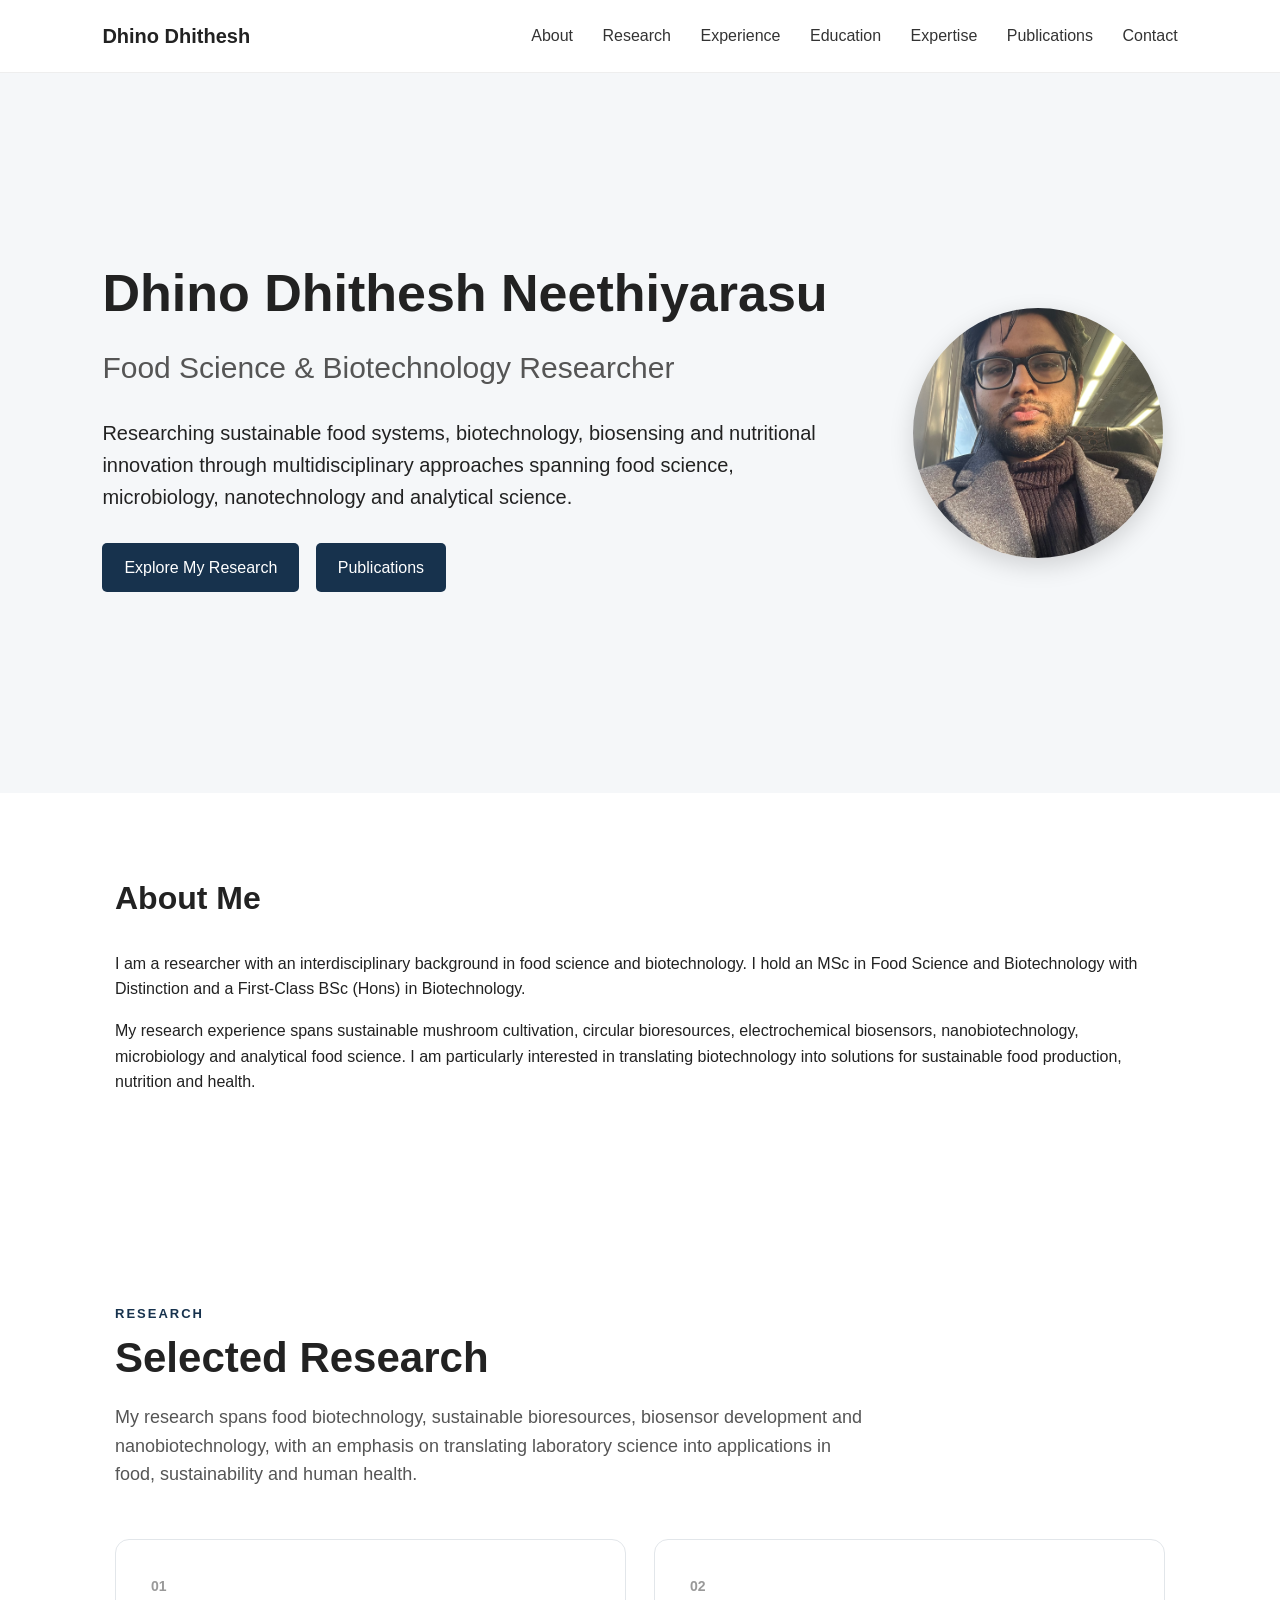
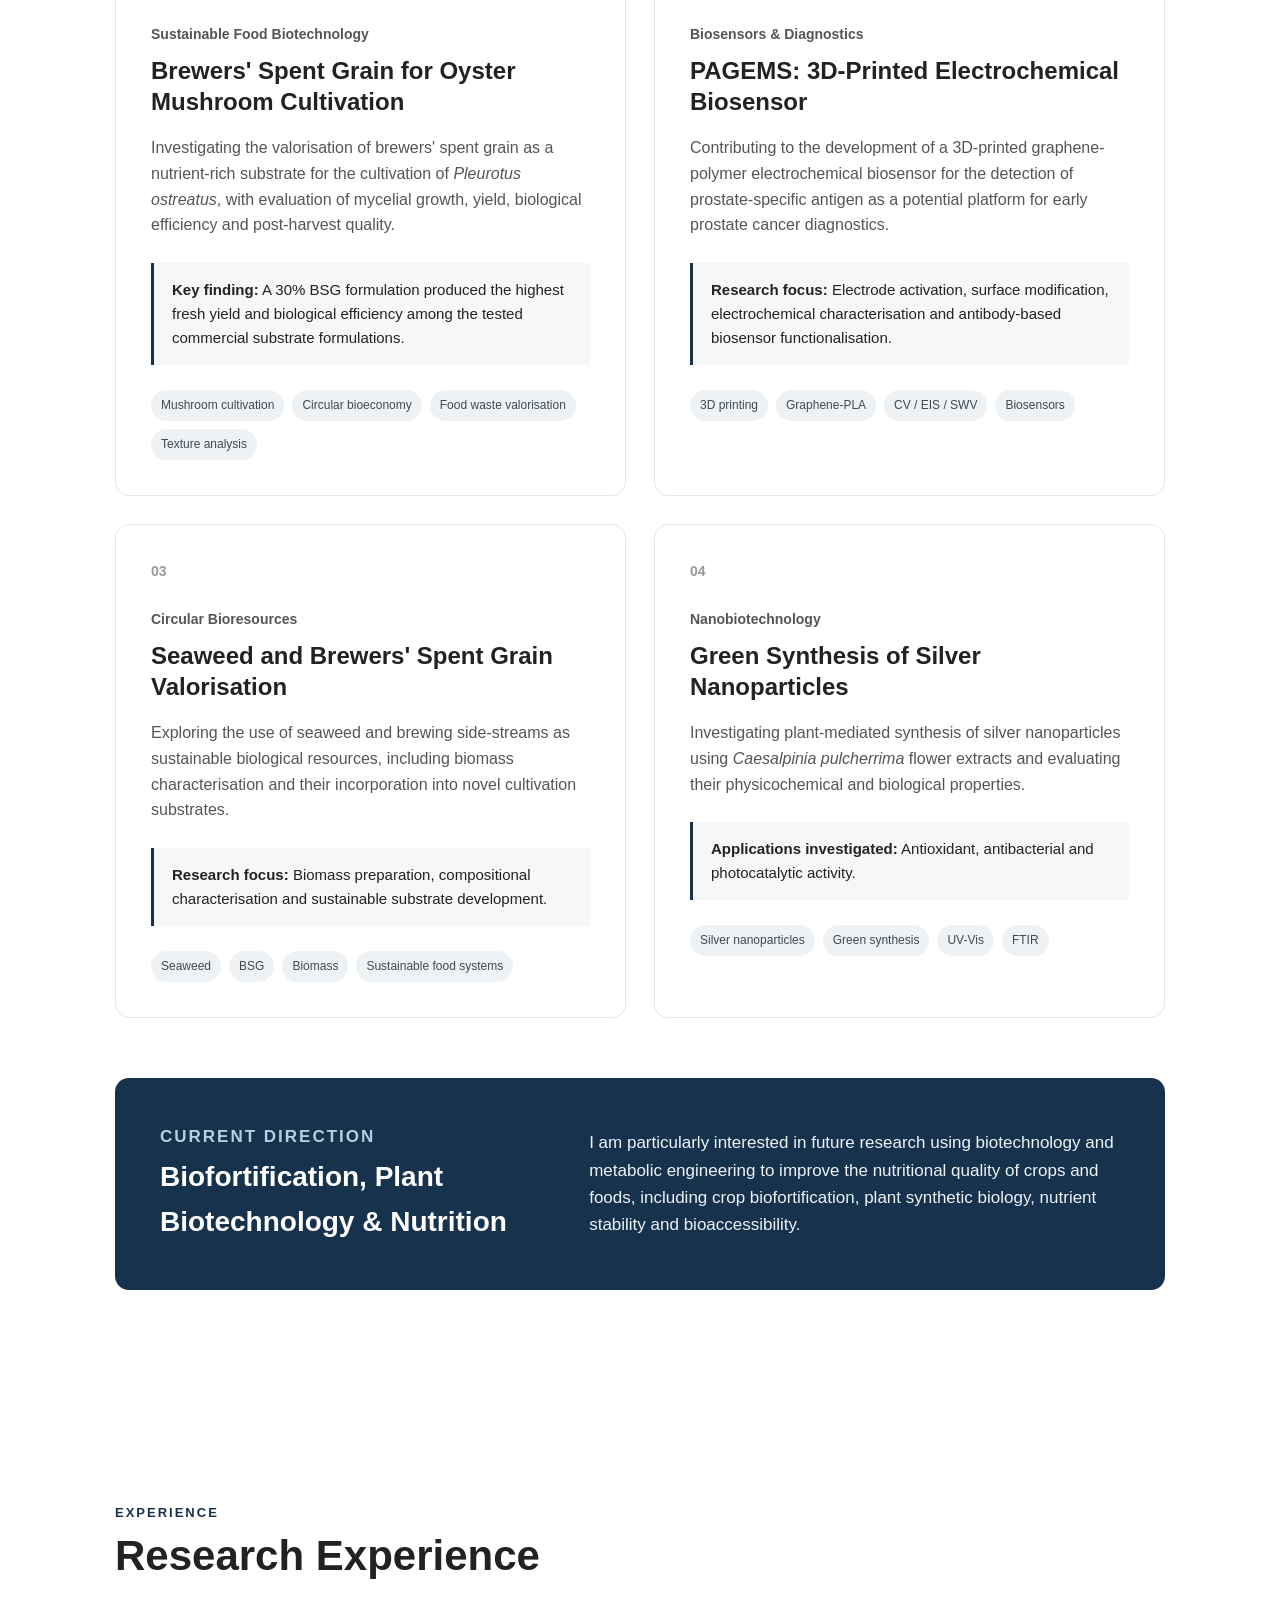
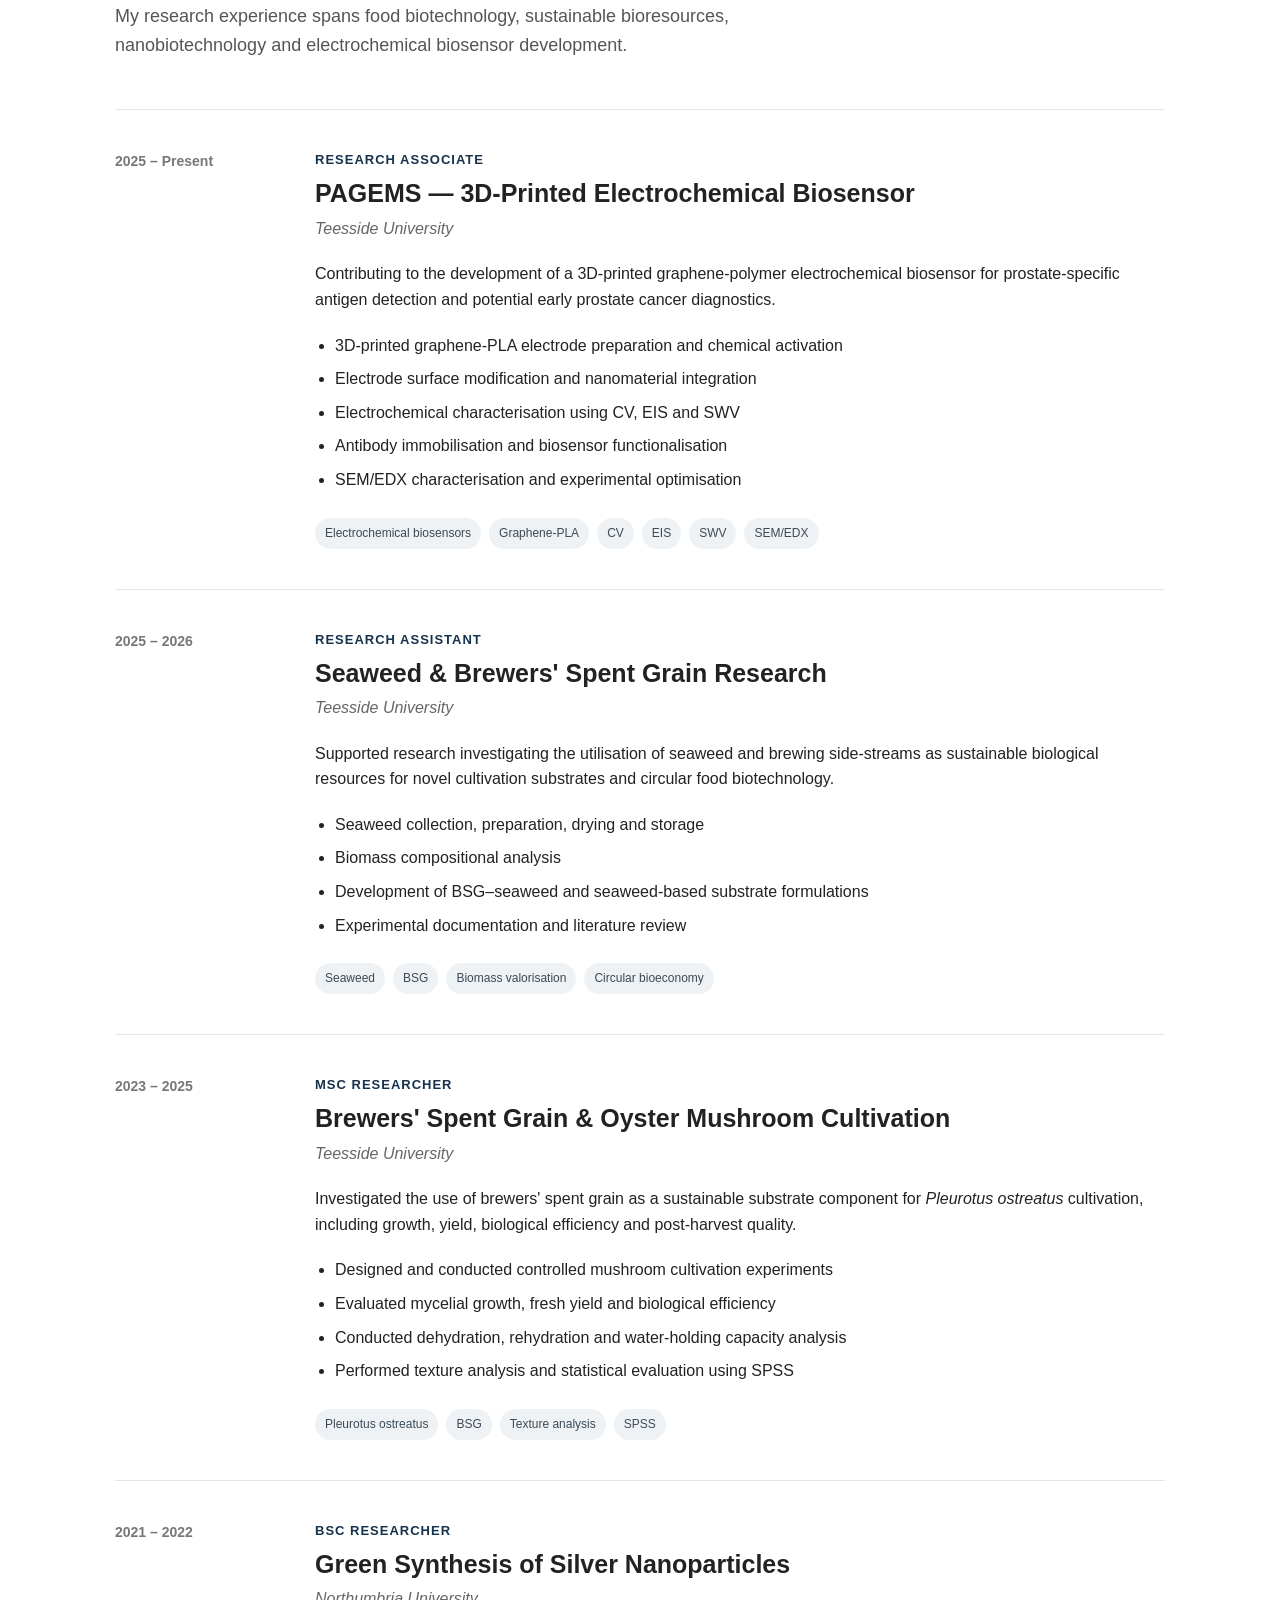
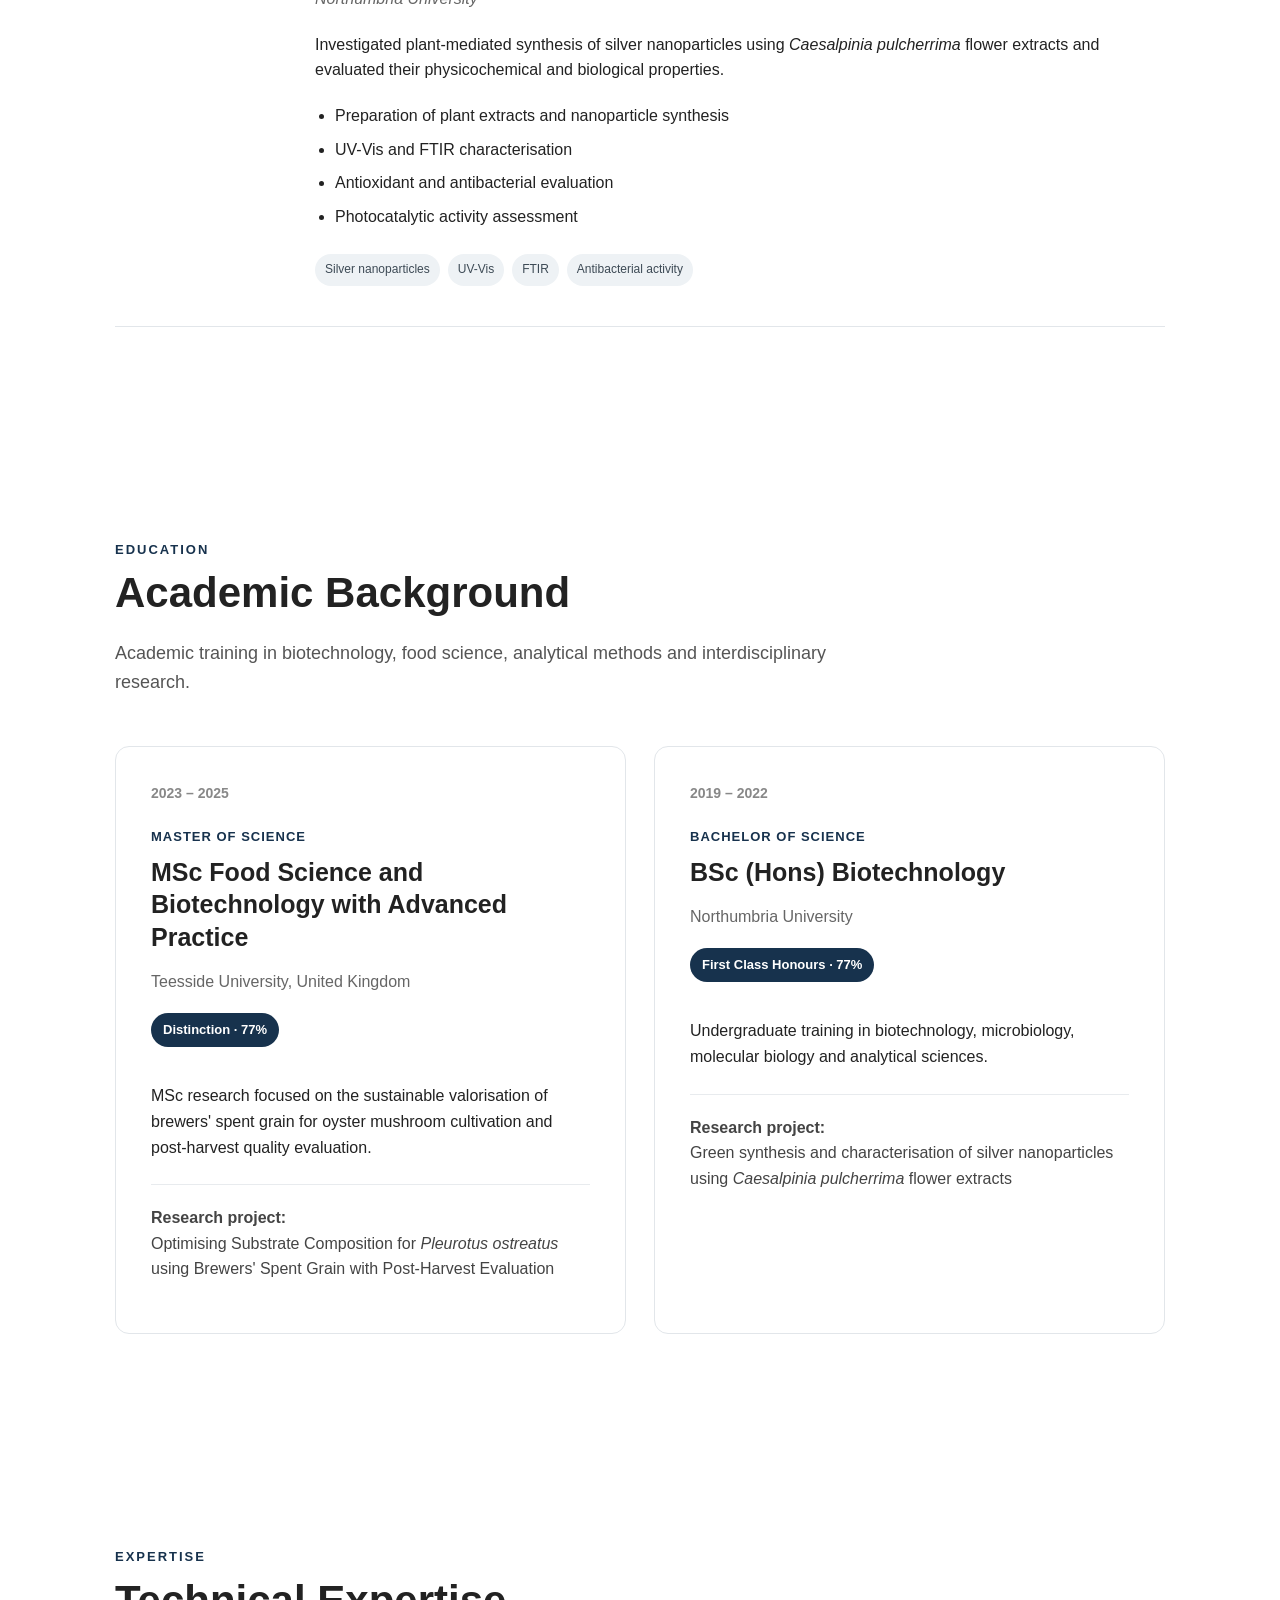
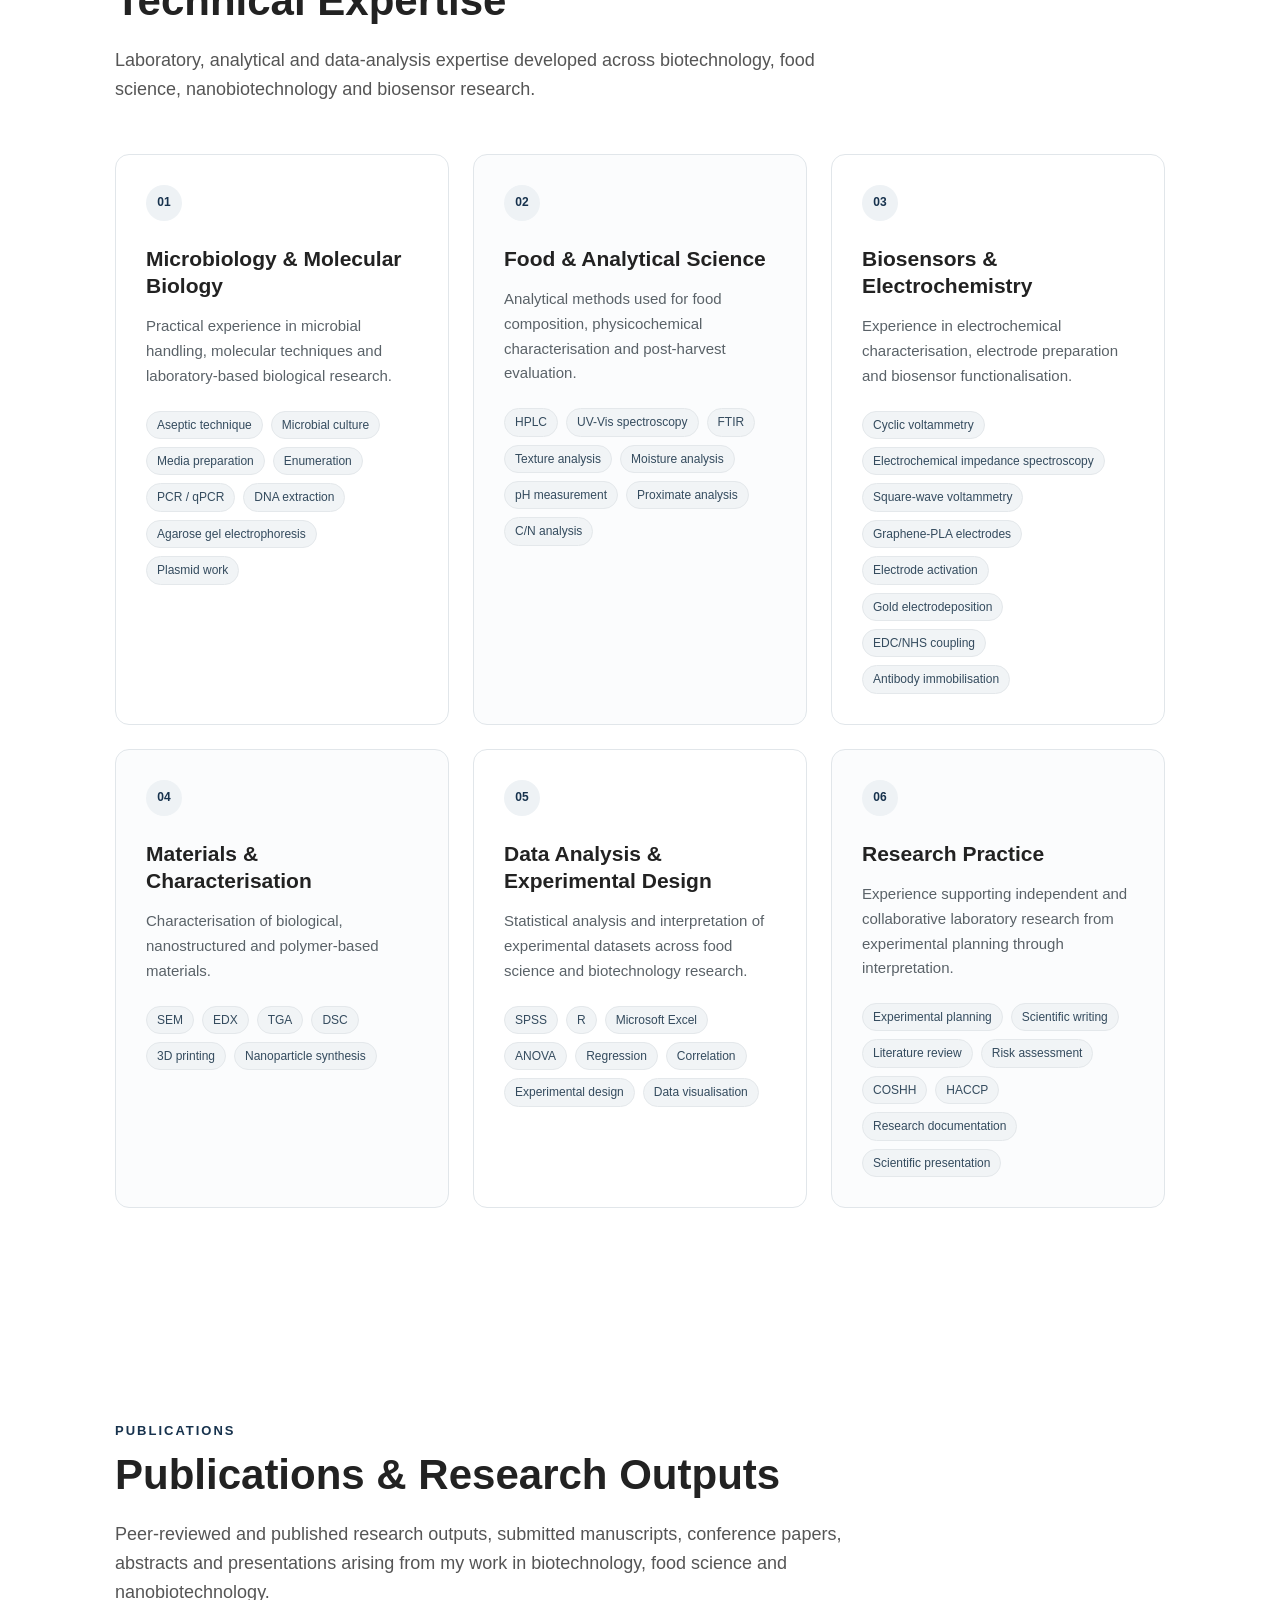
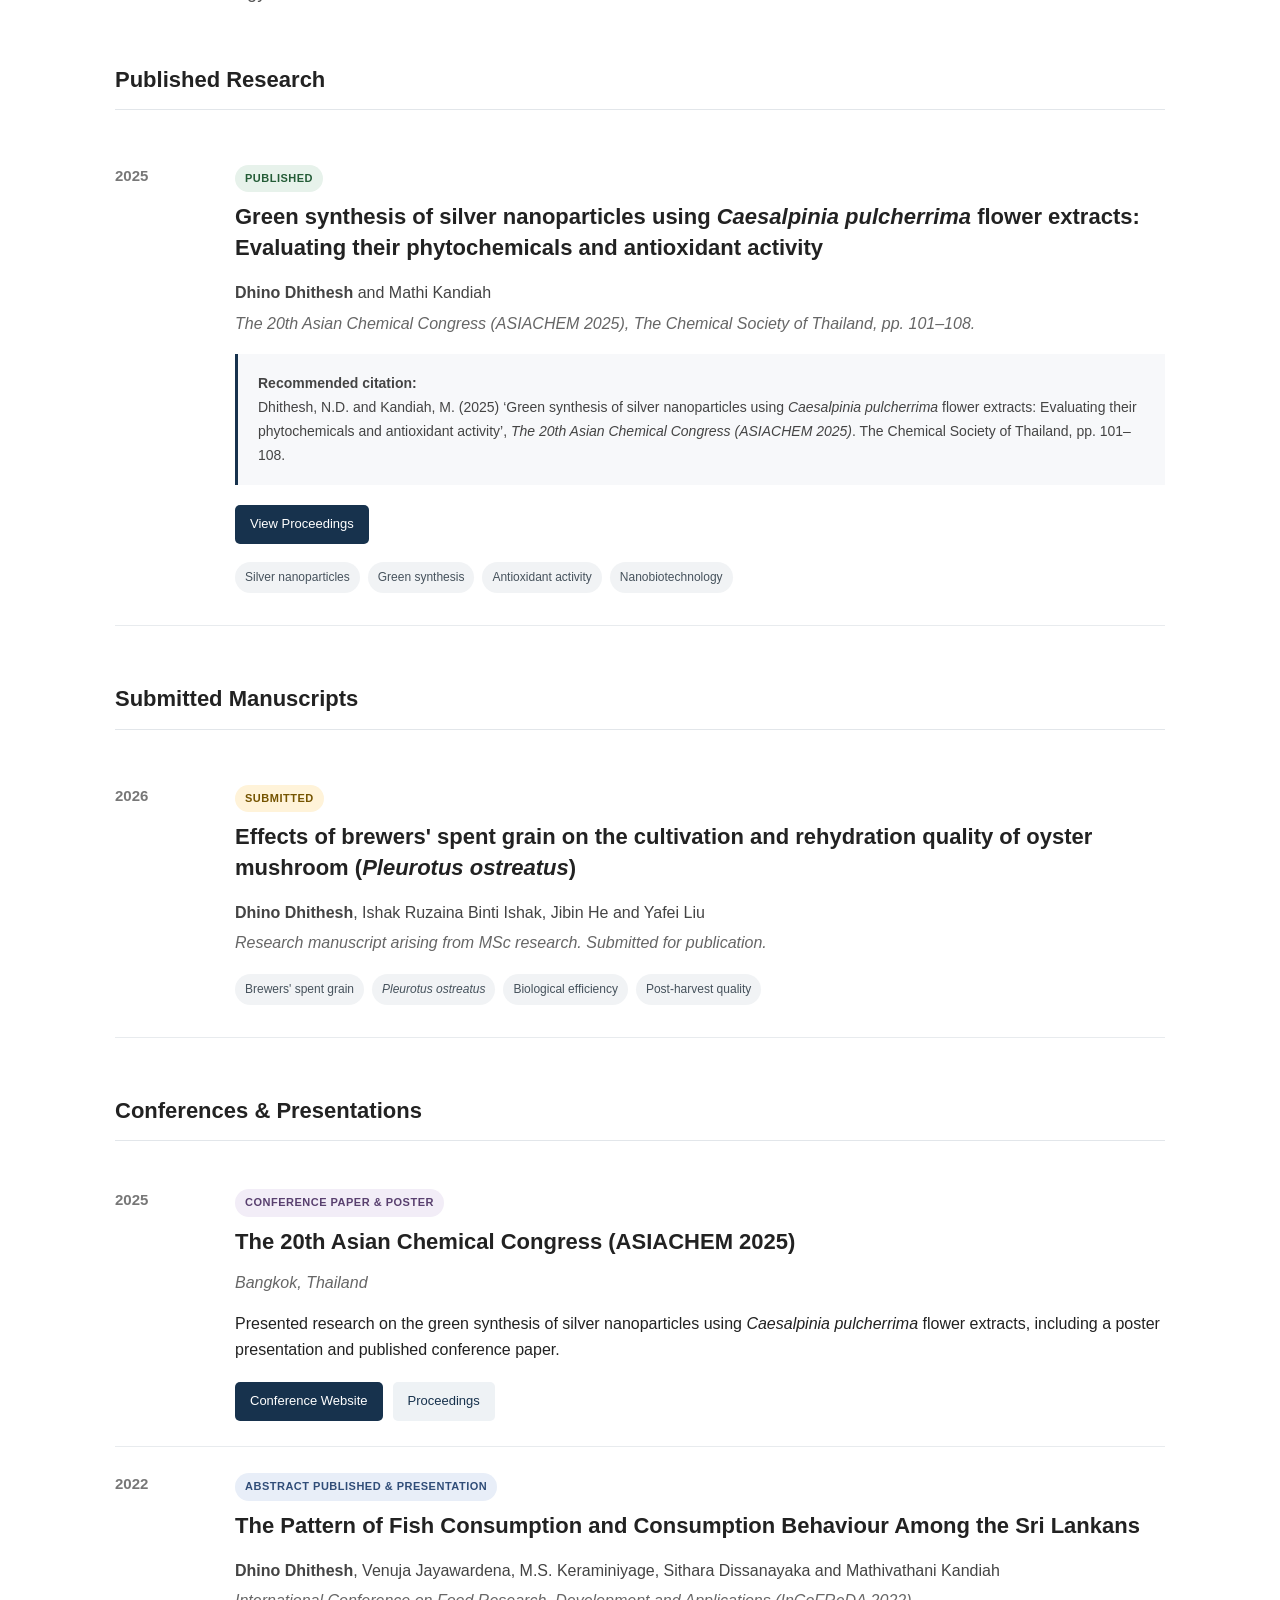
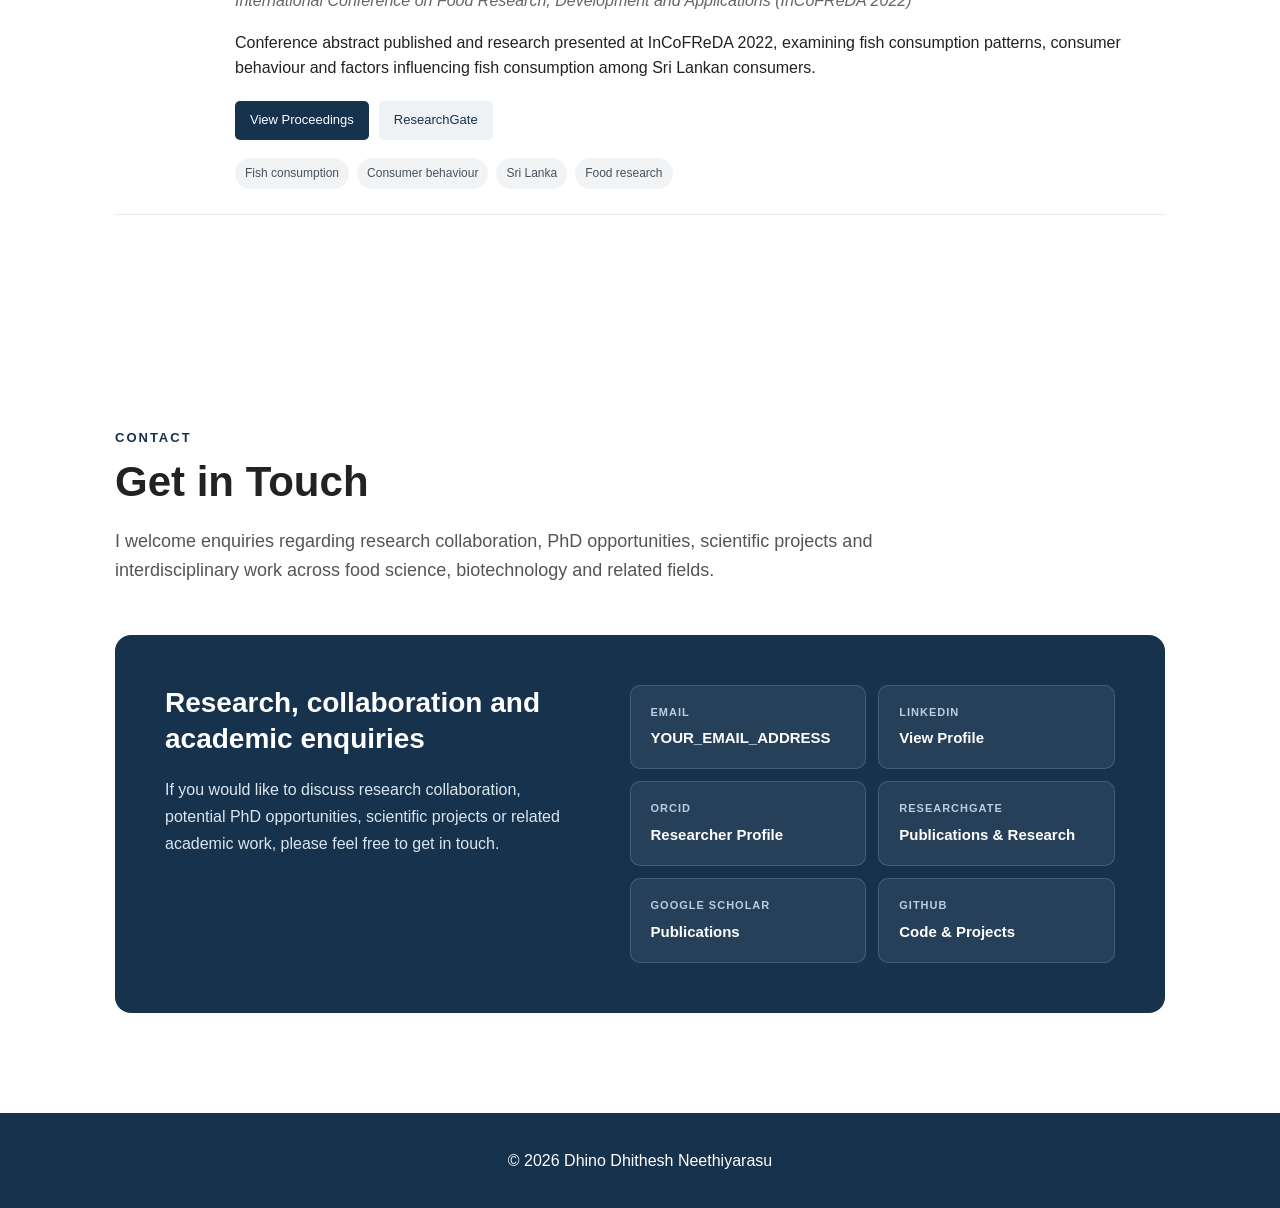
==== index.html @ 896021e9 "Update index.html" ====
<!DOCTYPE html>
<html lang="en">

<head>
    <meta charset="UTF-8">
    <meta name="viewport" content="width=device-width, initial-scale=1.0">

    <title>Dhino Dhithesh | Researcher</title>

    <link rel="stylesheet" href="style.css?v=14">

</head>

<body>

<nav>

    <strong>Dhino Dhithesh</strong>
<div>
    <a href="#about">About</a>
    <a href="#research">Research</a>
    <a href="#experience">Experience</a>
    <a href="#education">Education</a>
    <a href="#skills">Expertise</a>
    <a href="#publications">Publications</a>
    <a href="#contact">Contact</a>
</div>
    
</nav>

<section class="hero">

    <div class="hero-content">

        <div class="hero-text">

            <h1>Dhino Dhithesh Neethiyarasu</h1>

            <h2>Food Science & Biotechnology Researcher</h2>

            <p>
                Researching sustainable food systems, biotechnology,
                biosensing and nutritional innovation through multidisciplinary
                approaches spanning food science, microbiology,
                nanotechnology and analytical science.
            </p>

            <div class="hero-buttons">
                <a class="button" href="#research">Explore My Research</a>
                <a class="button" href="#publications">Publications</a>
            </div>

        </div>

        <div class="hero-image">

            <img src="./Profile.jpeg"
                 alt="Dhino Dhithesh Neethiyarasu"
                 class="profile-photo">

        </div>

    </div>

</section>


<section id="about">

    <h2>About Me</h2>

    <p>
        I am a researcher with an interdisciplinary background in food
        science and biotechnology. I hold an MSc in Food Science and
        Biotechnology with Distinction and a First-Class BSc (Hons)
        in Biotechnology.
    </p>

    <p>
        My research experience spans sustainable mushroom cultivation,
        circular bioresources, electrochemical biosensors,
        nanobiotechnology, microbiology and analytical food science.
        I am particularly interested in translating biotechnology into
        solutions for sustainable food production, nutrition and health.
    </p>

</section>

<section id="research" class="research-section">

    <div class="section-heading">
        <p class="section-label">RESEARCH</p>
        <h2>Selected Research</h2>

        <p class="section-intro">
            My research spans food biotechnology, sustainable bioresources,
            biosensor development and nanobiotechnology, with an emphasis on
            translating laboratory science into applications in food,
            sustainability and human health.
        </p>
    </div>


    <div class="research-grid">


        <!-- MUSHROOM RESEARCH -->

        <article class="research-card">

            <div class="research-number">01</div>

            <p class="research-category">
                Sustainable Food Biotechnology
            </p>

            <h3>
                Brewers' Spent Grain for Oyster Mushroom Cultivation
            </h3>

            <p>
                Investigating the valorisation of brewers' spent grain
                as a nutrient-rich substrate for the cultivation of
                <em>Pleurotus ostreatus</em>, with evaluation of
                mycelial growth, yield, biological efficiency and
                post-harvest quality.
            </p>

            <div class="research-highlight">
                <strong>Key finding:</strong>
                A 30% BSG formulation produced the highest fresh yield
                and biological efficiency among the tested commercial
                substrate formulations.
            </div>

            <div class="research-tags">
                <span>Mushroom cultivation</span>
                <span>Circular bioeconomy</span>
                <span>Food waste valorisation</span>
                <span>Texture analysis</span>
            </div>

        </article>



        <!-- BIOSENSOR RESEARCH -->

        <article class="research-card">

            <div class="research-number">02</div>

            <p class="research-category">
                Biosensors & Diagnostics
            </p>

            <h3>
                PAGEMS: 3D-Printed Electrochemical Biosensor
            </h3>

            <p>
                Contributing to the development of a 3D-printed
                graphene-polymer electrochemical biosensor for the
                detection of prostate-specific antigen as a potential
                platform for early prostate cancer diagnostics.
            </p>

            <div class="research-highlight">
                <strong>Research focus:</strong>
                Electrode activation, surface modification,
                electrochemical characterisation and antibody-based
                biosensor functionalisation.
            </div>

            <div class="research-tags">
                <span>3D printing</span>
                <span>Graphene-PLA</span>
                <span>CV / EIS / SWV</span>
                <span>Biosensors</span>
            </div>

        </article>



        <!-- SEAWEED RESEARCH -->

        <article class="research-card">

            <div class="research-number">03</div>

            <p class="research-category">
                Circular Bioresources
            </p>

            <h3>
                Seaweed and Brewers' Spent Grain Valorisation
            </h3>

            <p>
                Exploring the use of seaweed and brewing side-streams
                as sustainable biological resources, including biomass
                characterisation and their incorporation into novel
                cultivation substrates.
            </p>

            <div class="research-highlight">
                <strong>Research focus:</strong>
                Biomass preparation, compositional characterisation
                and sustainable substrate development.
            </div>

            <div class="research-tags">
                <span>Seaweed</span>
                <span>BSG</span>
                <span>Biomass</span>
                <span>Sustainable food systems</span>
            </div>

        </article>



        <!-- NANOPARTICLE RESEARCH -->

        <article class="research-card">

            <div class="research-number">04</div>

            <p class="research-category">
                Nanobiotechnology
            </p>

            <h3>
                Green Synthesis of Silver Nanoparticles
            </h3>

            <p>
                Investigating plant-mediated synthesis of silver
                nanoparticles using <em>Caesalpinia pulcherrima</em>
                flower extracts and evaluating their physicochemical
                and biological properties.
            </p>

            <div class="research-highlight">
                <strong>Applications investigated:</strong>
                Antioxidant, antibacterial and photocatalytic activity.
            </div>

            <div class="research-tags">
                <span>Silver nanoparticles</span>
                <span>Green synthesis</span>
                <span>UV-Vis</span>
                <span>FTIR</span>
            </div>

        </article>

    </div>


    <!-- RESEARCH DIRECTION -->

    <div class="research-direction">

        <div>
            <p class="section-label">CURRENT DIRECTION</p>

            <h3>
                Biofortification, Plant Biotechnology & Nutrition
            </h3>
        </div>

        <p>
            I am particularly interested in future research using
            biotechnology and metabolic engineering to improve the
            nutritional quality of crops and foods, including crop
            biofortification, plant synthetic biology, nutrient
            stability and bioaccessibility.
        </p>

    </div>

</section>

<!-- ========================================
     RESEARCH EXPERIENCE
========================================= -->

<section id="experience" class="experience-section">

    <div class="section-heading">

        <p class="section-label">EXPERIENCE</p>

        <h2>Research Experience</h2>

        <p class="section-intro">
            My research experience spans food biotechnology,
            sustainable bioresources, nanobiotechnology and
            electrochemical biosensor development.
        </p>

    </div>


    <div class="timeline">


        <!-- PAGEMS -->

        <div class="timeline-item">

            <div class="timeline-date">
                2025 – Present
            </div>

            <div class="timeline-content">

                <p class="timeline-type">
                    Research Associate
                </p>

                <h3>
                    PAGEMS — 3D-Printed Electrochemical Biosensor
                </h3>

                <p class="timeline-organisation">
                    Teesside University
                </p>

                <p>
                    Contributing to the development of a
                    3D-printed graphene-polymer electrochemical
                    biosensor for prostate-specific antigen detection
                    and potential early prostate cancer diagnostics.
                </p>

                <ul class="timeline-points">
                    <li>
                        3D-printed graphene-PLA electrode preparation
                        and chemical activation
                    </li>

                    <li>
                        Electrode surface modification and
                        nanomaterial integration
                    </li>

                    <li>
                        Electrochemical characterisation using
                        CV, EIS and SWV
                    </li>

                    <li>
                        Antibody immobilisation and biosensor
                        functionalisation
                    </li>

                    <li>
                        SEM/EDX characterisation and experimental
                        optimisation
                    </li>
                </ul>

                <div class="research-tags">
                    <span>Electrochemical biosensors</span>
                    <span>Graphene-PLA</span>
                    <span>CV</span>
                    <span>EIS</span>
                    <span>SWV</span>
                    <span>SEM/EDX</span>
                </div>

            </div>

        </div>



        <!-- SEAWEED -->

        <div class="timeline-item">

            <div class="timeline-date">
                2025 – 2026
            </div>

            <div class="timeline-content">

                <p class="timeline-type">
                    Research Assistant
                </p>

                <h3>
                    Seaweed & Brewers' Spent Grain Research
                </h3>

                <p class="timeline-organisation">
                    Teesside University
                </p>

                <p>
                    Supported research investigating the utilisation
                    of seaweed and brewing side-streams as sustainable
                    biological resources for novel cultivation
                    substrates and circular food biotechnology.
                </p>

                <ul class="timeline-points">
                    <li>
                        Seaweed collection, preparation, drying and storage
                    </li>

                    <li>
                        Biomass compositional analysis
                    </li>

                    <li>
                        Development of BSG–seaweed and
                        seaweed-based substrate formulations
                    </li>

                    <li>
                        Experimental documentation and literature review
                    </li>
                </ul>

                <div class="research-tags">
                    <span>Seaweed</span>
                    <span>BSG</span>
                    <span>Biomass valorisation</span>
                    <span>Circular bioeconomy</span>
                </div>

            </div>

        </div>



        <!-- MSc -->

        <div class="timeline-item">

            <div class="timeline-date">
                2023 – 2025
            </div>

            <div class="timeline-content">

                <p class="timeline-type">
                    MSc Researcher
                </p>

                <h3>
                    Brewers' Spent Grain & Oyster Mushroom Cultivation
                </h3>

                <p class="timeline-organisation">
                    Teesside University
                </p>

                <p>
                    Investigated the use of brewers' spent grain
                    as a sustainable substrate component for
                    <em>Pleurotus ostreatus</em> cultivation,
                    including growth, yield, biological efficiency
                    and post-harvest quality.
                </p>

                <ul class="timeline-points">

                    <li>
                        Designed and conducted controlled mushroom
                        cultivation experiments
                    </li>

                    <li>
                        Evaluated mycelial growth, fresh yield and
                        biological efficiency
                    </li>

                    <li>
                        Conducted dehydration, rehydration and
                        water-holding capacity analysis
                    </li>

                    <li>
                        Performed texture analysis and statistical
                        evaluation using SPSS
                    </li>

                </ul>

                <div class="research-tags">
                    <span>Pleurotus ostreatus</span>
                    <span>BSG</span>
                    <span>Texture analysis</span>
                    <span>SPSS</span>
                </div>

            </div>

        </div>



        <!-- BSc -->

        <div class="timeline-item">

            <div class="timeline-date">
                2021 – 2022
            </div>

            <div class="timeline-content">

                <p class="timeline-type">
                    BSc Researcher
                </p>

                <h3>
                    Green Synthesis of Silver Nanoparticles
                </h3>

                <p class="timeline-organisation">
                    Northumbria University
                </p>

                <p>
                    Investigated plant-mediated synthesis of
                    silver nanoparticles using
                    <em>Caesalpinia pulcherrima</em> flower extracts
                    and evaluated their physicochemical and
                    biological properties.
                </p>

                <ul class="timeline-points">

                    <li>
                        Preparation of plant extracts and
                        nanoparticle synthesis
                    </li>

                    <li>
                        UV-Vis and FTIR characterisation
                    </li>

                    <li>
                        Antioxidant and antibacterial evaluation
                    </li>

                    <li>
                        Photocatalytic activity assessment
                    </li>

                </ul>

                <div class="research-tags">
                    <span>Silver nanoparticles</span>
                    <span>UV-Vis</span>
                    <span>FTIR</span>
                    <span>Antibacterial activity</span>
                </div>

            </div>

        </div>

    </div>

</section>

    <!-- ========================================
     EDUCATION
========================================= -->

<section id="education" class="education-section">

    <div class="section-heading">

        <p class="section-label">EDUCATION</p>

        <h2>Academic Background</h2>

        <p class="section-intro">
            Academic training in biotechnology, food science,
            analytical methods and interdisciplinary research.
        </p>

    </div>


    <div class="education-grid">


        <!-- MSc -->

        <article class="education-card">

            <div class="education-year">
                2023 – 2025
            </div>

            <p class="education-level">
                Master of Science
            </p>

            <h3>
                MSc Food Science and Biotechnology
                with Advanced Practice
            </h3>

            <p class="education-institution">
                Teesside University, United Kingdom
            </p>

            <div class="education-result">
                Distinction · 77%
            </div>

            <p>
                MSc research focused on the sustainable
                valorisation of brewers' spent grain for
                oyster mushroom cultivation and post-harvest
                quality evaluation.
            </p>

            <p class="education-project">
                <strong>Research project:</strong><br>
                Optimising Substrate Composition for
                <em>Pleurotus ostreatus</em> using Brewers'
                Spent Grain with Post-Harvest Evaluation
            </p>

        </article>



        <!-- BSc -->

        <article class="education-card">

            <div class="education-year">
                2019 – 2022
            </div>

            <p class="education-level">
                Bachelor of Science
            </p>

            <h3>
                BSc (Hons) Biotechnology
            </h3>

            <p class="education-institution">
                Northumbria University
            </p>

            <div class="education-result">
                First Class Honours · 77%
            </div>

            <p>
                Undergraduate training in biotechnology,
                microbiology, molecular biology and
                analytical sciences.
            </p>

            <p class="education-project">
                <strong>Research project:</strong><br>
                Green synthesis and characterisation of
                silver nanoparticles using
                <em>Caesalpinia pulcherrima</em> flower extracts
            </p>

        </article>

    </div>

</section>

   <!-- ========================================
     TECHNICAL EXPERTISE
========================================= -->

<section id="skills" class="skills-section">

    <div class="section-heading">

        <p class="section-label">EXPERTISE</p>

        <h2>Technical Expertise</h2>

        <p class="section-intro">
            Laboratory, analytical and data-analysis expertise developed
            across biotechnology, food science, nanobiotechnology and
            biosensor research.
        </p>

    </div>


    <div class="skills-grid">


        <!-- MICROBIOLOGY & MOLECULAR BIOLOGY -->

        <article class="skill-card">

            <div class="skill-number">01</div>

            <h3>
                Microbiology & Molecular Biology
            </h3>

            <p>
                Practical experience in microbial handling,
                molecular techniques and laboratory-based
                biological research.
            </p>

            <div class="skill-tags">

                <span>Aseptic technique</span>
                <span>Microbial culture</span>
                <span>Media preparation</span>
                <span>Enumeration</span>
                <span>PCR / qPCR</span>
                <span>DNA extraction</span>
                <span>Agarose gel electrophoresis</span>
                <span>Plasmid work</span>

            </div>

        </article>



        <!-- FOOD & ANALYTICAL SCIENCE -->

        <article class="skill-card">

            <div class="skill-number">02</div>

            <h3>
                Food & Analytical Science
            </h3>

            <p>
                Analytical methods used for food composition,
                physicochemical characterisation and
                post-harvest evaluation.
            </p>

            <div class="skill-tags">

                <span>HPLC</span>
                <span>UV-Vis spectroscopy</span>
                <span>FTIR</span>
                <span>Texture analysis</span>
                <span>Moisture analysis</span>
                <span>pH measurement</span>
                <span>Proximate analysis</span>
                <span>C/N analysis</span>

            </div>

        </article>



        <!-- BIOSENSORS -->

        <article class="skill-card">

            <div class="skill-number">03</div>

            <h3>
                Biosensors & Electrochemistry
            </h3>

            <p>
                Experience in electrochemical characterisation,
                electrode preparation and biosensor
                functionalisation.
            </p>

            <div class="skill-tags">

                <span>Cyclic voltammetry</span>
                <span>Electrochemical impedance spectroscopy</span>
                <span>Square-wave voltammetry</span>
                <span>Graphene-PLA electrodes</span>
                <span>Electrode activation</span>
                <span>Gold electrodeposition</span>
                <span>EDC/NHS coupling</span>
                <span>Antibody immobilisation</span>

            </div>

        </article>



        <!-- MATERIALS CHARACTERISATION -->

        <article class="skill-card">

            <div class="skill-number">04</div>

            <h3>
                Materials & Characterisation
            </h3>

            <p>
                Characterisation of biological,
                nanostructured and polymer-based materials.
            </p>

            <div class="skill-tags">

                <span>SEM</span>
                <span>EDX</span>
                <span>TGA</span>
                <span>DSC</span>
                <span>3D printing</span>
                <span>Nanoparticle synthesis</span>

            </div>

        </article>



        <!-- DATA ANALYSIS -->

        <article class="skill-card">

            <div class="skill-number">05</div>

            <h3>
                Data Analysis & Experimental Design
            </h3>

            <p>
                Statistical analysis and interpretation of
                experimental datasets across food science and
                biotechnology research.
            </p>

            <div class="skill-tags">

                <span>SPSS</span>
                <span>R</span>
                <span>Microsoft Excel</span>
                <span>ANOVA</span>
                <span>Regression</span>
                <span>Correlation</span>
                <span>Experimental design</span>
                <span>Data visualisation</span>

            </div>

        </article>



        <!-- RESEARCH PRACTICE -->

        <article class="skill-card">

            <div class="skill-number">06</div>

            <h3>
                Research Practice
            </h3>

            <p>
                Experience supporting independent and
                collaborative laboratory research from
                experimental planning through interpretation.
            </p>

            <div class="skill-tags">

                <span>Experimental planning</span>
                <span>Scientific writing</span>
                <span>Literature review</span>
                <span>Risk assessment</span>
                <span>COSHH</span>
                <span>HACCP</span>
                <span>Research documentation</span>
                <span>Scientific presentation</span>

            </div>

        </article>

    </div>

</section> 
    
<section id="publications" class="publications-section">

    <div class="section-heading">

        <p class="section-label">PUBLICATIONS</p>

        <h2>Publications & Research Outputs</h2>

        <p class="section-intro">
            Peer-reviewed and published research outputs, submitted manuscripts,
            conference papers, abstracts and presentations arising from my work
            in biotechnology, food science and nanobiotechnology.
        </p>

    </div>


    <!-- ========================================
         PUBLISHED RESEARCH
    ========================================= -->

    <div class="publication-group">

        <h3 class="publication-group-title">
            Published Research
        </h3>


        <article class="publication-item">

            <div class="publication-year">
                2025
            </div>


            <div class="publication-content">

                <div class="publication-status published">
                    Published
                </div>

                <h3>
    <a href="./acc2025.html"
       class="publication-title-link">

        Green synthesis of silver nanoparticles using
        <em>Caesalpinia pulcherrima</em> flower extracts:
        Evaluating their phytochemicals and antioxidant activity

    </a>
</h3>
                <p class="publication-authors">
                    <strong>Dhino Dhithesh</strong> and Mathi Kandiah
                </p>

                <p class="publication-journal">
                    The 20th Asian Chemical Congress (ASIACHEM 2025),
                    The Chemical Society of Thailand, pp. 101–108.
                </p>


                <p class="publication-citation">

                    <strong>Recommended citation:</strong><br>

                    Dhithesh, N.D. and Kandiah, M. (2025)
                    ‘Green synthesis of silver nanoparticles using
                    <em>Caesalpinia pulcherrima</em> flower extracts:
                    Evaluating their phytochemicals and antioxidant activity’,
                    <em>The 20th Asian Chemical Congress (ASIACHEM 2025)</em>.
                    The Chemical Society of Thailand, pp. 101–108.

                </p>


                <div class="publication-links">

                    <a
                        href="https://www.acc2025thailand.com/media/download/acc2025_proceedings_v1.pdf"
                        target="_blank"
                        rel="noopener noreferrer"
                        class="publication-link"
                    >
                        View Proceedings
                    </a>

                </div>


                <div class="publication-tags">

                    <span>Silver nanoparticles</span>
                    <span>Green synthesis</span>
                    <span>Antioxidant activity</span>
                    <span>Nanobiotechnology</span>

                </div>

            </div>

        </article>

    </div>



    <!-- ========================================
         SUBMITTED MANUSCRIPTS
    ========================================= -->

    <div class="publication-group">

        <h3 class="publication-group-title">
            Submitted Manuscripts
        </h3>


        <article class="publication-item">

            <div class="publication-year">
                2026
            </div>


            <div class="publication-content">

                <div class="publication-status submitted">
                    Submitted
                </div>

                <h3>
                    Effects of brewers' spent grain on the cultivation
                    and rehydration quality of oyster mushroom
                    (<em>Pleurotus ostreatus</em>)
                </h3>

                <p class="publication-authors">

                    <strong>Dhino Dhithesh</strong>,
                    Ishak Ruzaina Binti Ishak,
                    Jibin He and Yafei Liu

                </p>


                <p class="publication-journal">
                    Research manuscript arising from MSc research.
                    Submitted for publication.
                </p>


                <div class="publication-tags">

                    <span>Brewers' spent grain</span>
                    <span><em>Pleurotus ostreatus</em></span>
                    <span>Biological efficiency</span>
                    <span>Post-harvest quality</span>

                </div>

            </div>

        </article>

    </div>



    <!-- ========================================
         CONFERENCES & PRESENTATIONS
    ========================================= -->

    <div class="publication-group">

        <h3 class="publication-group-title">
            Conferences & Presentations
        </h3>


        <!-- ACC 2025 -->

        <article class="publication-item compact">

            <div class="publication-year">
                2025
            </div>


            <div class="publication-content">

                <div class="publication-status conference">
                    Conference Paper & Poster
                </div>

               <h3>
    <a href="./acc2025.html"
       class="publication-title-link">

        The 20th Asian Chemical Congress (ASIACHEM 2025)

    </a>
</h3>


                <p class="publication-journal">
                    Bangkok, Thailand
                </p>


                <p>
                    Presented research on the green synthesis of silver
                    nanoparticles using <em>Caesalpinia pulcherrima</em>
                    flower extracts, including a poster presentation and
                    published conference paper.
                </p>


                <div class="publication-links">

                    <a
                        href="https://www.acc2025thailand.com/"
                        target="_blank"
                        rel="noopener noreferrer"
                        class="publication-link"
                    >
                        Conference Website
                    </a>

                    <a
                        href="https://www.acc2025thailand.com/media/download/acc2025_proceedings_v1.pdf"
                        target="_blank"
                        rel="noopener noreferrer"
                        class="publication-link secondary"
                    >
                        Proceedings
                    </a>

                </div>

            </div>

        </article>
<!-- InCoFReDA 2022 -->

<article class="publication-item compact">

    <div class="publication-year">
        2022
    </div>

    <div class="publication-content">

        <div class="publication-status abstract">
            Abstract Published & Presentation
        </div>
 <h3>
    <a href="./incofreda2022-abstract.PNG"
       target="_blank"
       class="publication-title-link">

        The Pattern of Fish Consumption and Consumption Behaviour
        Among the Sri Lankans

    </a>
</h3>   
        <p class="publication-authors">
            <strong>Dhino Dhithesh</strong>,
            Venuja Jayawardena,
            M.S. Keraminiyage,
            Sithara Dissanayaka
            and Mathivathani Kandiah
        </p>

        <p class="publication-journal">
            International Conference on Food Research,
            Development and Applications (InCoFReDA 2022)
        </p>

        <p>
            Conference abstract published and research presented at
            InCoFReDA 2022, examining fish consumption patterns,
            consumer behaviour and factors influencing fish
            consumption among Sri Lankan consumers.
        </p>

        <div class="publication-links">

            <a
                href="https://www.foodscienceusjp.com/incofreda-2022-proceedings/"
                target="_blank"
                rel="noopener noreferrer"
                class="publication-link"
            >
                View Proceedings
            </a>

            <a
                href="https://www.researchgate.net/publication/360783123_THE_PATTERN_OF_FISH_CONSUMPTION_AND_CONSUMPTION_BEHAVIOUR_AMONG_THE_SRI_LANKANS"
                target="_blank"
                rel="noopener noreferrer"
                class="publication-link secondary"
            >
                ResearchGate
            </a>

        </div>

        <div class="publication-tags">

            <span>Fish consumption</span>
            <span>Consumer behaviour</span>
            <span>Sri Lanka</span>
            <span>Food research</span>

        </div>

    </div>

</article>
    </div>

</section>

<!-- ========================================
     CONTACT
========================================= -->

<section id="contact" class="contact-section">

    <div class="section-heading">

        <p class="section-label">CONTACT</p>

        <h2>Get in Touch</h2>

        <p class="section-intro">
            I welcome enquiries regarding research collaboration,
            PhD opportunities, scientific projects and interdisciplinary
            work across food science, biotechnology and related fields.
        </p>

    </div>


    <div class="contact-panel">

        <div class="contact-message">

            <h3>
                Research, collaboration and academic enquiries
            </h3>

            <p>
                If you would like to discuss research collaboration,
                potential PhD opportunities, scientific projects or
                related academic work, please feel free to get in touch.
            </p>

        </div>


        <div class="contact-links">


            <!-- EMAIL -->

            <a href="mailto:YOUR_EMAIL_ADDRESS"
               class="contact-link">

                <span class="contact-link-label">
                    Email
                </span>

                <span class="contact-link-text">
                    YOUR_EMAIL_ADDRESS
                </span>

            </a>


            <!-- LINKEDIN -->

            <a href="YOUR_LINKEDIN_URL"
               target="_blank"
               rel="noopener noreferrer"
               class="contact-link">

                <span class="contact-link-label">
                    LinkedIn
                </span>

                <span class="contact-link-text">
                    View Profile
                </span>

            </a>


            <!-- ORCID -->

            <a href="YOUR_ORCID_URL"
               target="_blank"
               rel="noopener noreferrer"
               class="contact-link">

                <span class="contact-link-label">
                    ORCID
                </span>

                <span class="contact-link-text">
                    Researcher Profile
                </span>

            </a>


            <!-- RESEARCHGATE -->

            <a href="YOUR_RESEARCHGATE_URL"
               target="_blank"
               rel="noopener noreferrer"
               class="contact-link">

                <span class="contact-link-label">
                    ResearchGate
                </span>

                <span class="contact-link-text">
                    Publications & Research
                </span>

            </a>


            <!-- GOOGLE SCHOLAR -->

            <a href="YOUR_GOOGLE_SCHOLAR_URL"
               target="_blank"
               rel="noopener noreferrer"
               class="contact-link">

                <span class="contact-link-label">
                    Google Scholar
                </span>

                <span class="contact-link-text">
                    Publications
                </span>

            </a>


            <!-- GITHUB -->

            <a href="https://github.com/dhinoddhithesh"
               target="_blank"
               rel="noopener noreferrer"
               class="contact-link">

                <span class="contact-link-label">
                    GitHub
                </span>

                <span class="contact-link-text">
                    Code & Projects
                </span>

            </a>

        </div>

    </div>

</section>

<footer>

    © 2026 Dhino Dhithesh Neethiyarasu

</footer>

</body>
</html>
---- style.css ----
/* =========================
   GENERAL
========================= */

* {
    box-sizing: border-box;
}

html {
    scroll-behavior: smooth;
}

body {
    margin: 0;
    font-family: Arial, Helvetica, sans-serif;
    color: #222;
    background: #ffffff;
    line-height: 1.6;
}


/* =========================
   NAVIGATION
========================= */

nav {
    background: white;
    padding: 20px 8%;
    display: flex;
    justify-content: space-between;
    align-items: center;
    border-bottom: 1px solid #eeeeee;

    position: sticky;
    top: 0;
    z-index: 1000;
}

nav strong {
    font-size: 20px;
}

nav a {
    margin-left: 25px;
    text-decoration: none;
    color: #333333;
}

nav a:hover {
    color: #17324d;
}


/* =========================
   HERO SECTION
========================= */

.hero {
    min-height: 80vh;
    max-width: none;

    background: #f5f7f9;

    padding: 70px 8%;

    display: flex;
    align-items: center;
}


/* Main two-column hero layout */

.hero-content {
    width: 100%;
    max-width: 1200px;
    margin: 0 auto;

    display: grid;
    grid-template-columns: minmax(0, 1fr) 280px;
    gap: 70px;

    align-items: center;
}


/* Hero text */

.hero-text {
    min-width: 0;
}

.hero-text h1 {
    font-size: 52px;
    line-height: 1.15;

    margin: 0 0 20px 0;
}

.hero-text h2 {
    font-size: 30px;
    font-weight: normal;

    color: #555555;

    margin: 0 0 25px 0;
}

.hero-text p {
    max-width: 720px;

    font-size: 20px;
    line-height: 1.6;

    margin-bottom: 0;
}


/* Hero buttons */

.hero-buttons {
    margin-top: 30px;
}

.button {
    display: inline-block;

    padding: 12px 22px;

    margin-right: 12px;
    margin-bottom: 10px;

    background: #17324d;
    color: white;

    text-decoration: none;

    border-radius: 5px;

    transition: 0.2s ease;
}

.button:hover {
    background: #284d70;
    transform: translateY(-2px);
}


/* =========================
   PROFILE PHOTO
========================= */

.hero-image {
    display: flex;
    justify-content: center;
    align-items: center;
}

.profile-photo {
    width: 250px;
    height: 250px;

    object-fit: cover;
    object-position: center;

    border-radius: 50%;

    display: block;

    box-shadow: 0 8px 25px rgba(0, 0, 0, 0.15);
}


/* =========================
   GENERAL SECTIONS
========================= */

section:not(.hero) {
    max-width: 1100px;

    margin: 0 auto;

    padding: 80px 25px;
}

section h2 {
    font-size: 32px;

    margin-top: 0;
}

/* =========================
   FOOTER
========================= */

footer {
    text-align: center;

    background: #17324d;
    color: white;

    padding: 35px;
}


/* =========================
   TABLET / MOBILE
========================= */

@media (max-width: 800px) {

    nav {
        padding: 18px 25px;
    }

    .hero {
        min-height: auto;

        padding: 60px 25px;
    }

    .hero-content {
        grid-template-columns: 1fr;

        gap: 35px;

        text-align: center;
    }

    .hero-image {
        grid-row: 1;
    }

    .hero-text {
        grid-row: 2;
    }

    .hero-text h1 {
        font-size: 38px;
    }

    .hero-text h2 {
        font-size: 25px;
    }

    .hero-text p {
        font-size: 18px;

        margin-left: auto;
        margin-right: auto;
    }

    .profile-photo {
        width: 190px;
        height: 190px;
    }

}


/* =========================
   SMALL MOBILE
========================= */

@media (max-width: 700px) {

    nav div {
        display: none;
    }

    .hero-text h1 {
        font-size: 34px;
    }

    .hero-text h2 {
        font-size: 22px;
    }

}
/* =========================
   RESEARCH SECTION
========================= */

.research-section {
    padding-top: 100px !important;
    padding-bottom: 100px !important;
}

.section-heading {
    max-width: 760px;
    margin-bottom: 50px;
}

.section-label {
    font-size: 13px;
    font-weight: bold;
    letter-spacing: 2px;
    color: #17324d;
    margin-bottom: 8px;
}

.section-heading h2 {
    font-size: 42px;
    line-height: 1.2;
    margin-bottom: 20px;
}

.section-intro {
    font-size: 18px;
    color: #555;
}


/* Research cards */

.research-grid {
    display: grid;
    grid-template-columns: repeat(2, 1fr);
    gap: 28px;
}

.research-card {
    position: relative;
    background: #ffffff;

    border: 1px solid #e2e6ea;
    border-radius: 14px;

    padding: 35px;

    transition:
        transform 0.2s ease,
        box-shadow 0.2s ease;
}

.research-card:hover {
    transform: translateY(-5px);

    box-shadow:
        0 12px 30px
        rgba(0, 0, 0, 0.08);
}


.research-number {
    font-size: 14px;
    font-weight: bold;
    color: #999;
    margin-bottom: 25px;
}


.research-category {
    color: #17324d;
    font-size: 14px;
    font-weight: bold;

    margin-bottom: 10px;
}


.research-card h3 {
    font-size: 24px;
    line-height: 1.3;

    margin-top: 0;
    margin-bottom: 18px;
}


.research-card > p {
    color: #555;
}


/* Important finding box */

.research-highlight {
    background: #f5f7f9;

    border-left: 3px solid #17324d;

    padding: 15px 18px;

    margin: 25px 0;

    font-size: 15px;
}


/* Research tags */

.research-tags {
    display: flex;
    flex-wrap: wrap;
    gap: 8px;

    margin-top: 20px;
}


.research-tags span {
    display: inline-block;

    background: #eef2f5;

    padding: 6px 10px;

    border-radius: 20px;

    font-size: 12px;

    color: #3d4a55;
}


/* Current research direction */

.research-direction {
    margin-top: 60px;

    background: #17324d;
    color: white;

    padding: 45px;

    border-radius: 14px;

    display: grid;
    grid-template-columns: 1fr 1.4fr;

    gap: 50px;

    align-items: center;
}


.research-direction .section-label {
    color: #b9cee0;
}


.research-direction h3 {
    font-size: 28px;

    margin-top: 5px;
    margin-bottom: 0;
}


.research-direction p {
    font-size: 17px;

    margin: 0;

    color: #edf3f7;
}


/* Research mobile layout */

@media (max-width: 800px) {

    .research-grid {
        grid-template-columns: 1fr;
    }

    .section-heading h2 {
        font-size: 34px;
    }

    .research-card {
        padding: 25px;
    }

    .research-direction {
        grid-template-columns: 1fr;

        gap: 20px;

        padding: 30px;
    }

}
/* =========================
   PUBLICATIONS
========================= */

.publications-section {
    padding-top: 100px !important;
    padding-bottom: 100px !important;
}


/* Publication groups */

.publication-group {
    margin-top: 55px;
}

.publication-group-title {
    font-size: 22px;
    margin-bottom: 22px;
    padding-bottom: 12px;

    border-bottom: 1px solid #e2e6ea;
}


/* Individual publication */

.publication-item {
    display: grid;

    grid-template-columns: 90px 1fr;

    gap: 30px;

    padding: 32px 0;

    border-bottom: 1px solid #e8ebee;
}


.publication-year {
    font-size: 15px;
    font-weight: bold;

    color: #777;
}


.publication-content h3 {
    font-size: 22px;
    line-height: 1.4;

    margin-top: 10px;
    margin-bottom: 12px;
}


.publication-authors {
    margin-bottom: 5px;

    color: #444;
}


.publication-journal {
    color: #666;

    font-style: italic;

    margin-top: 5px;
}


/* Status badges */

.publication-status {
    display: inline-block;

    padding: 5px 10px;

    border-radius: 20px;

    font-size: 11px;
    font-weight: bold;

    letter-spacing: 0.5px;

    text-transform: uppercase;
}


.publication-status.published {
    background: #e7f2eb;
    color: #245c37;
}


.publication-status.manuscript {
    background: #eef2f5;
    color: #344b5e;
}


.publication-status.conference {
    background: #f2edf7;
    color: #59406f;
}


/* Publication keywords */

.publication-tags {
    display: flex;

    flex-wrap: wrap;

    gap: 8px;

    margin-top: 18px;
}


.publication-tags span {
    display: inline-block;

    background: #f1f3f5;

    color: #46525c;

    padding: 6px 10px;

    border-radius: 20px;

    font-size: 12px;
}


/* Compact conference items */

.publication-item.compact {
    padding-top: 25px;
    padding-bottom: 25px;
}


/* Mobile */

@media (max-width: 700px) {

    .publication-item {
        grid-template-columns: 1fr;

        gap: 8px;
    }

    .publication-year {
        margin-bottom: 5px;
    }

    .publication-content h3 {
        font-size: 20px;
    }

}
/* =========================
   ADDITIONAL PUBLICATION STYLES
========================= */


/* Submitted status */

.publication-status.submitted {
    background: #fff3d9;
    color: #755400;
}


/* Published abstract / presentation */

.publication-status.abstract {
    background: #e8eef8;
    color: #304d78;
}


/* Full citation */

.publication-citation {
    margin-top: 18px;

    padding: 18px 20px;

    background: #f7f8fa;

    border-left: 3px solid #17324d;

    font-size: 14px;
    line-height: 1.7;

    color: #444;
}


/* Publication links */

.publication-links {
    display: flex;

    flex-wrap: wrap;

    gap: 10px;

    margin-top: 20px;
}


.publication-link {
    display: inline-block;

    padding: 9px 15px;

    background: #17324d;

    color: white;

    text-decoration: none;

    border-radius: 5px;

    font-size: 13px;

    transition: 0.2s ease;
}


.publication-link:hover {
    background: #284d70;

    transform: translateY(-1px);
}


.publication-link.secondary {
    background: #eef2f5;

    color: #17324d;
}


.publication-link.secondary:hover {
    background: #dfe7ed;
}
/* =========================
   CLICKABLE PUBLICATION TITLES
========================= */

.publication-title-link {
    color: #222;
    text-decoration: none;
}

.publication-title-link:hover {
    color: #17324d;
    text-decoration: underline;
}


/* =========================
   INDIVIDUAL PUBLICATION PAGE
========================= */

.publication-page {
    max-width: 950px;
    margin: 0 auto;
    padding: 70px 25px 100px;
}

.publication-page h1 {
    font-size: 42px;
    line-height: 1.25;
    margin-bottom: 20px;
}

.publication-page-authors {
    font-size: 18px;
    margin-bottom: 5px;
}

.publication-page-journal {
    color: #666;
    font-style: italic;
    margin-bottom: 50px;
}

.publication-detail-section {
    max-width: none !important;
    padding: 40px 0 !important;
    border-top: 1px solid #e2e6ea;
}

.publication-detail-section h2 {
    font-size: 26px;
}

.abstract-text {
    max-width: 850px;
    font-size: 17px;
    line-height: 1.8;
    text-align: justify;
}

.back-link {
    display: inline-block;
    margin-bottom: 35px;
    color: #17324d;
    text-decoration: none;
    font-weight: bold;
}

.back-link:hover {
    text-decoration: underline;
}


/* PDF viewer */

.paper-preview {
    width: 100%;
    height: 750px;

    margin-top: 20px;

    border: 1px solid #e2e6ea;
    border-radius: 8px;
}


@media (max-width: 700px) {

    .publication-page h1 {
        font-size: 32px;
    }

    .paper-preview {
        height: 550px;
    }

}
/* =========================
   EXPERIENCE
========================= */

.experience-section {
    padding-top: 100px !important;
    padding-bottom: 100px !important;
}

.timeline {
    margin-top: 50px;
}

.timeline-item {
    display: grid;
    grid-template-columns: 160px minmax(0, 1fr);

    gap: 40px;

    padding: 40px 0;

    border-top: 1px solid #e2e6ea;
}

.timeline-item:last-child {
    border-bottom: 1px solid #e2e6ea;
}

.timeline-date {
    font-size: 14px;
    font-weight: bold;

    color: #777;
}

.timeline-type {
    color: #17324d;

    font-size: 13px;
    font-weight: bold;

    letter-spacing: 1px;
    text-transform: uppercase;

    margin-top: 0;
    margin-bottom: 6px;
}

.timeline-content h3 {
    font-size: 25px;
    line-height: 1.3;

    margin-top: 0;
    margin-bottom: 6px;
}

.timeline-organisation {
    color: #666;

    font-style: italic;

    margin-top: 0;
    margin-bottom: 20px;
}

.timeline-points {
    margin-top: 20px;
    margin-bottom: 25px;

    padding-left: 20px;
}

.timeline-points li {
    margin-bottom: 8px;
}


/* =========================
   EDUCATION
========================= */

.education-section {
    padding-top: 100px !important;
    padding-bottom: 100px !important;
}

.education-grid {
    display: grid;

    grid-template-columns: repeat(2, 1fr);

    gap: 28px;
}

.education-card {
    border: 1px solid #e2e6ea;

    border-radius: 14px;

    padding: 35px;

    background: #ffffff;
}

.education-year {
    font-size: 14px;
    font-weight: bold;

    color: #888;

    margin-bottom: 22px;
}

.education-level {
    color: #17324d;

    font-size: 13px;
    font-weight: bold;

    letter-spacing: 1px;
    text-transform: uppercase;

    margin-bottom: 8px;
}

.education-card h3 {
    font-size: 25px;
    line-height: 1.3;

    margin-top: 0;
    margin-bottom: 12px;
}

.education-institution {
    color: #666;

    margin-bottom: 18px;
}

.education-result {
    display: inline-block;

    background: #17324d;
    color: white;

    padding: 7px 12px;

    border-radius: 20px;

    font-size: 13px;
    font-weight: bold;

    margin-bottom: 20px;
}

.education-project {
    margin-top: 24px;

    padding-top: 20px;

    border-top: 1px solid #e8ebee;

    color: #444;
}


/* =========================
   EXPERIENCE + EDUCATION
   MOBILE
========================= */

@media (max-width: 800px) {

    .timeline-item {
        grid-template-columns: 1fr;

        gap: 10px;
    }

    .education-grid {
        grid-template-columns: 1fr;
    }

    .education-card {
        padding: 25px;
    }
}
/* =========================
   TECHNICAL EXPERTISE
========================= */

.skills-section {
    padding-top: 100px !important;
    padding-bottom: 100px !important;
}


/* Skills grid */

.skills-grid {
    display: grid;
    grid-template-columns: repeat(3, minmax(0, 1fr));
    gap: 24px;
    margin-top: 45px;
}


/* Individual skill card */

.skill-card {
    position: relative;

    background: #ffffff;

    border: 1px solid #e1e6ea;
    border-radius: 14px;

    padding: 30px;

    min-width: 0;

    transition:
        transform 0.2s ease,
        box-shadow 0.2s ease,
        border-color 0.2s ease;
}


/* Hover effect */

.skill-card:hover {
    transform: translateY(-5px);

    border-color: #c8d4de;

    box-shadow:
        0 12px 30px
        rgba(0, 0, 0, 0.07);
}


/* Number */

.skill-number {
    width: 36px;
    height: 36px;

    display: flex;
    align-items: center;
    justify-content: center;

    background: #eef2f5;
    color: #17324d;

    border-radius: 50%;

    font-size: 12px;
    font-weight: bold;

    margin-bottom: 24px;
}


/* Skill title */

.skill-card h3 {
    font-size: 21px;
    line-height: 1.3;

    margin-top: 0;
    margin-bottom: 14px;

    color: #222;
}


/* Skill description */

.skill-card p {
    color: #5a6268;

    font-size: 15px;
    line-height: 1.65;

    margin-bottom: 22px;
}


/* Skill tags */

.skill-tags {
    display: flex;
    flex-wrap: wrap;

    gap: 8px;
}


/* Individual tags */

.skill-tags span {
    display: inline-block;

    background: #f1f4f6;
    color: #344b5e;

    border: 1px solid #e4e8eb;

    padding: 6px 10px;

    border-radius: 20px;

    font-size: 12px;
    line-height: 1.2;
}


/* Slight variation on every second card */

.skill-card:nth-child(even) {
    background: #fbfcfd;
}


/* =========================
   TABLET
========================= */

@media (max-width: 1000px) {

    .skills-grid {
        grid-template-columns: repeat(2, minmax(0, 1fr));
    }

}


/* =========================
   MOBILE
========================= */

@media (max-width: 700px) {

    .skills-grid {
        grid-template-columns: 1fr;
    }

    .skill-card {
        padding: 25px;
    }

}
/* =========================
   CONTACT
========================= */

.contact-section {
    padding-top: 100px !important;
    padding-bottom: 100px !important;
}


.contact-panel {
    display: grid;
    grid-template-columns: 1fr 1.2fr;

    gap: 60px;

    background: #17324d;
    color: white;

    padding: 50px;

    border-radius: 16px;

    margin-top: 45px;
}


/* Left text */

.contact-message h3 {
    font-size: 28px;
    line-height: 1.3;

    margin-top: 0;
    margin-bottom: 18px;
}


.contact-message p {
    color: #dce6ee;

    font-size: 16px;
    line-height: 1.7;

    margin-bottom: 0;
}


/* Links area */

.contact-links {
    display: grid;

    grid-template-columns: repeat(2, 1fr);

    gap: 12px;
}


/* Individual link */

.contact-link {
    display: flex;
    flex-direction: column;

    padding: 18px 20px;

    background: rgba(255,255,255,0.07);

    border: 1px solid rgba(255,255,255,0.15);

    border-radius: 10px;

    text-decoration: none;

    transition:
        background 0.2s ease,
        transform 0.2s ease,
        border-color 0.2s ease;
}


.contact-link:hover {
    background: rgba(255,255,255,0.13);

    border-color: rgba(255,255,255,0.35);

    transform: translateY(-2px);
}


/* Small heading */

.contact-link-label {
    color: #b9cee0;

    font-size: 11px;
    font-weight: bold;

    letter-spacing: 1px;

    text-transform: uppercase;

    margin-bottom: 5px;
}


/* Main link text */

.contact-link-text {
    color: white;

    font-size: 15px;
    font-weight: bold;
}


/* Mobile */

@media (max-width: 800px) {

    .contact-panel {
        grid-template-columns: 1fr;

        gap: 35px;

        padding: 30px;
    }

    .contact-links {
        grid-template-columns: 1fr;
    }

}
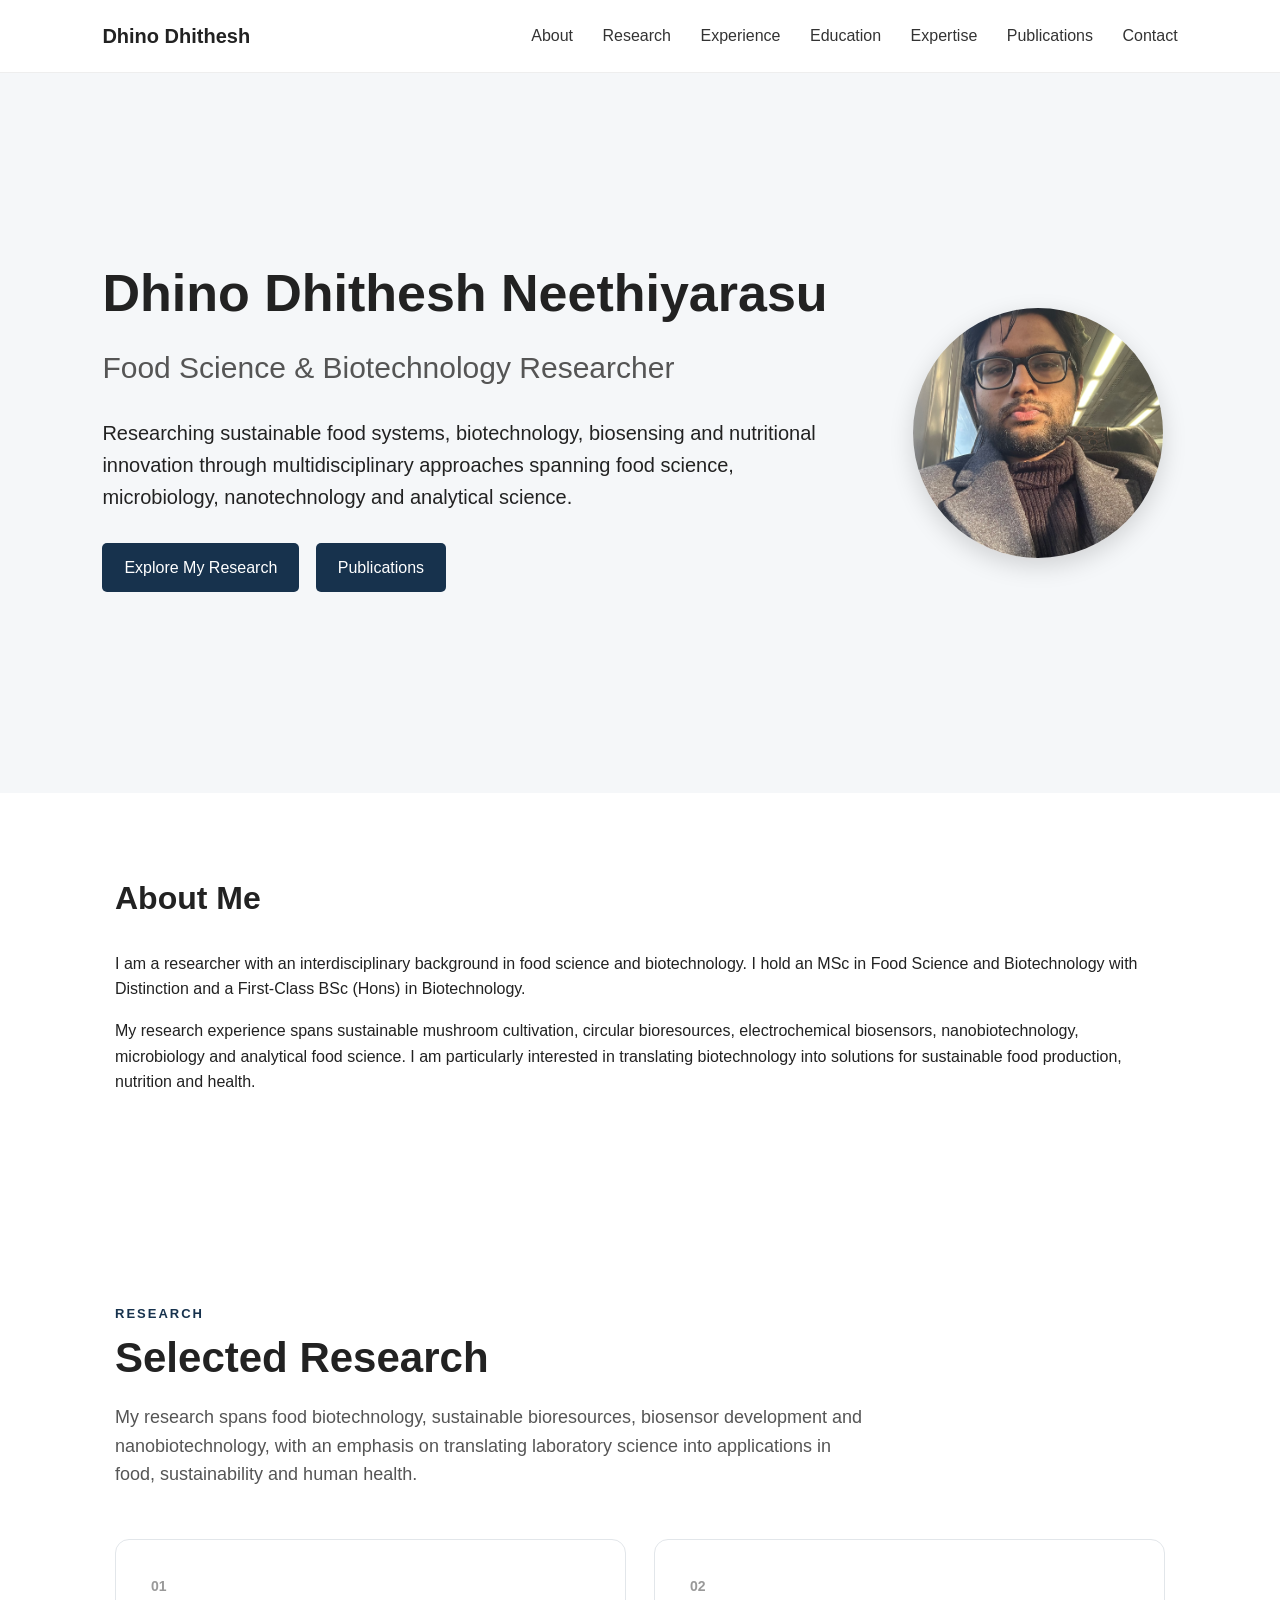
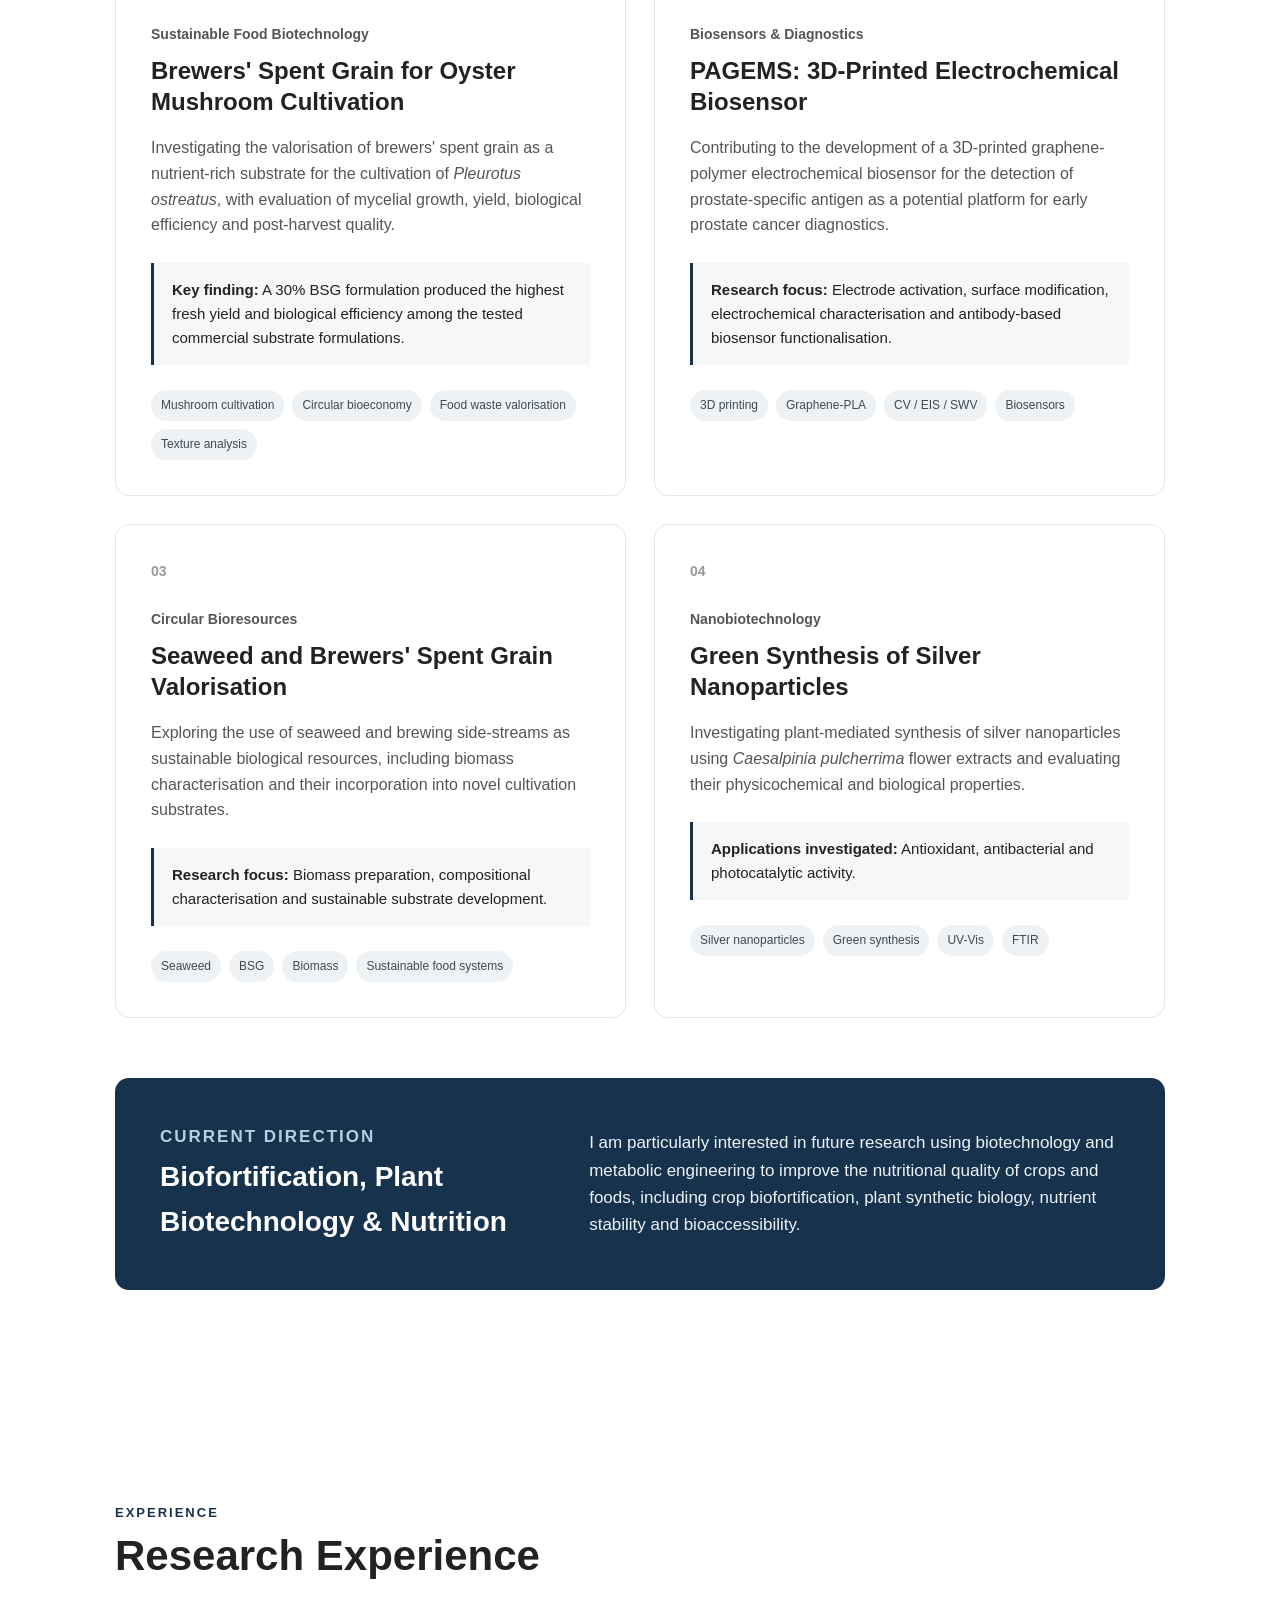
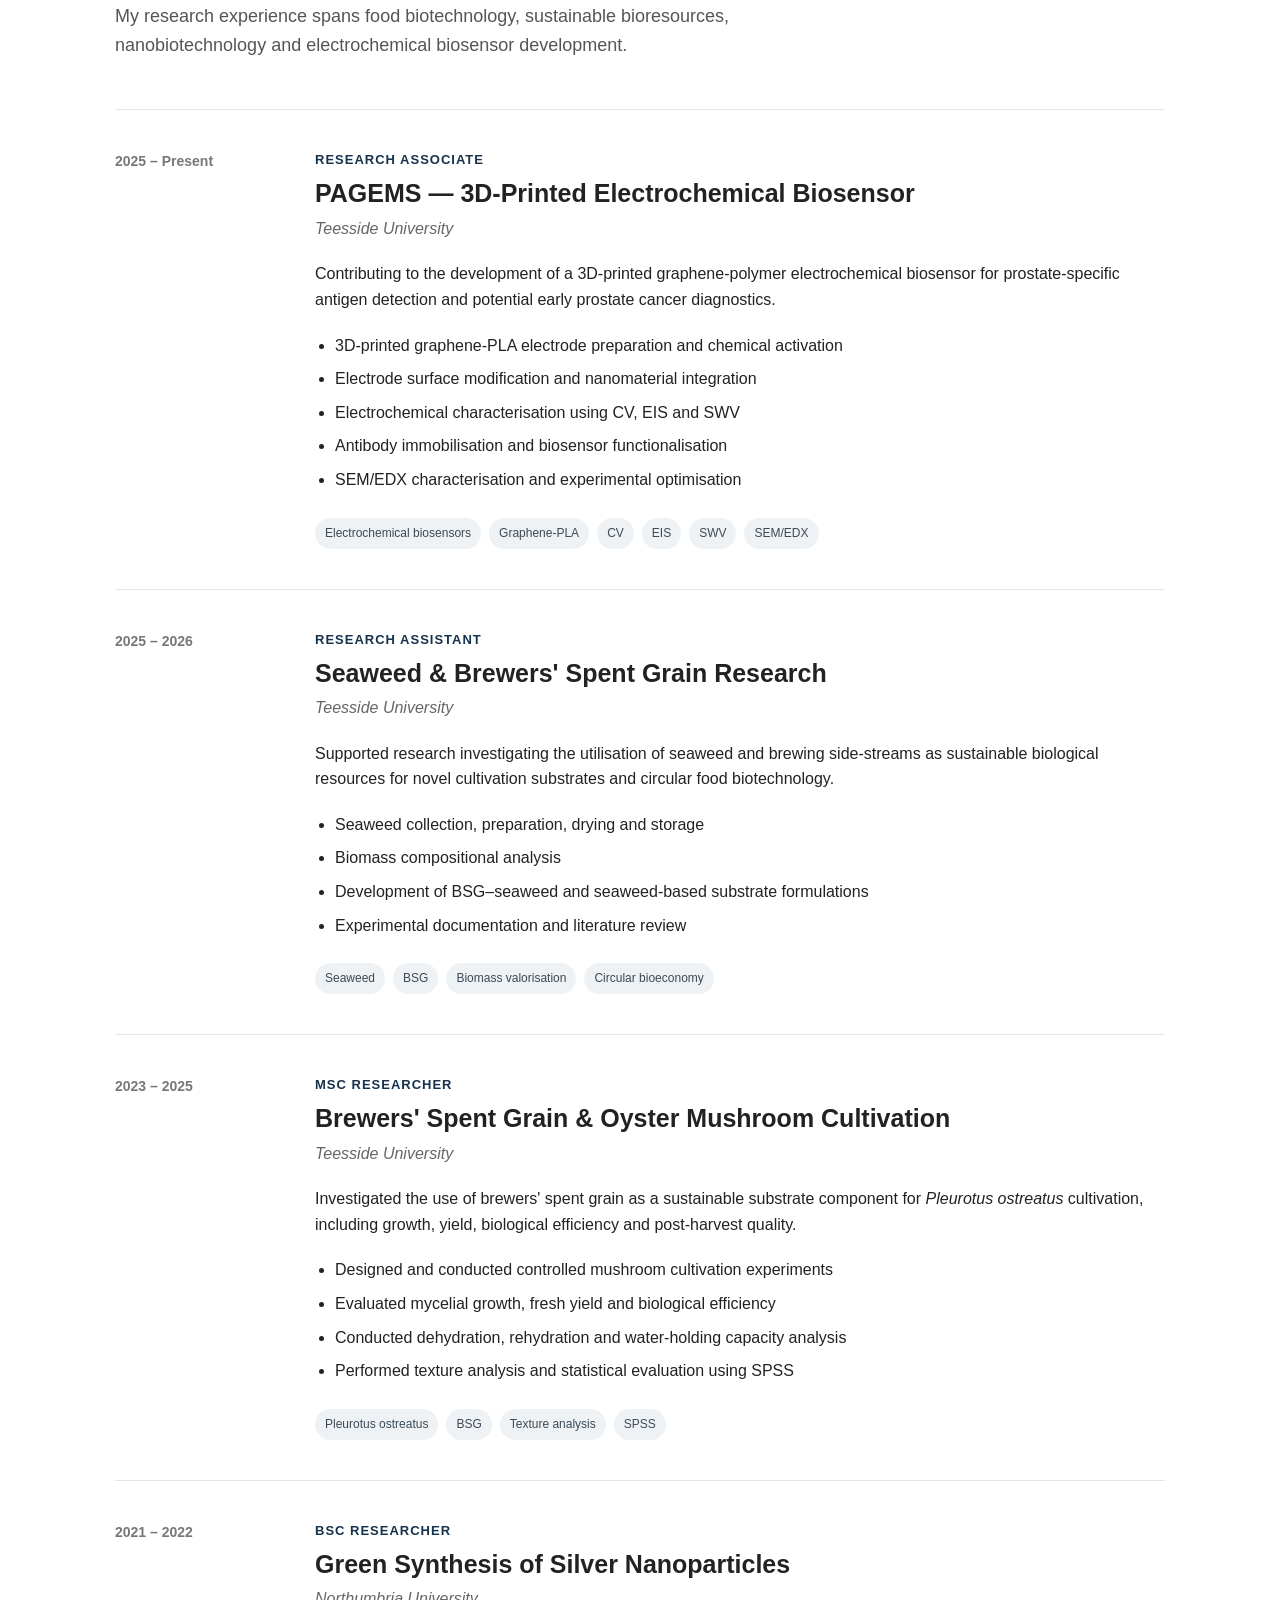
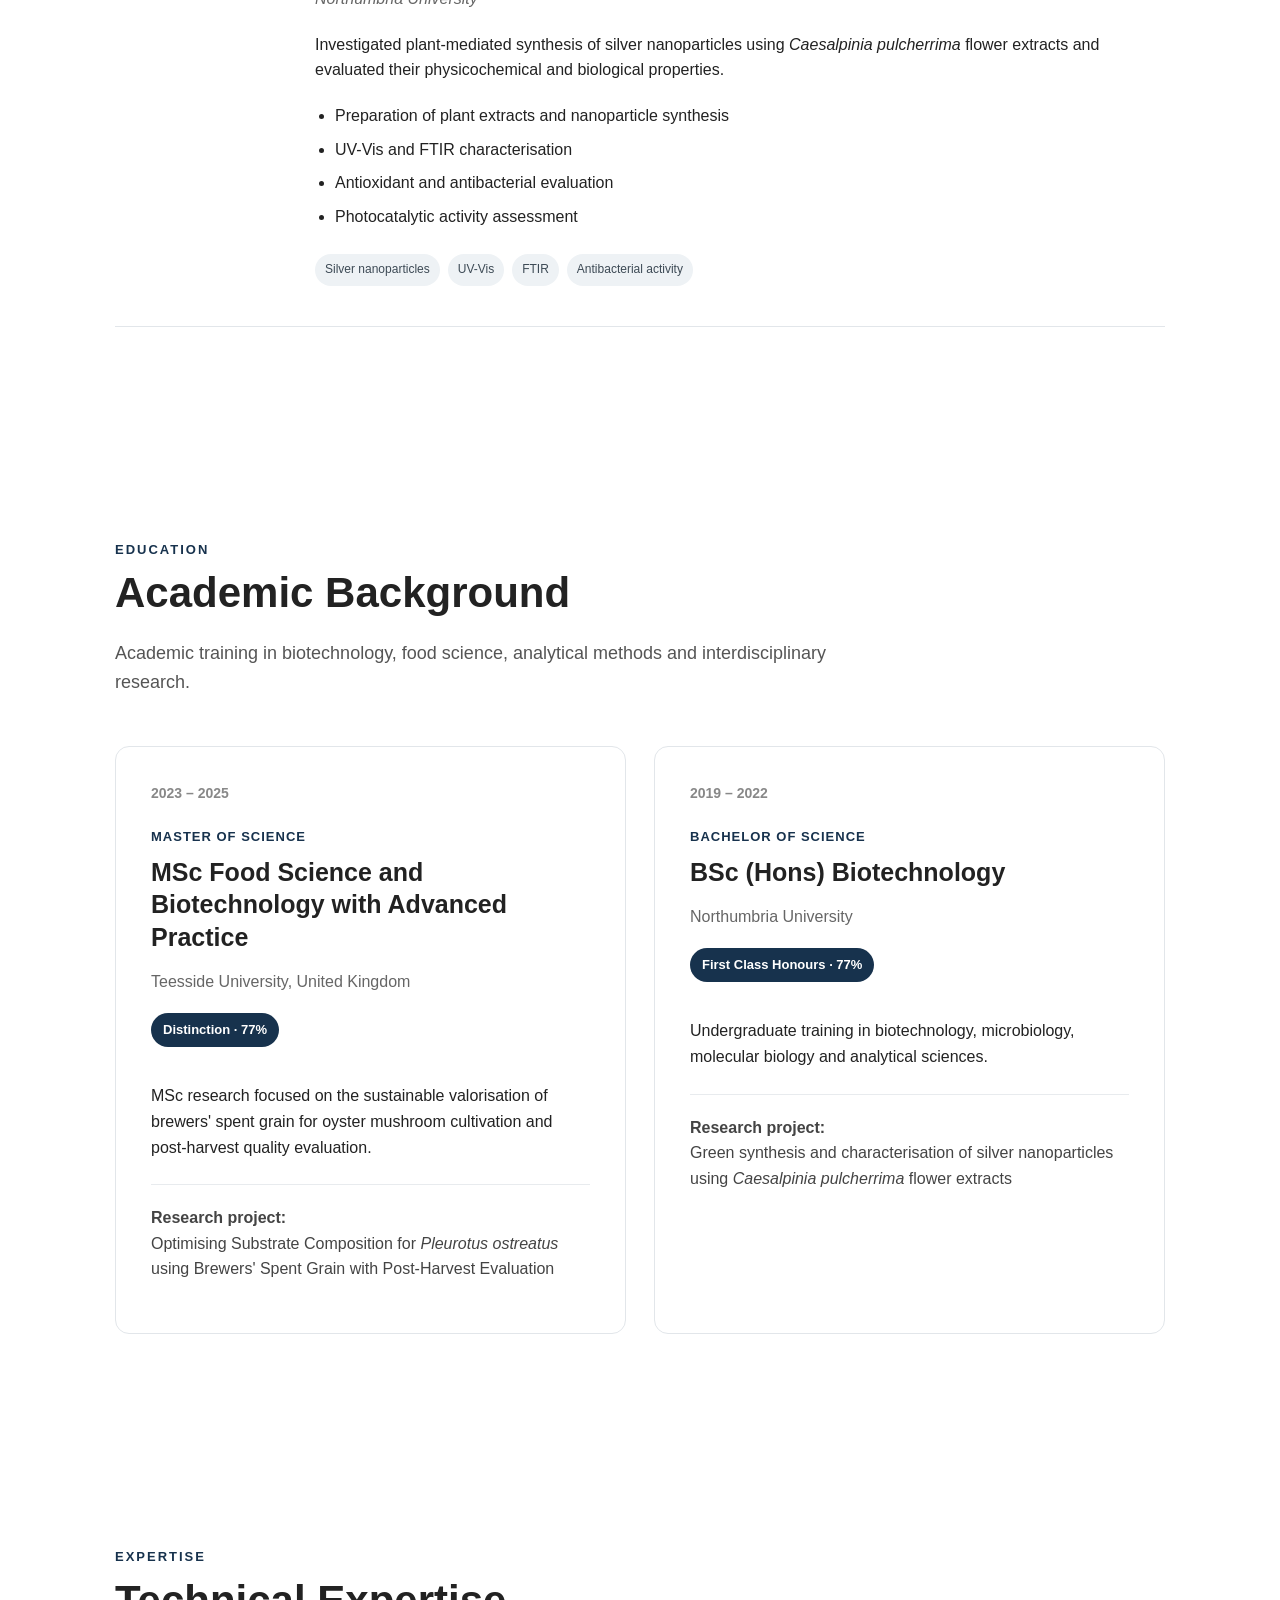
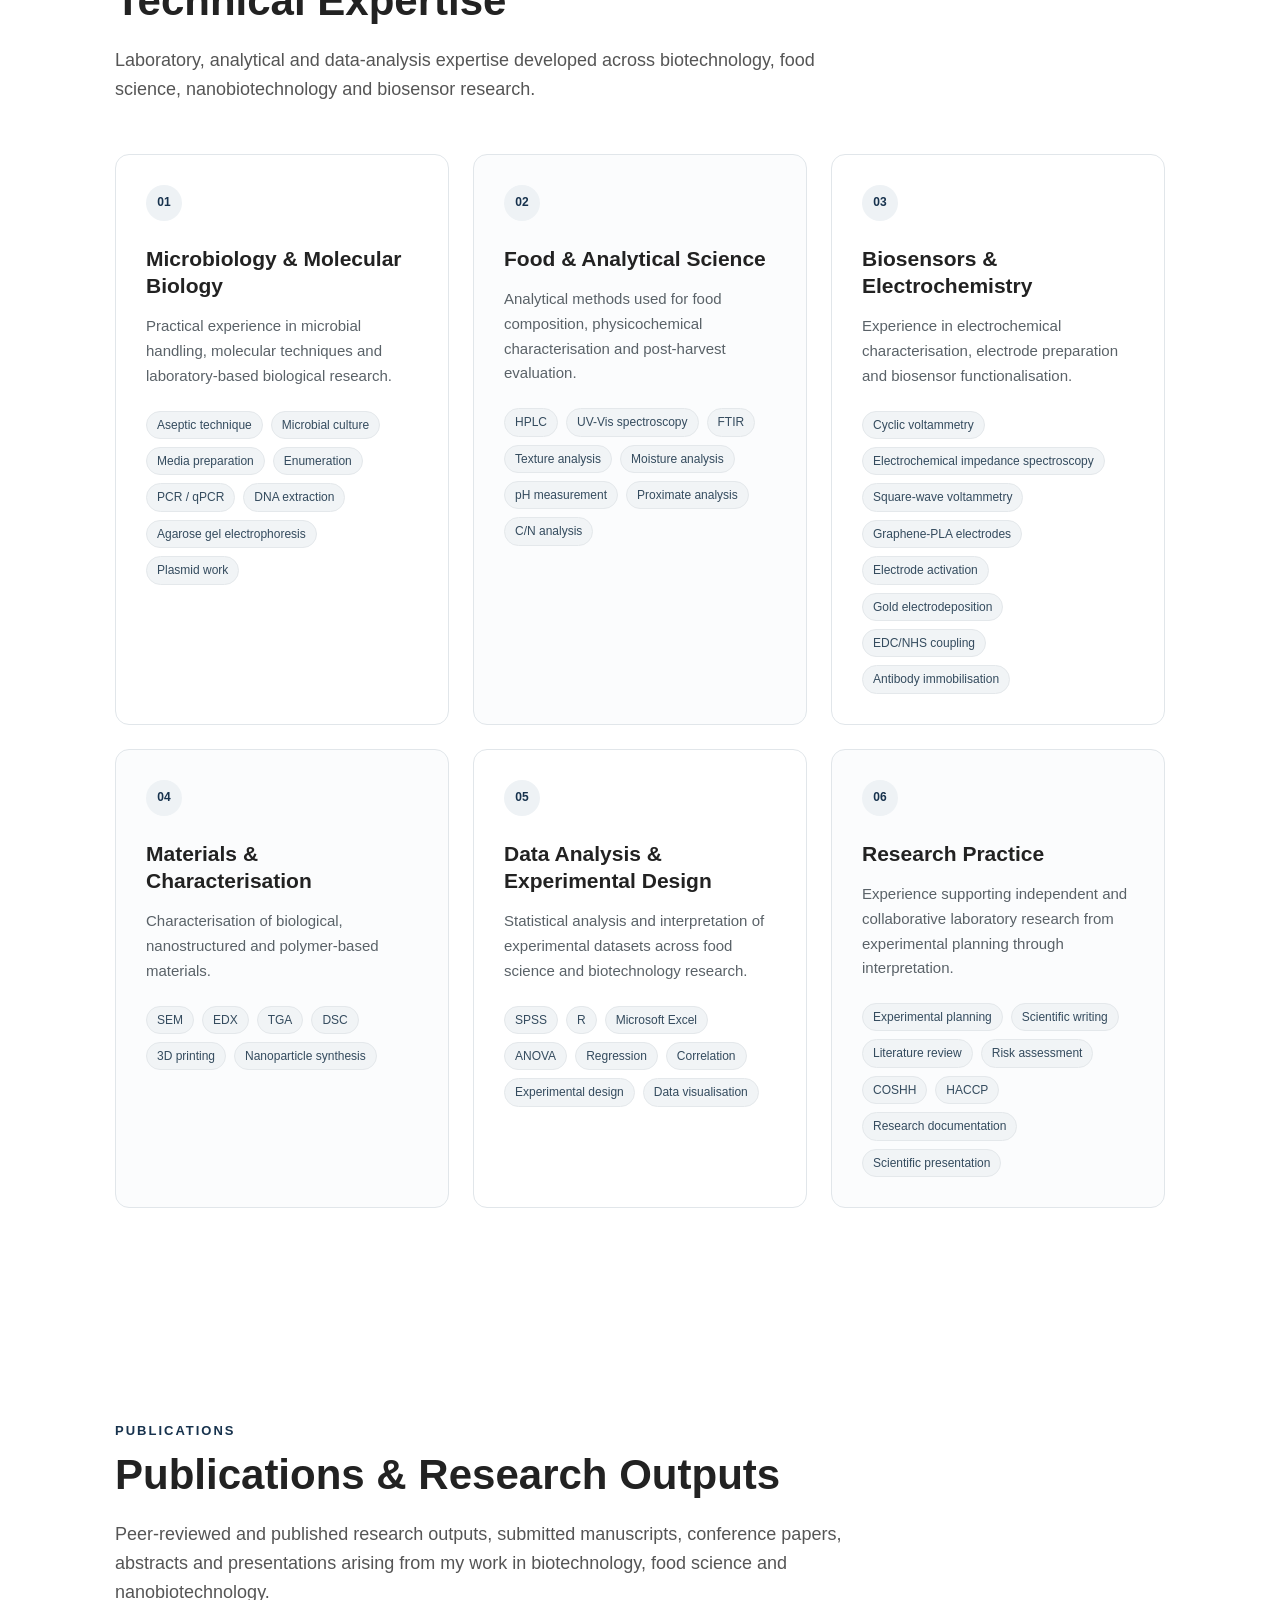
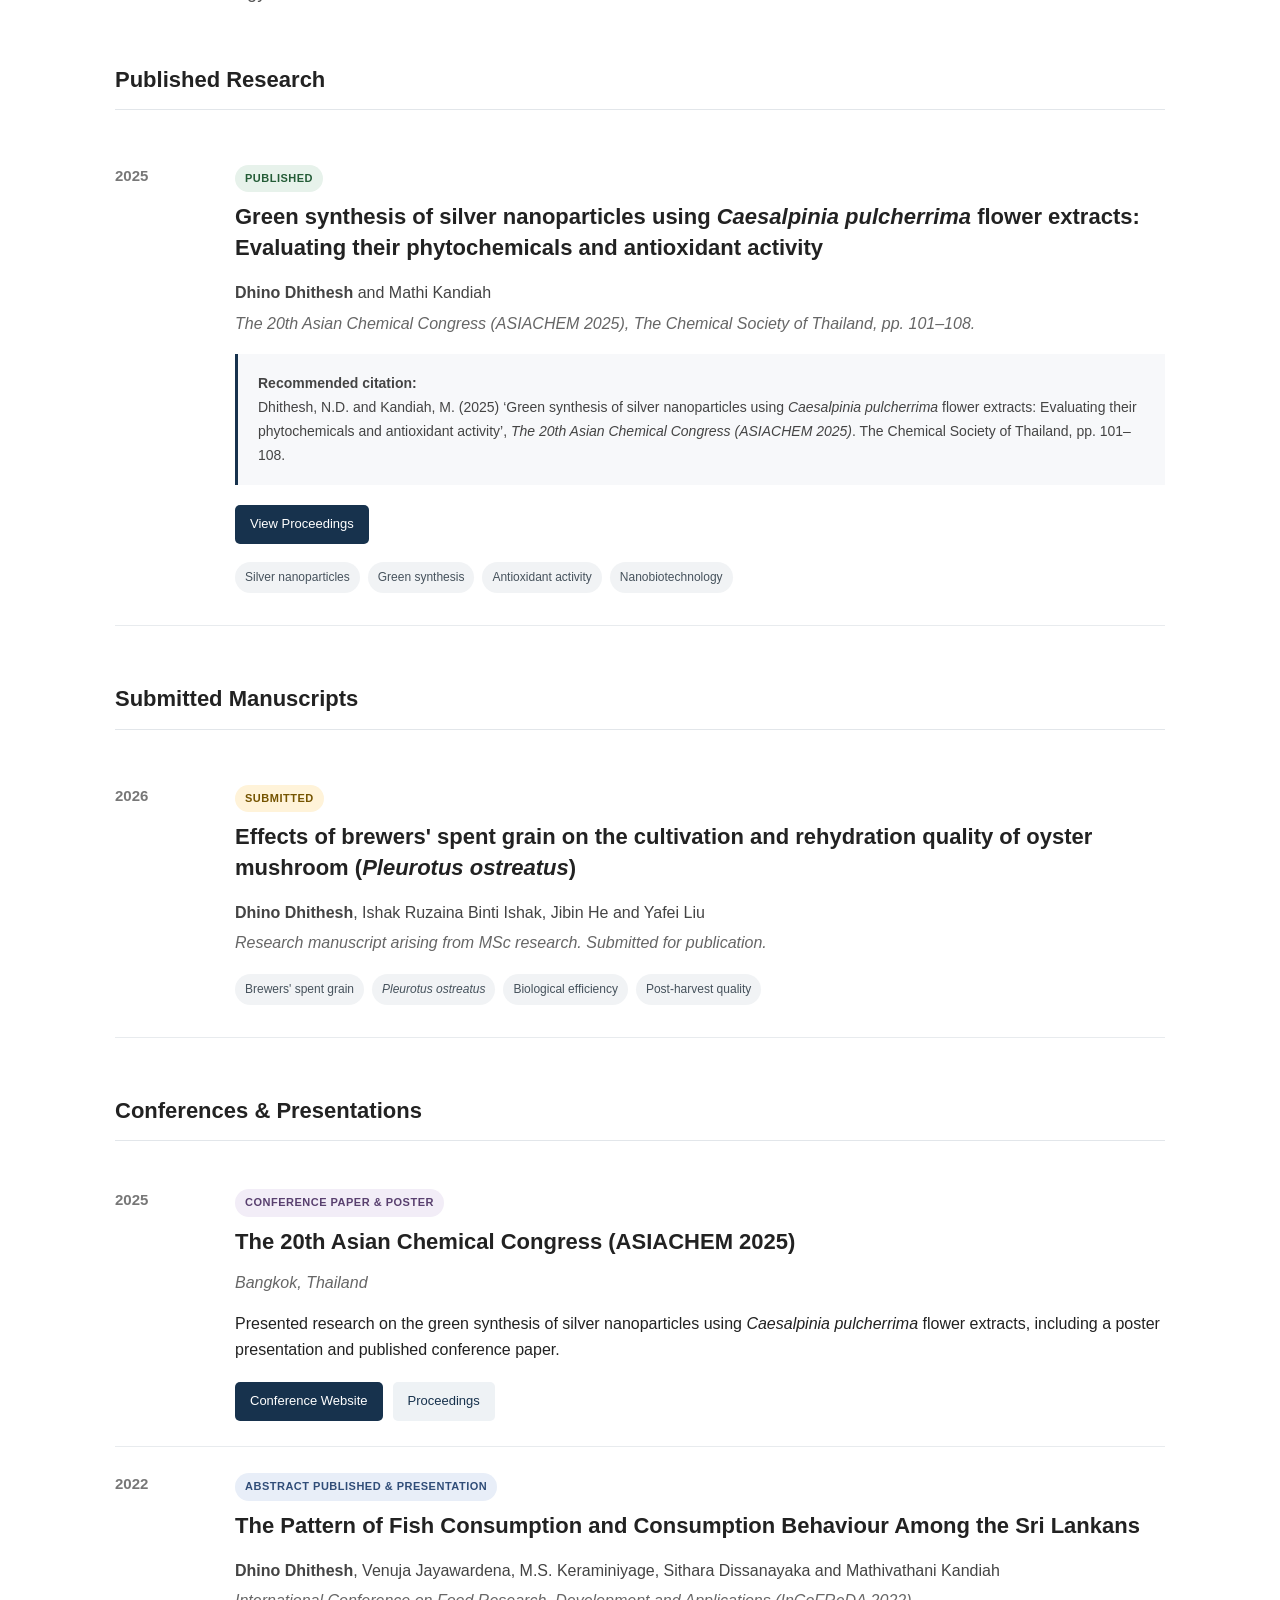
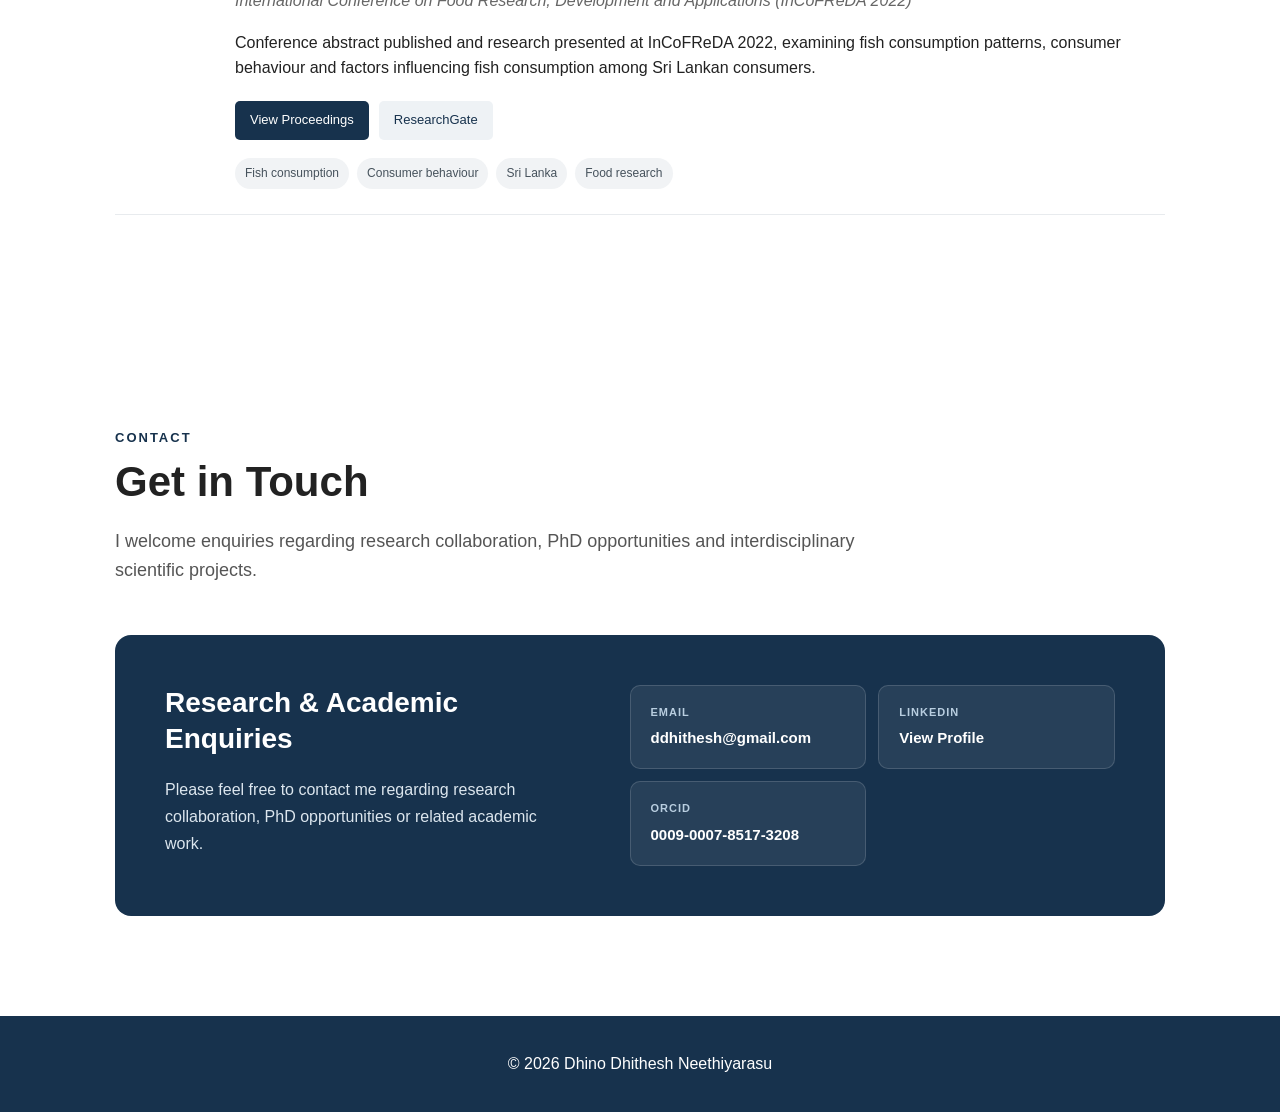
==== commit 54d80c10: "Update index.html" ====
--- a/index.html
+++ b/index.html
@@ -1239,36 +1239,31 @@
 
         <p class="section-intro">
             I welcome enquiries regarding research collaboration,
-            PhD opportunities, scientific projects and interdisciplinary
-            work across food science, biotechnology and related fields.
+            PhD opportunities and interdisciplinary scientific projects.
         </p>
 
     </div>
 
-
     <div class="contact-panel">
 
         <div class="contact-message">
 
             <h3>
-                Research, collaboration and academic enquiries
+                Research & Academic Enquiries
             </h3>
 
             <p>
-                If you would like to discuss research collaboration,
-                potential PhD opportunities, scientific projects or
-                related academic work, please feel free to get in touch.
+                Please feel free to contact me regarding research
+                collaboration, PhD opportunities or related academic work.
             </p>
 
         </div>
 
-
         <div class="contact-links">
 
-
             <!-- EMAIL -->
 
-            <a href="mailto:YOUR_EMAIL_ADDRESS"
+            <a href="mailto:ddhithesh@gmail.com"
                class="contact-link">
 
                 <span class="contact-link-label">
@@ -1276,7 +1271,7 @@
                 </span>
 
                 <span class="contact-link-text">
-                    YOUR_EMAIL_ADDRESS
+                    ddhithesh@gmail.com
                 </span>
 
             </a>
@@ -1284,7 +1279,7 @@
 
             <!-- LINKEDIN -->
 
-            <a href="YOUR_LINKEDIN_URL"
+            <a href="https://uk.linkedin.com/in/dhinodhithesh1999"
                target="_blank"
                rel="noopener noreferrer"
                class="contact-link">
@@ -1302,7 +1297,7 @@
 
             <!-- ORCID -->
 
-            <a href="YOUR_ORCID_URL"
+            <a href="https://orcid.org/0009-0007-8517-3208"
                target="_blank"
                rel="noopener noreferrer"
                class="contact-link">
@@ -1312,71 +1307,17 @@
                 </span>
 
                 <span class="contact-link-text">
-                    Researcher Profile
+                    0009-0007-8517-3208
                 </span>
 
             </a>
 
-
-            <!-- RESEARCHGATE -->
-
-            <a href="YOUR_RESEARCHGATE_URL"
-               target="_blank"
-               rel="noopener noreferrer"
-               class="contact-link">
-
-                <span class="contact-link-label">
-                    ResearchGate
-                </span>
-
-                <span class="contact-link-text">
-                    Publications & Research
-                </span>
-
-            </a>
-
-
-            <!-- GOOGLE SCHOLAR -->
-
-            <a href="YOUR_GOOGLE_SCHOLAR_URL"
-               target="_blank"
-               rel="noopener noreferrer"
-               class="contact-link">
-
-                <span class="contact-link-label">
-                    Google Scholar
-                </span>
-
-                <span class="contact-link-text">
-                    Publications
-                </span>
-
-            </a>
-
-
-            <!-- GITHUB -->
-
-            <a href="https://github.com/dhinoddhithesh"
-               target="_blank"
-               rel="noopener noreferrer"
-               class="contact-link">
-
-                <span class="contact-link-label">
-                    GitHub
-                </span>
-
-                <span class="contact-link-text">
-                    Code & Projects
-                </span>
-
-            </a>
-
         </div>
 
     </div>
 
 </section>
-
+    
 <footer>
 
     © 2026 Dhino Dhithesh Neethiyarasu
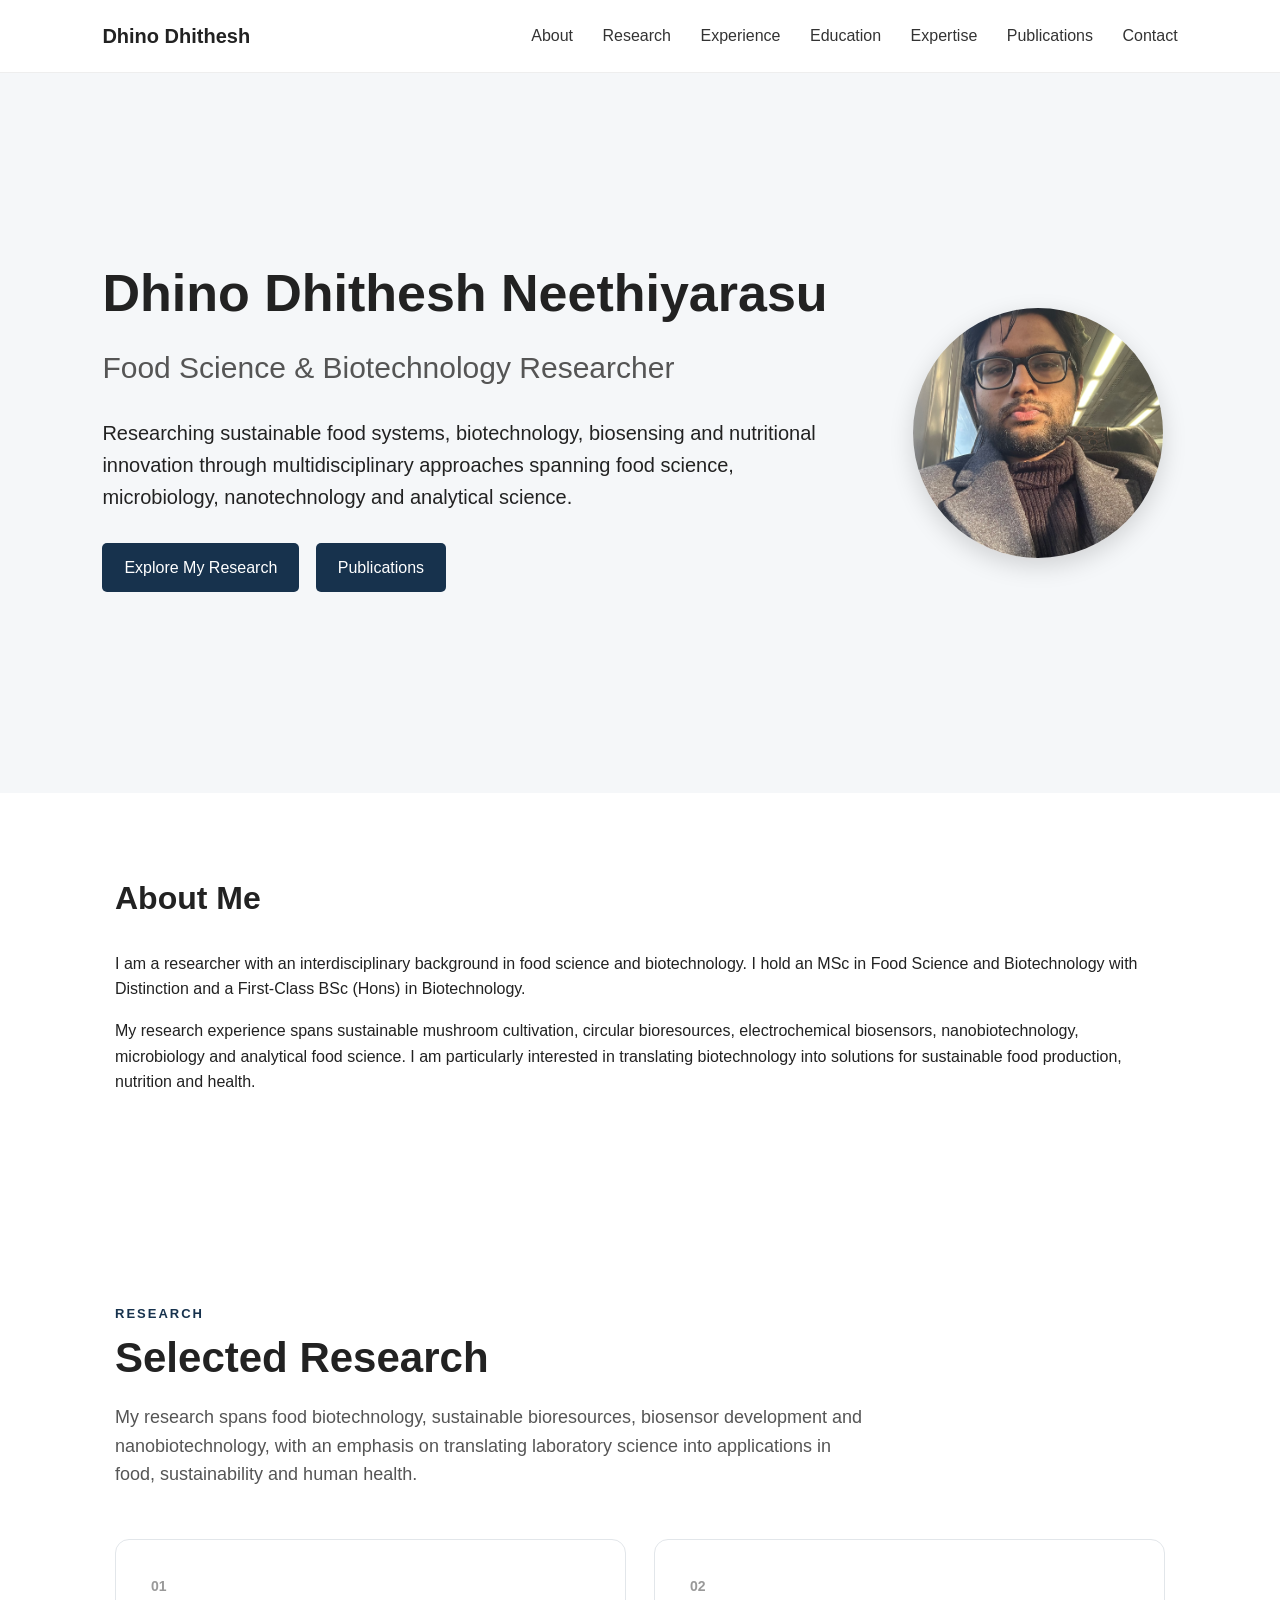
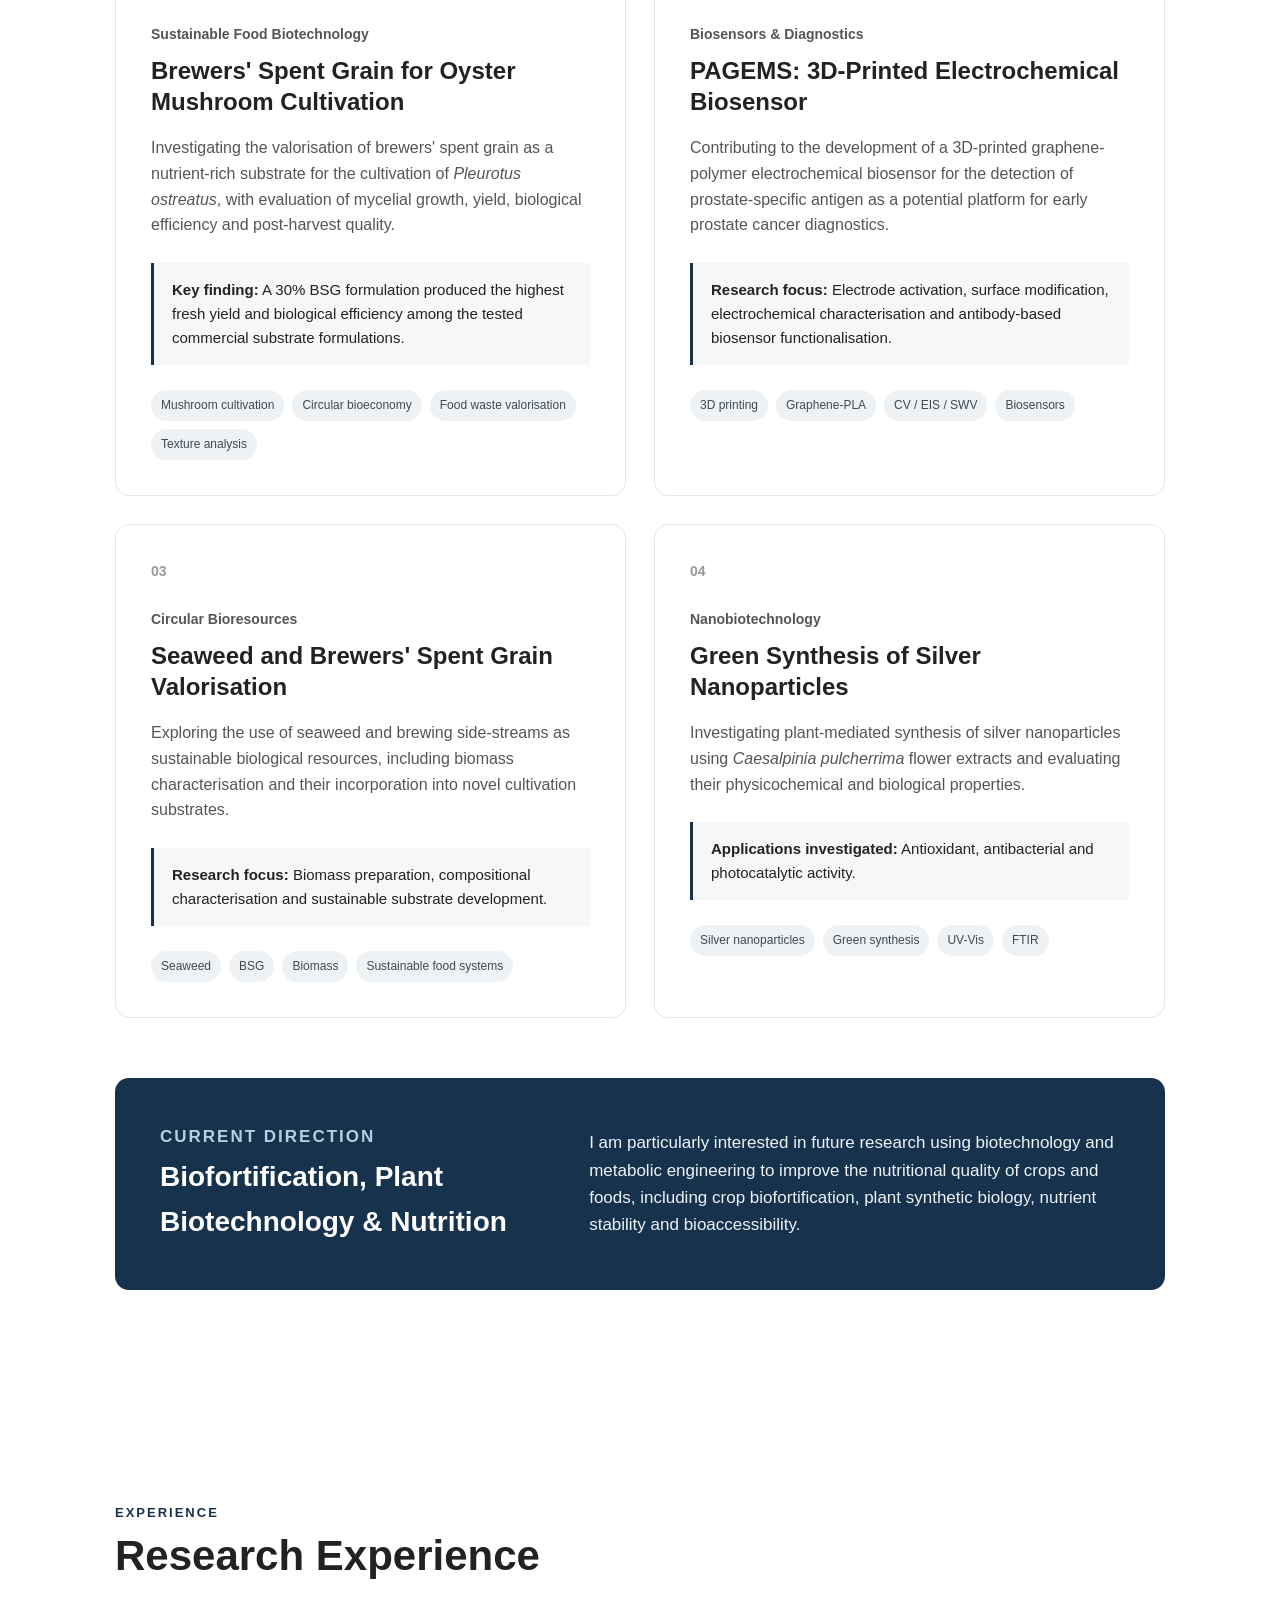
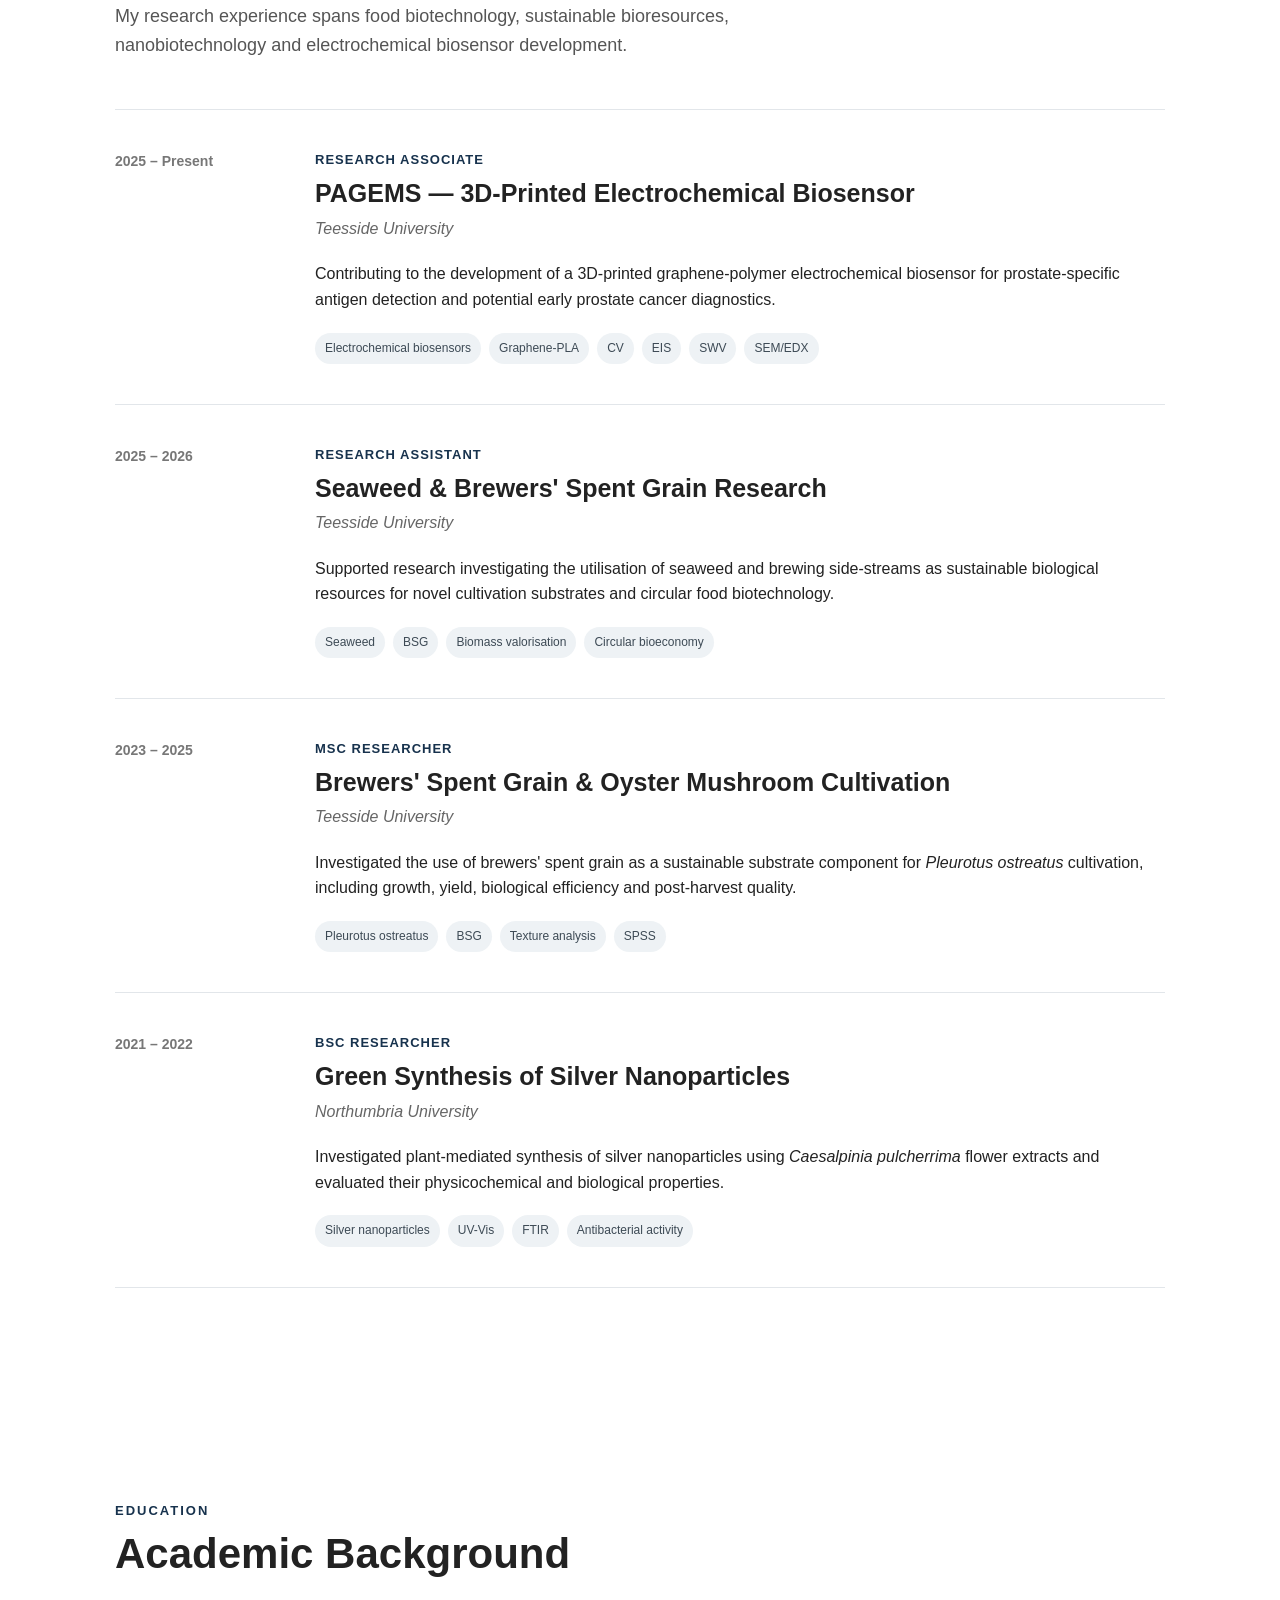
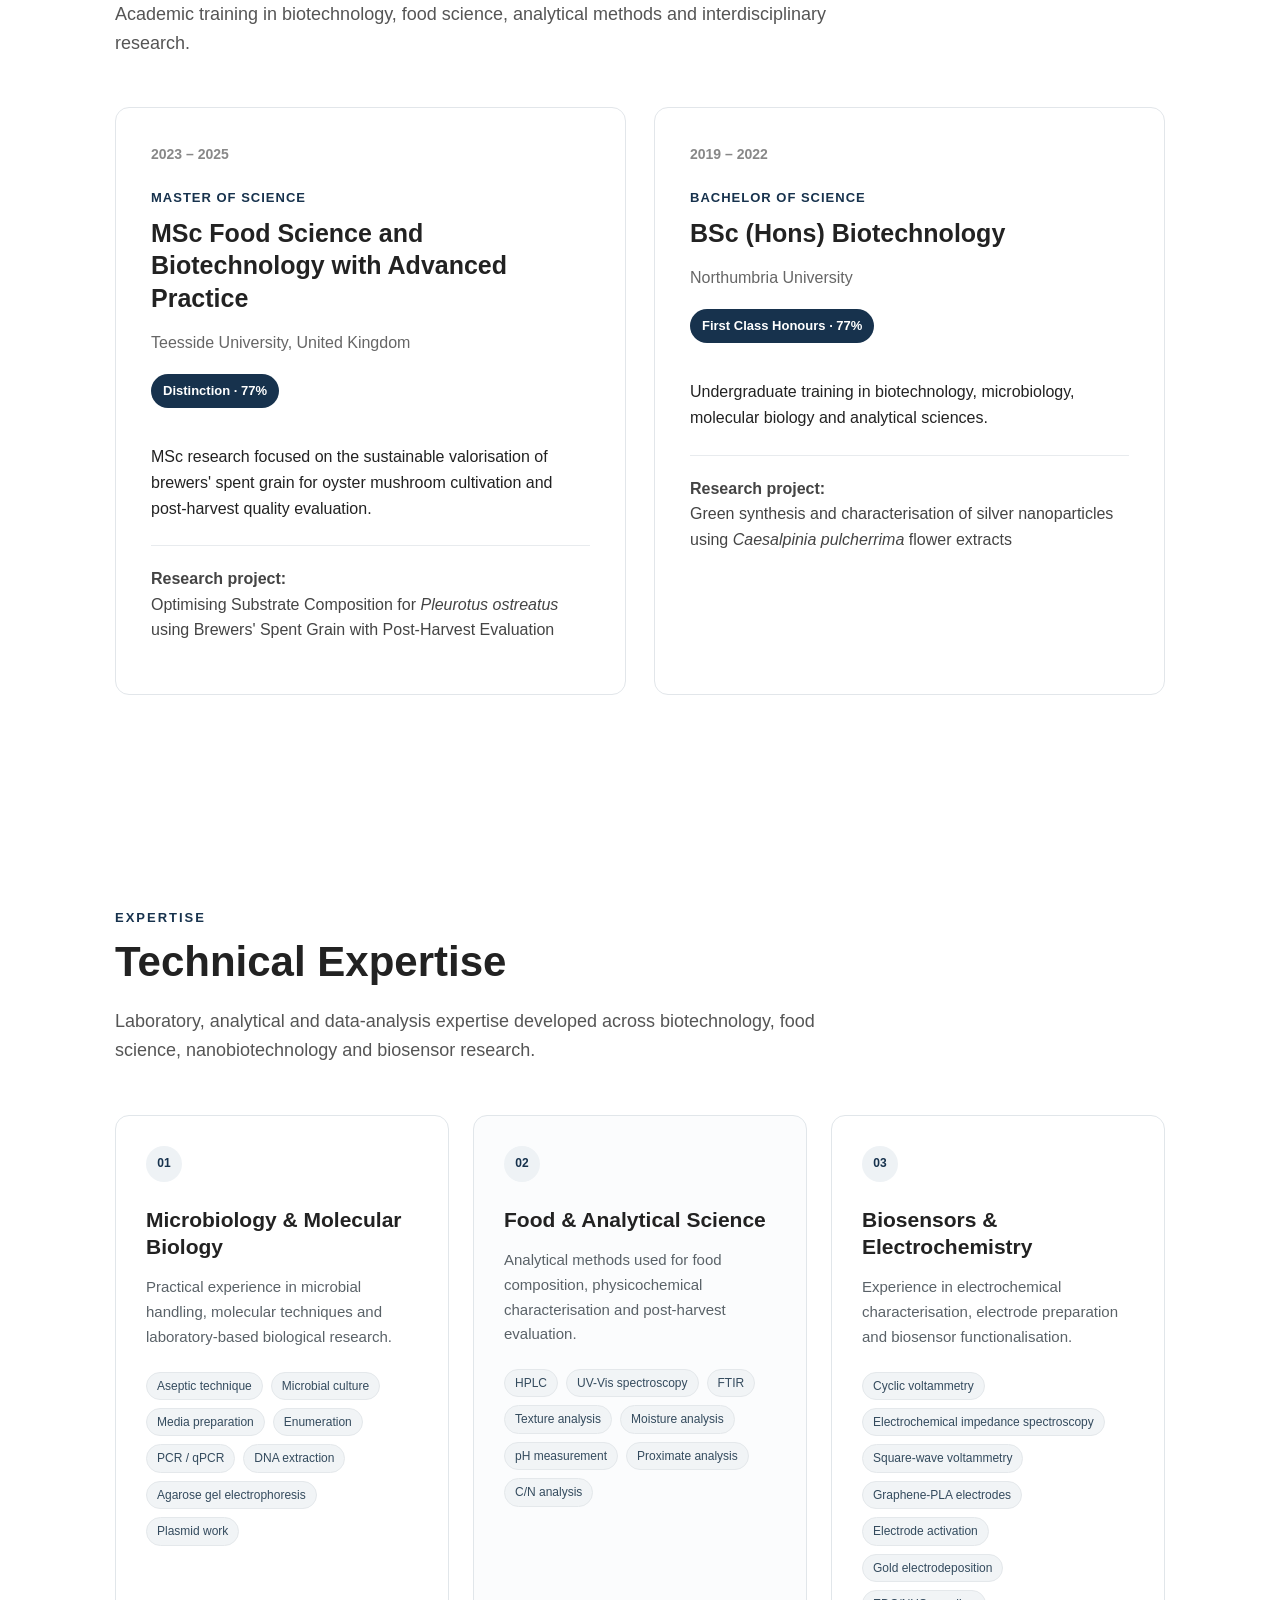
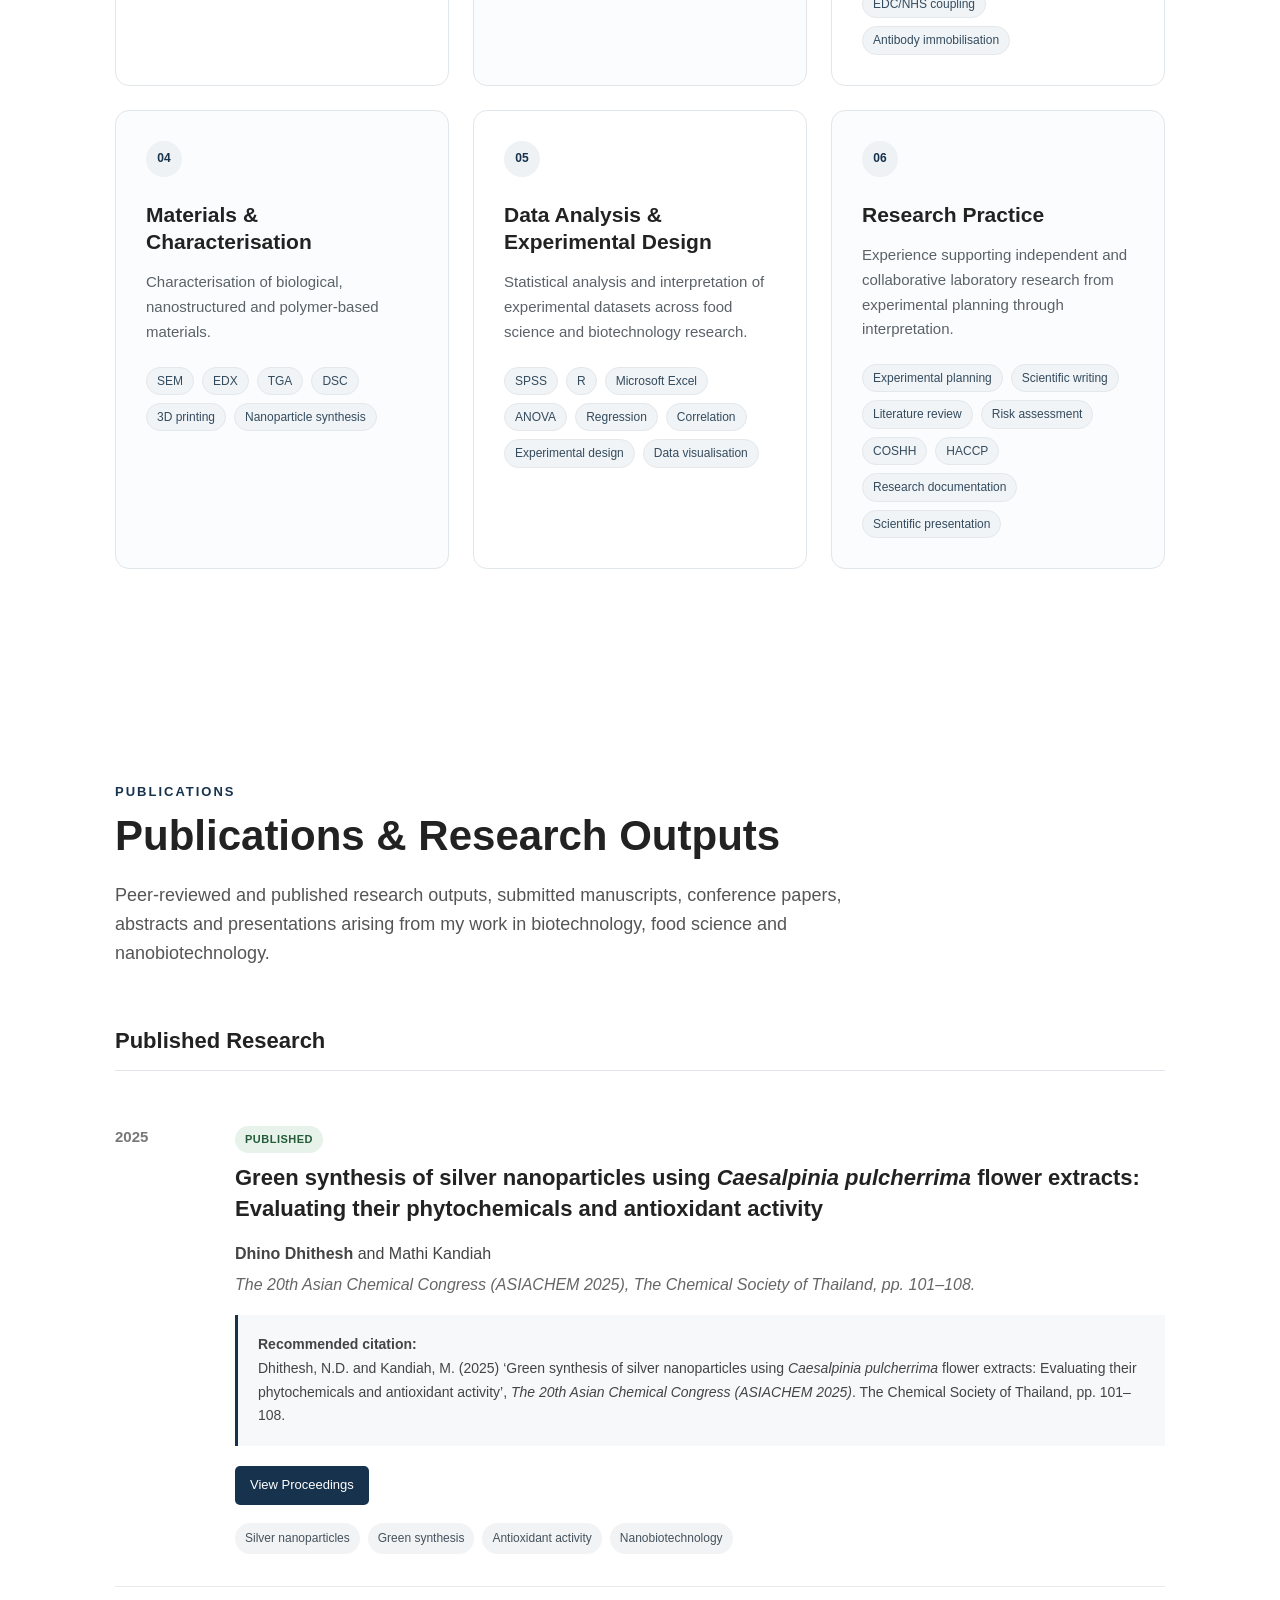
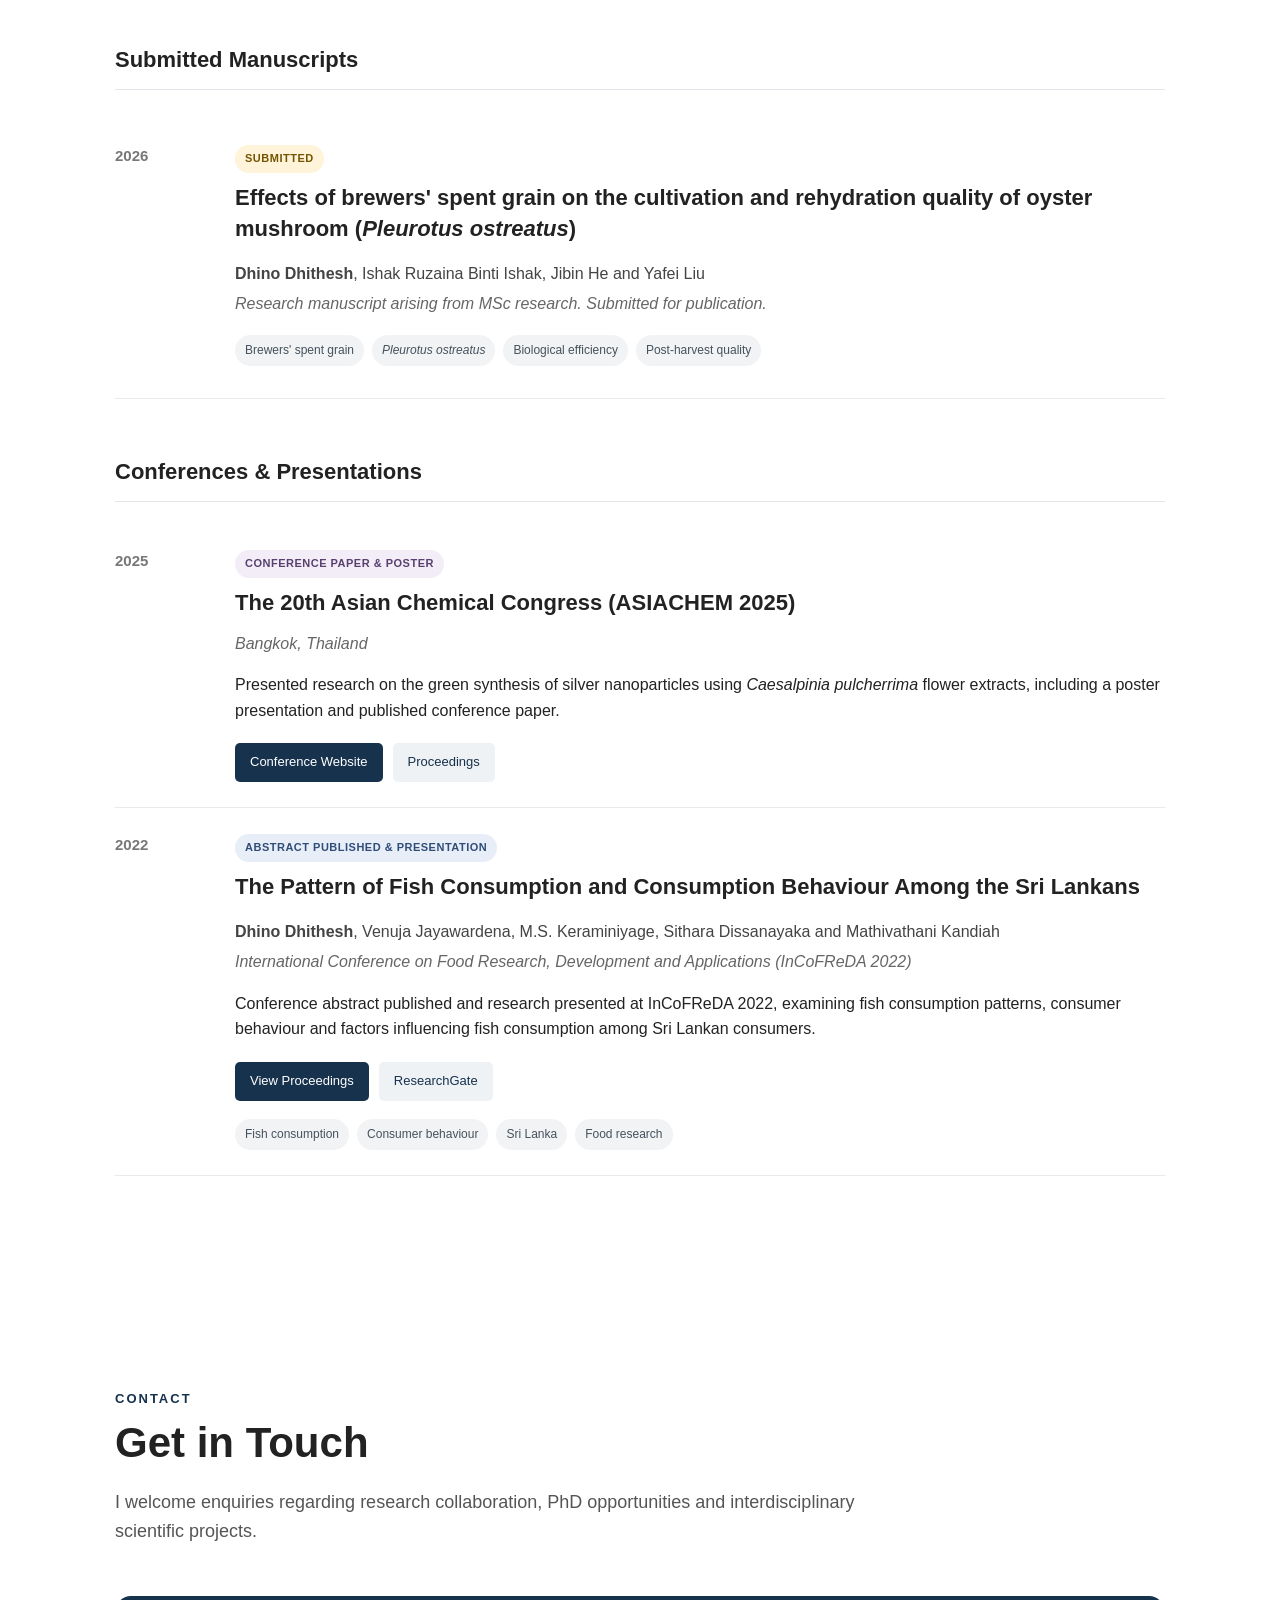
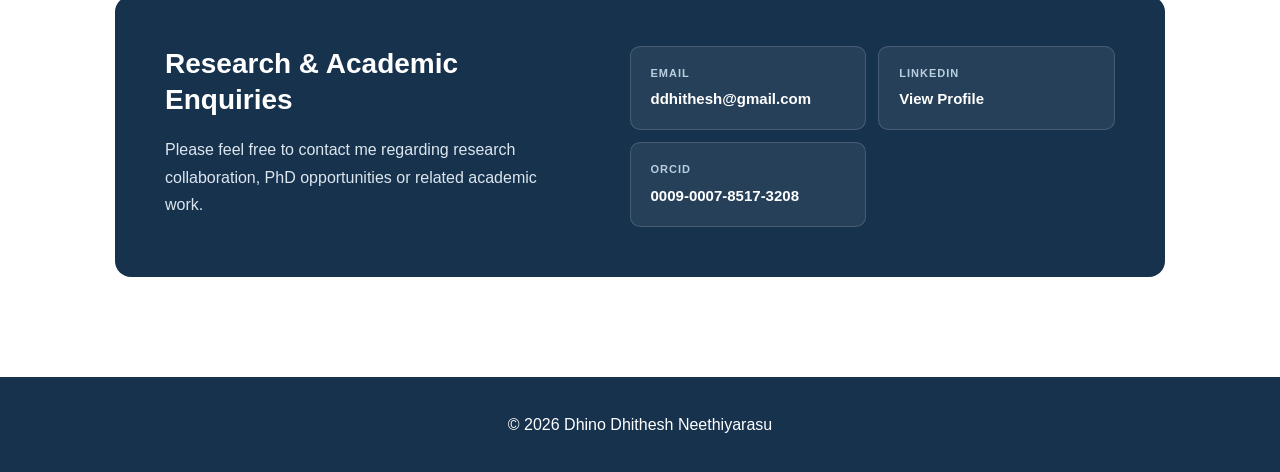
==== commit c319fc86: "Update index.html" ====
--- a/index.html
+++ b/index.html
@@ -7,7 +7,7 @@
 
     <title>Dhino Dhithesh | Researcher</title>
 
-    <link rel="stylesheet" href="style.css?v=14">
+    <link rel="stylesheet" href="style.css?v=15">
 
 </head>
 
@@ -336,33 +336,6 @@
                     and potential early prostate cancer diagnostics.
                 </p>
 
-                <ul class="timeline-points">
-                    <li>
-                        3D-printed graphene-PLA electrode preparation
-                        and chemical activation
-                    </li>
-
-                    <li>
-                        Electrode surface modification and
-                        nanomaterial integration
-                    </li>
-
-                    <li>
-                        Electrochemical characterisation using
-                        CV, EIS and SWV
-                    </li>
-
-                    <li>
-                        Antibody immobilisation and biosensor
-                        functionalisation
-                    </li>
-
-                    <li>
-                        SEM/EDX characterisation and experimental
-                        optimisation
-                    </li>
-                </ul>
-
                 <div class="research-tags">
                     <span>Electrochemical biosensors</span>
                     <span>Graphene-PLA</span>
@@ -407,26 +380,7 @@
                     substrates and circular food biotechnology.
                 </p>
 
-                <ul class="timeline-points">
-                    <li>
-                        Seaweed collection, preparation, drying and storage
-                    </li>
-
-                    <li>
-                        Biomass compositional analysis
-                    </li>
-
-                    <li>
-                        Development of BSG–seaweed and
-                        seaweed-based substrate formulations
-                    </li>
-
-                    <li>
-                        Experimental documentation and literature review
-                    </li>
-                </ul>
-
-                <div class="research-tags">
+                               <div class="research-tags">
                     <span>Seaweed</span>
                     <span>BSG</span>
                     <span>Biomass valorisation</span>
@@ -469,31 +423,7 @@
                     and post-harvest quality.
                 </p>
 
-                <ul class="timeline-points">
-
-                    <li>
-                        Designed and conducted controlled mushroom
-                        cultivation experiments
-                    </li>
-
-                    <li>
-                        Evaluated mycelial growth, fresh yield and
-                        biological efficiency
-                    </li>
-
-                    <li>
-                        Conducted dehydration, rehydration and
-                        water-holding capacity analysis
-                    </li>
-
-                    <li>
-                        Performed texture analysis and statistical
-                        evaluation using SPSS
-                    </li>
-
-                </ul>
-
-                <div class="research-tags">
+                       <div class="research-tags">
                     <span>Pleurotus ostreatus</span>
                     <span>BSG</span>
                     <span>Texture analysis</span>
@@ -536,28 +466,7 @@
                     biological properties.
                 </p>
 
-                <ul class="timeline-points">
-
-                    <li>
-                        Preparation of plant extracts and
-                        nanoparticle synthesis
-                    </li>
-
-                    <li>
-                        UV-Vis and FTIR characterisation
-                    </li>
-
-                    <li>
-                        Antioxidant and antibacterial evaluation
-                    </li>
-
-                    <li>
-                        Photocatalytic activity assessment
-                    </li>
-
-                </ul>
-
-                <div class="research-tags">
+            <div class="research-tags">
                     <span>Silver nanoparticles</span>
                     <span>UV-Vis</span>
                     <span>FTIR</span>
--- a/style.css
+++ b/style.css
@@ -1310,8 +1310,8 @@
         padding: 30px;
     }
 
-    .contact-links {
-        grid-template-columns: 1fr;
-    }
-
-}
+   .contact-links {
+    display: grid;
+    grid-template-columns: 1fr;
+    gap: 12px;
+}
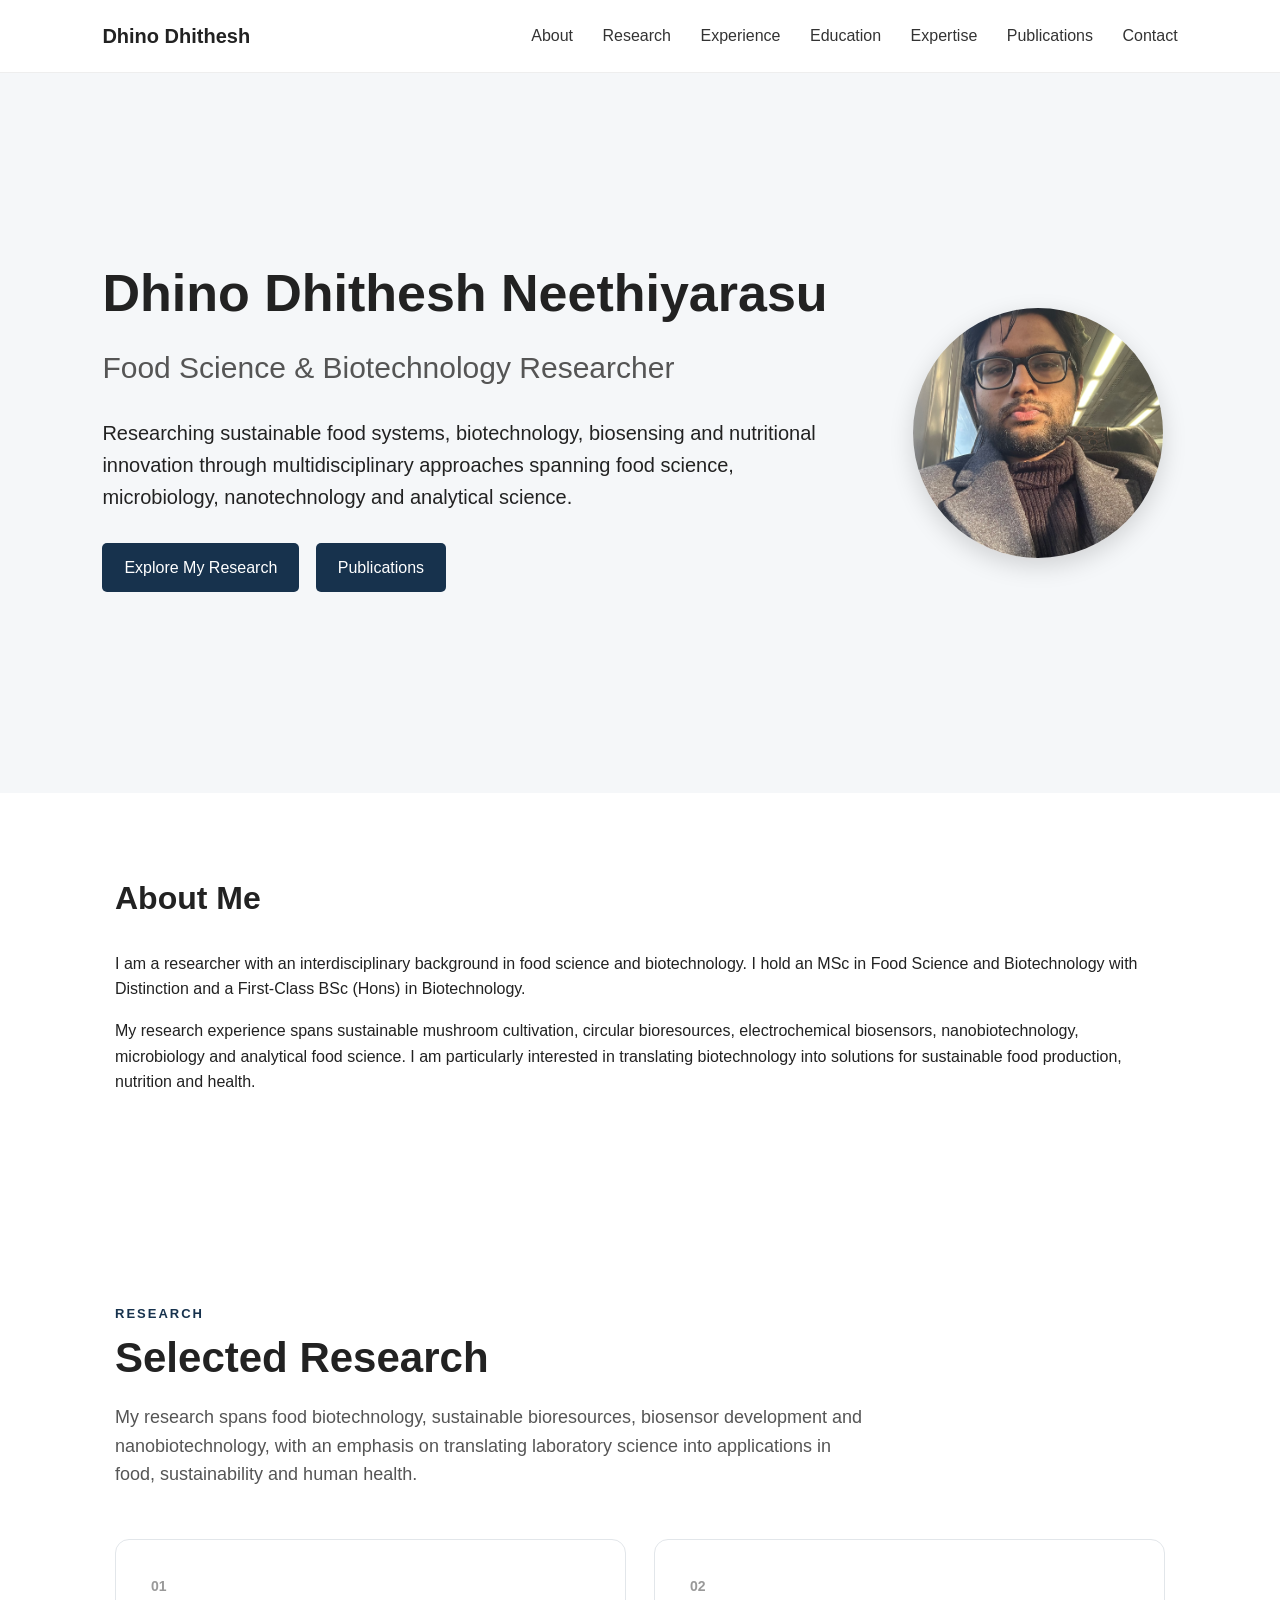
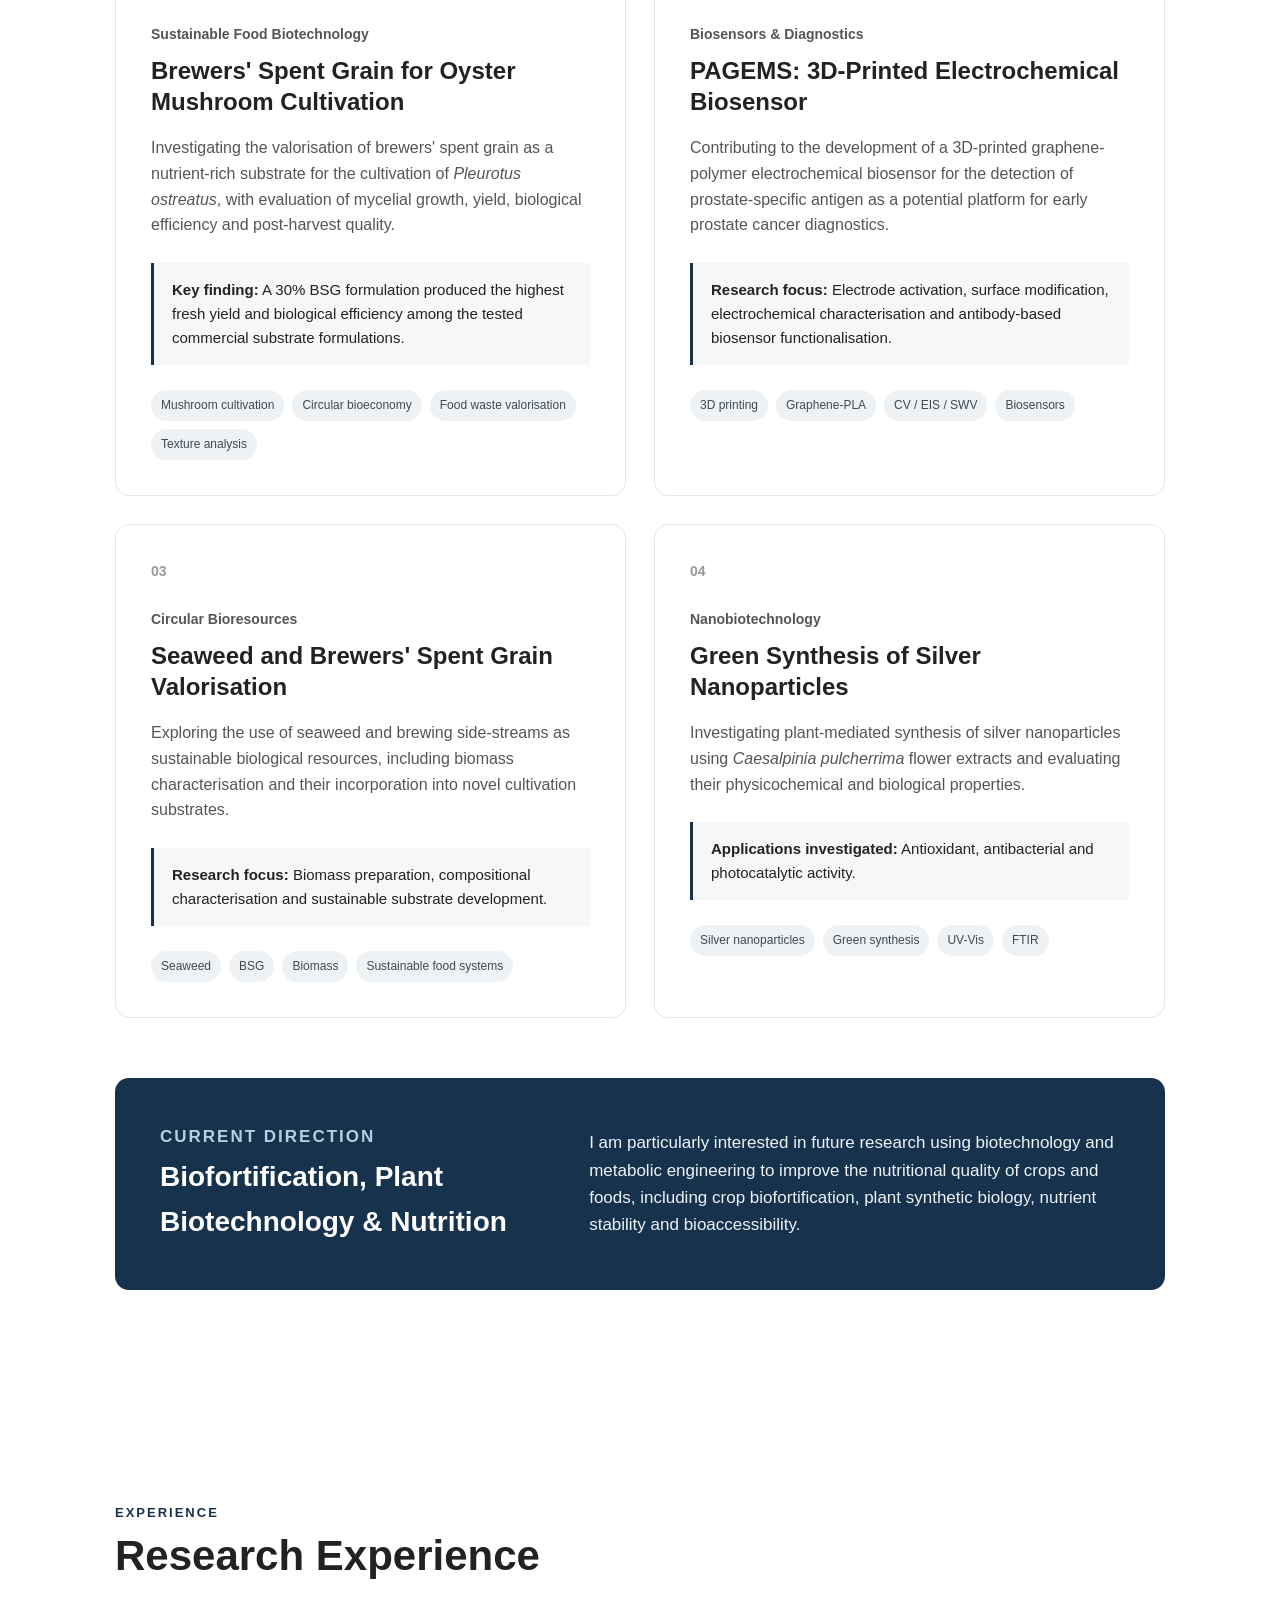
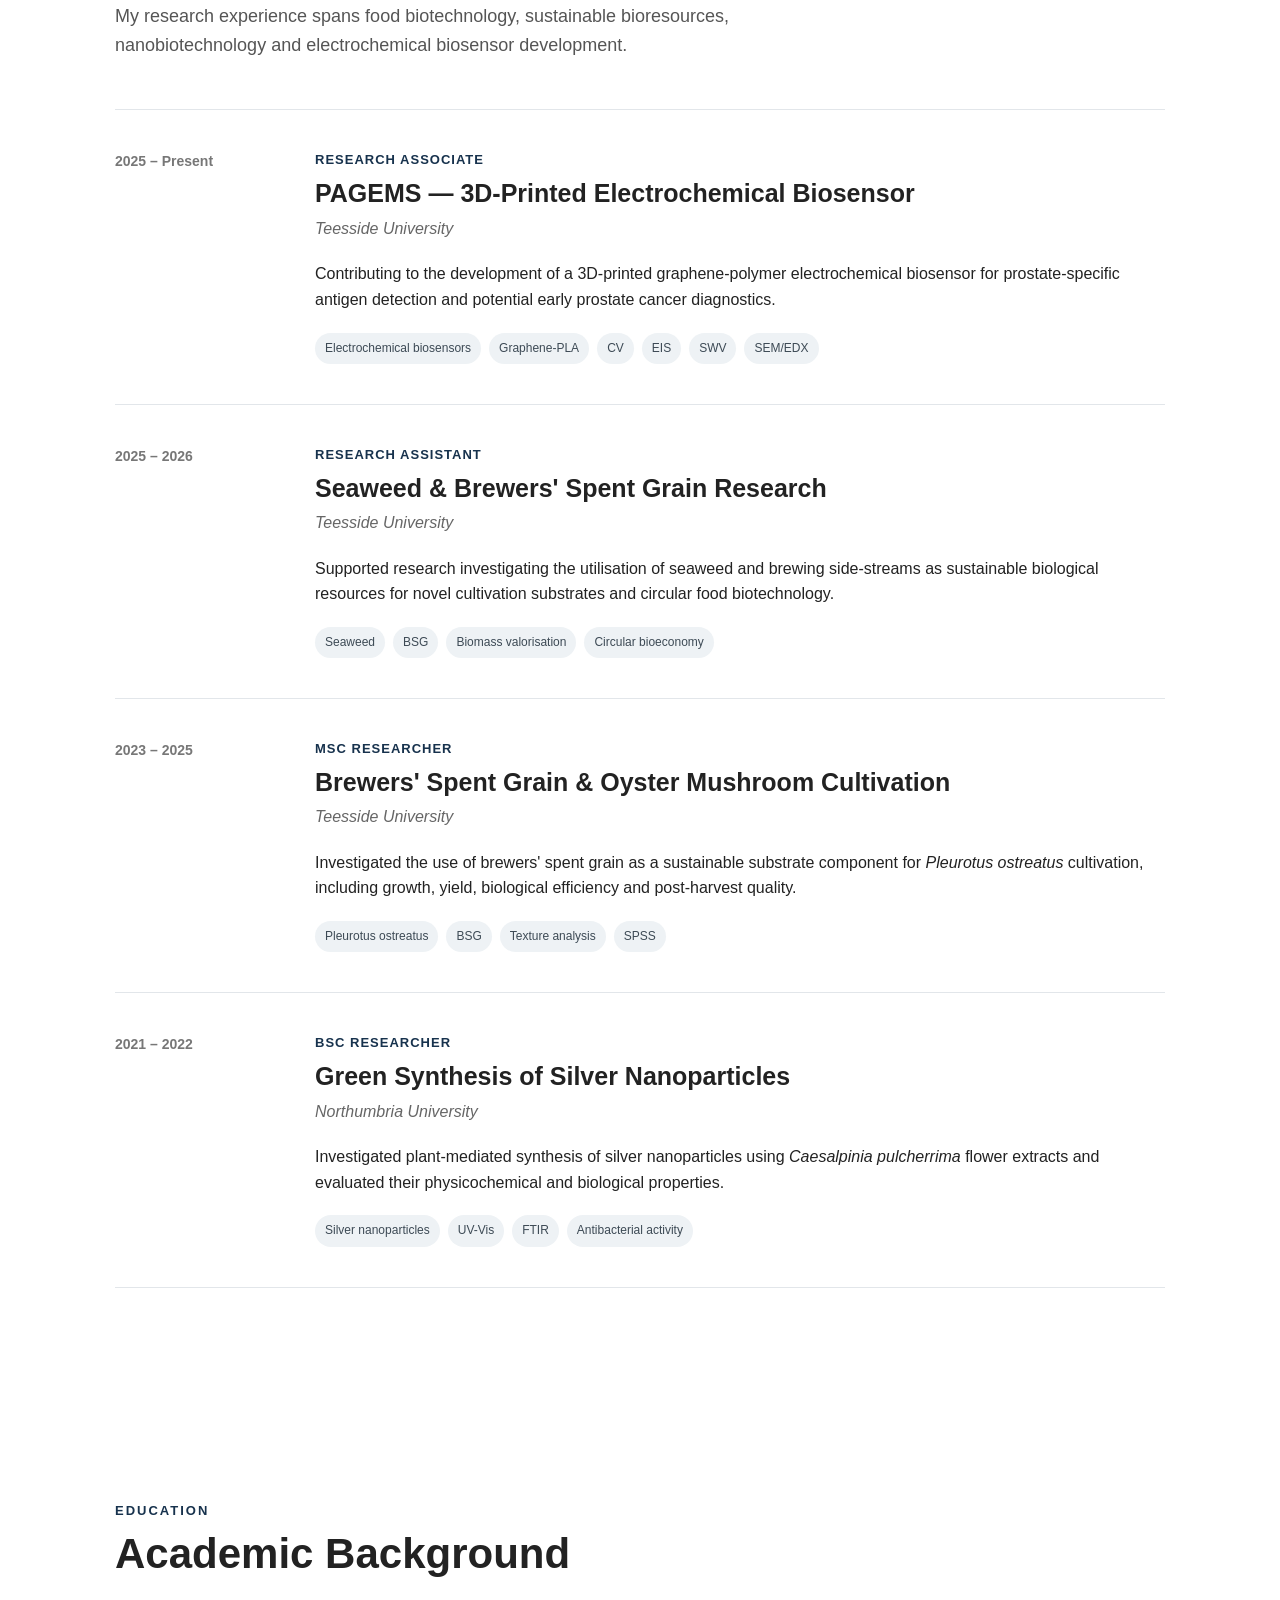
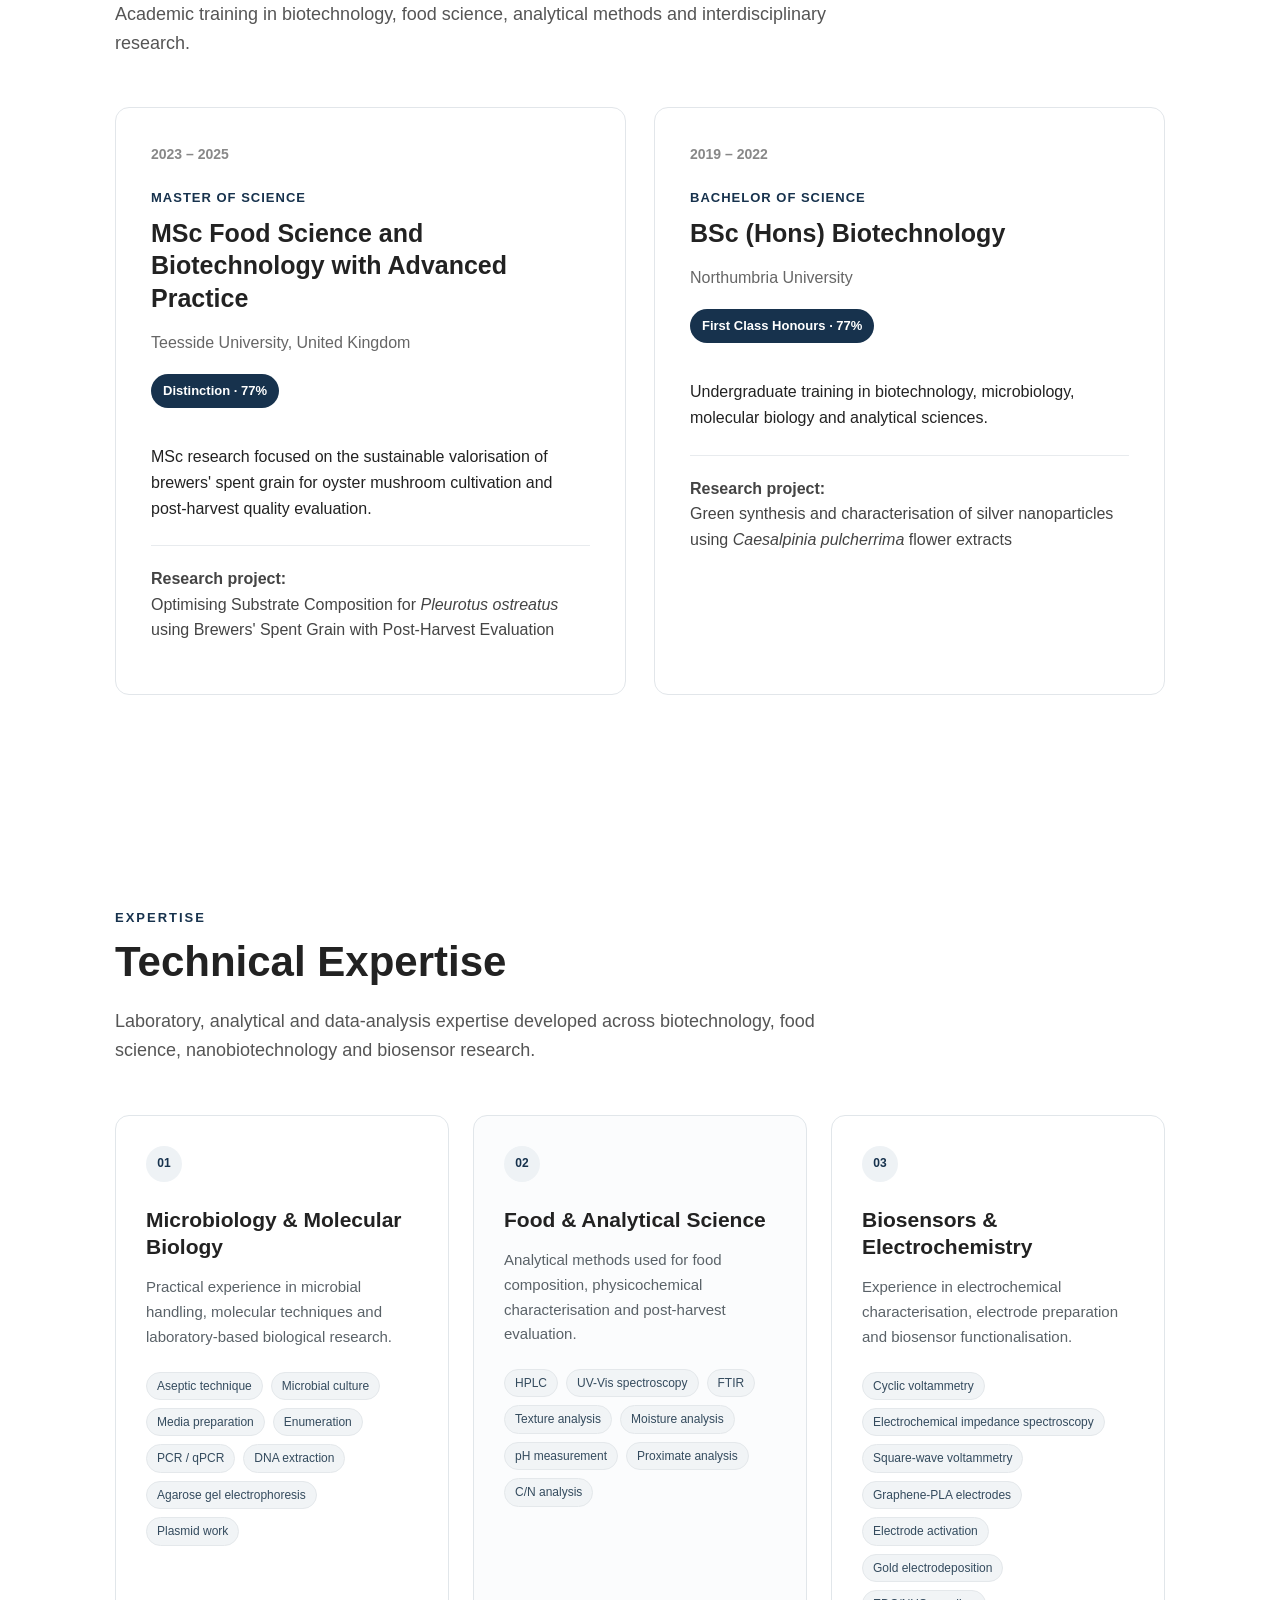
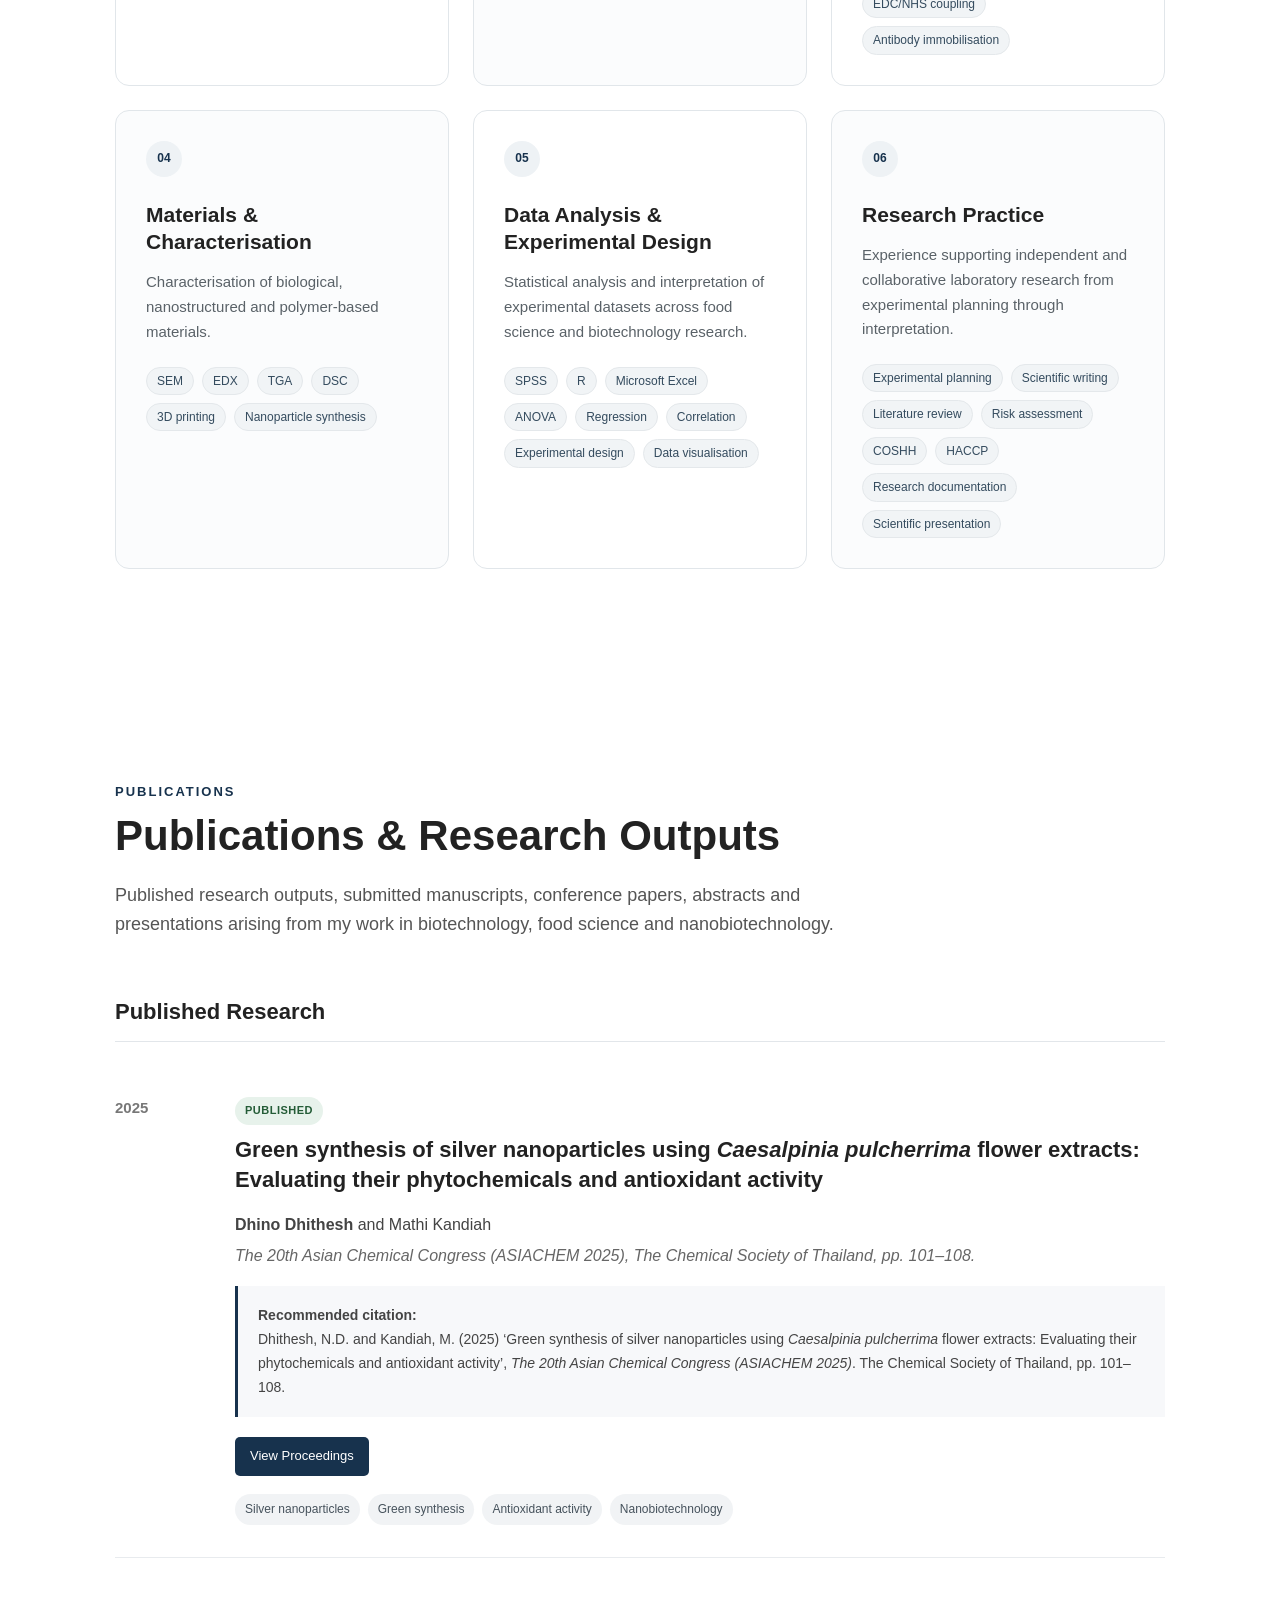
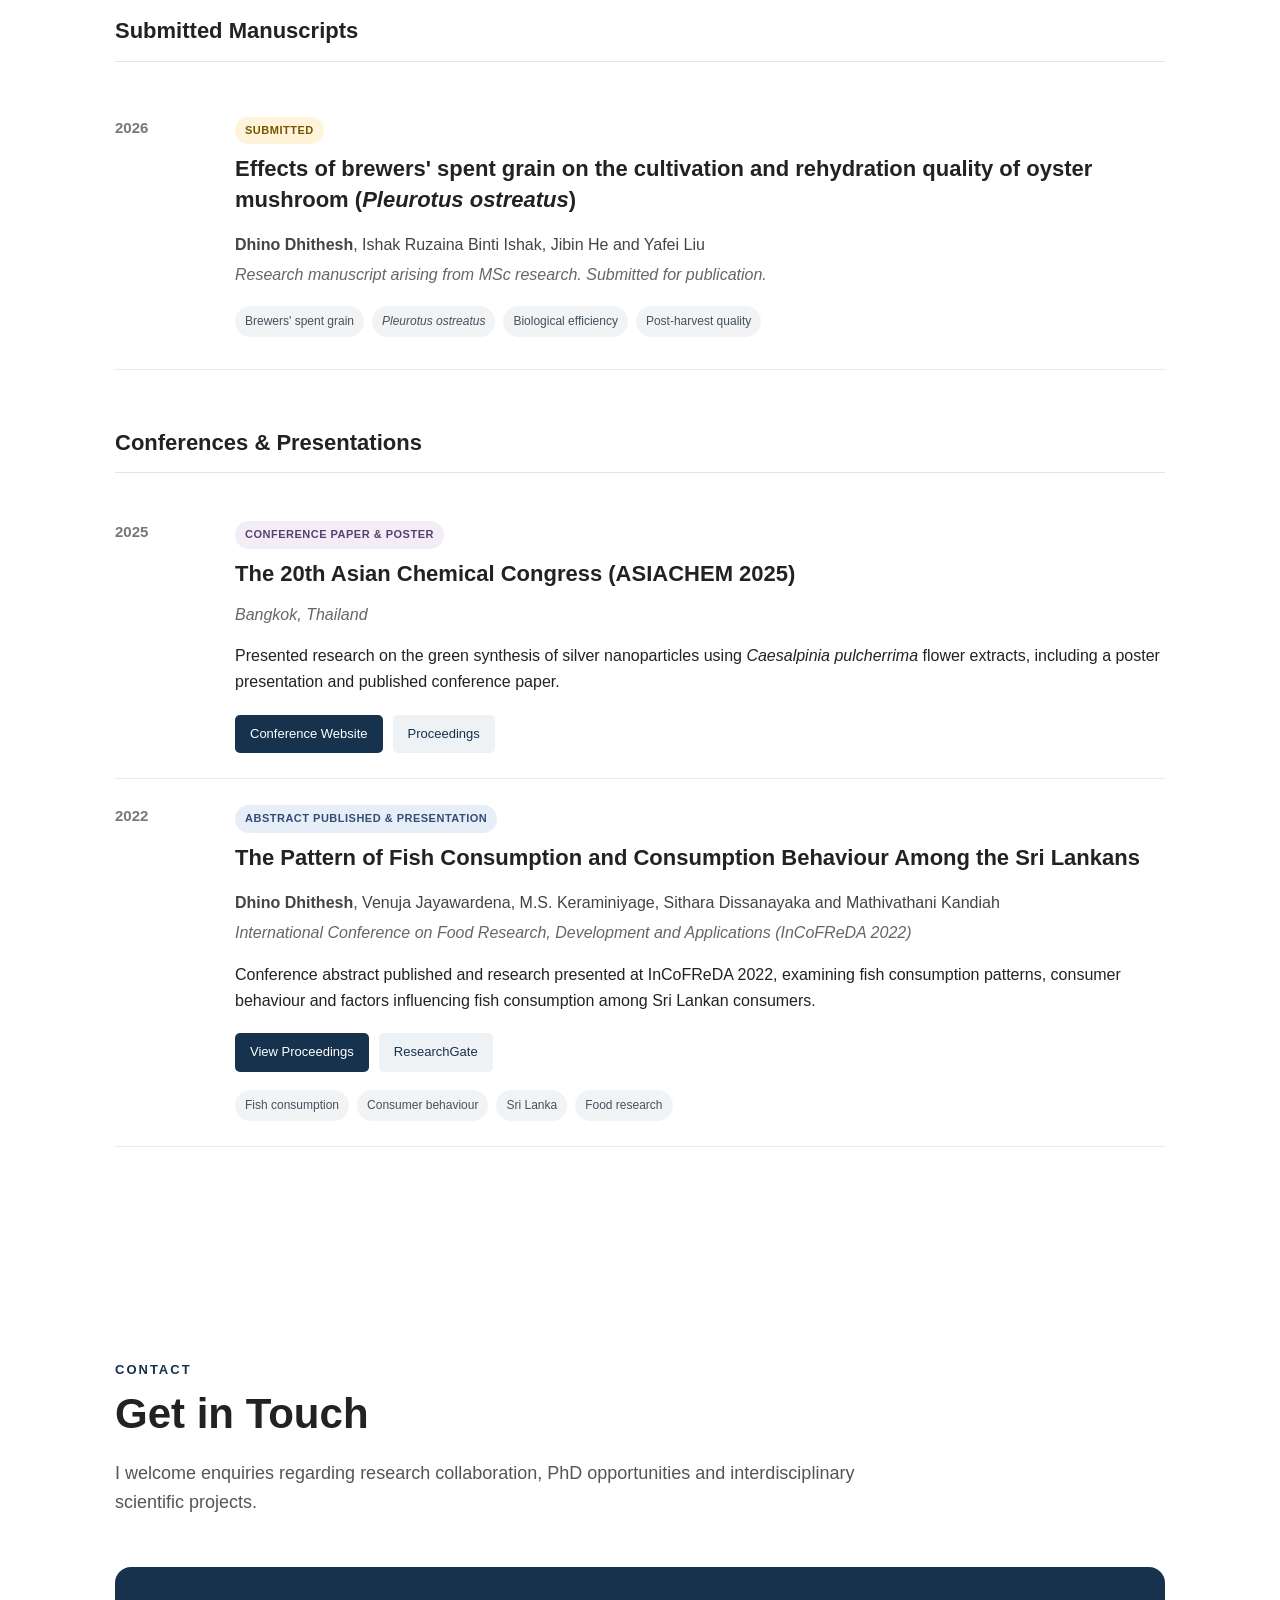
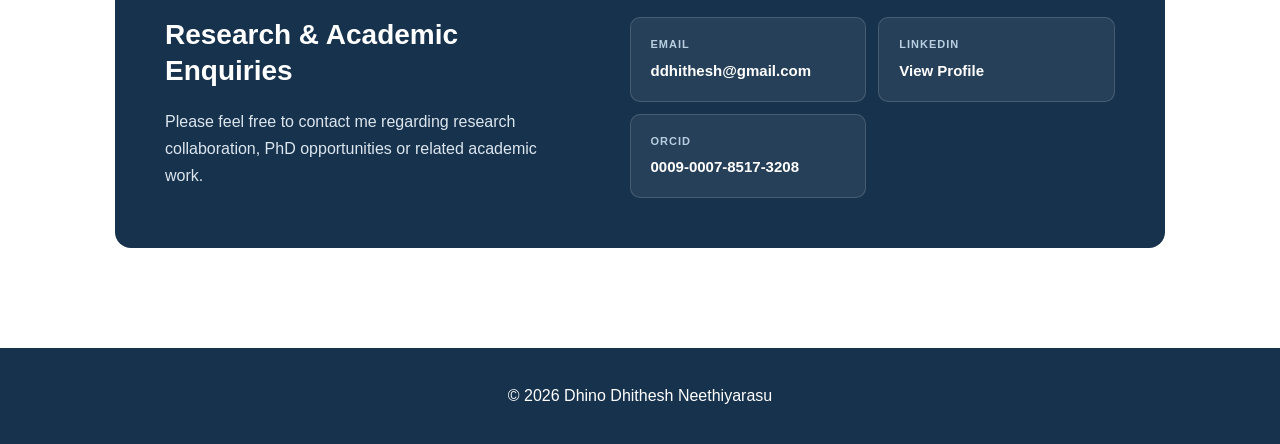
==== commit 6a494df5: "Update index.html" ====
--- a/index.html
+++ b/index.html
@@ -7,7 +7,7 @@
 
     <title>Dhino Dhithesh | Researcher</title>
 
-    <link rel="stylesheet" href="style.css?v=15">
+    <link rel="stylesheet" href="style.css?v=16">
 
 </head>
 
@@ -820,12 +820,11 @@
         <h2>Publications & Research Outputs</h2>
 
         <p class="section-intro">
-            Peer-reviewed and published research outputs, submitted manuscripts,
-            conference papers, abstracts and presentations arising from my work
-            in biotechnology, food science and nanobiotechnology.
-        </p>
-
-    </div>
+    Published research outputs, submitted manuscripts,
+    conference papers, abstracts and presentations arising from my work
+    in biotechnology, food science and nanobiotechnology.
+</p>
+           </div>
 
 
     <!-- ========================================
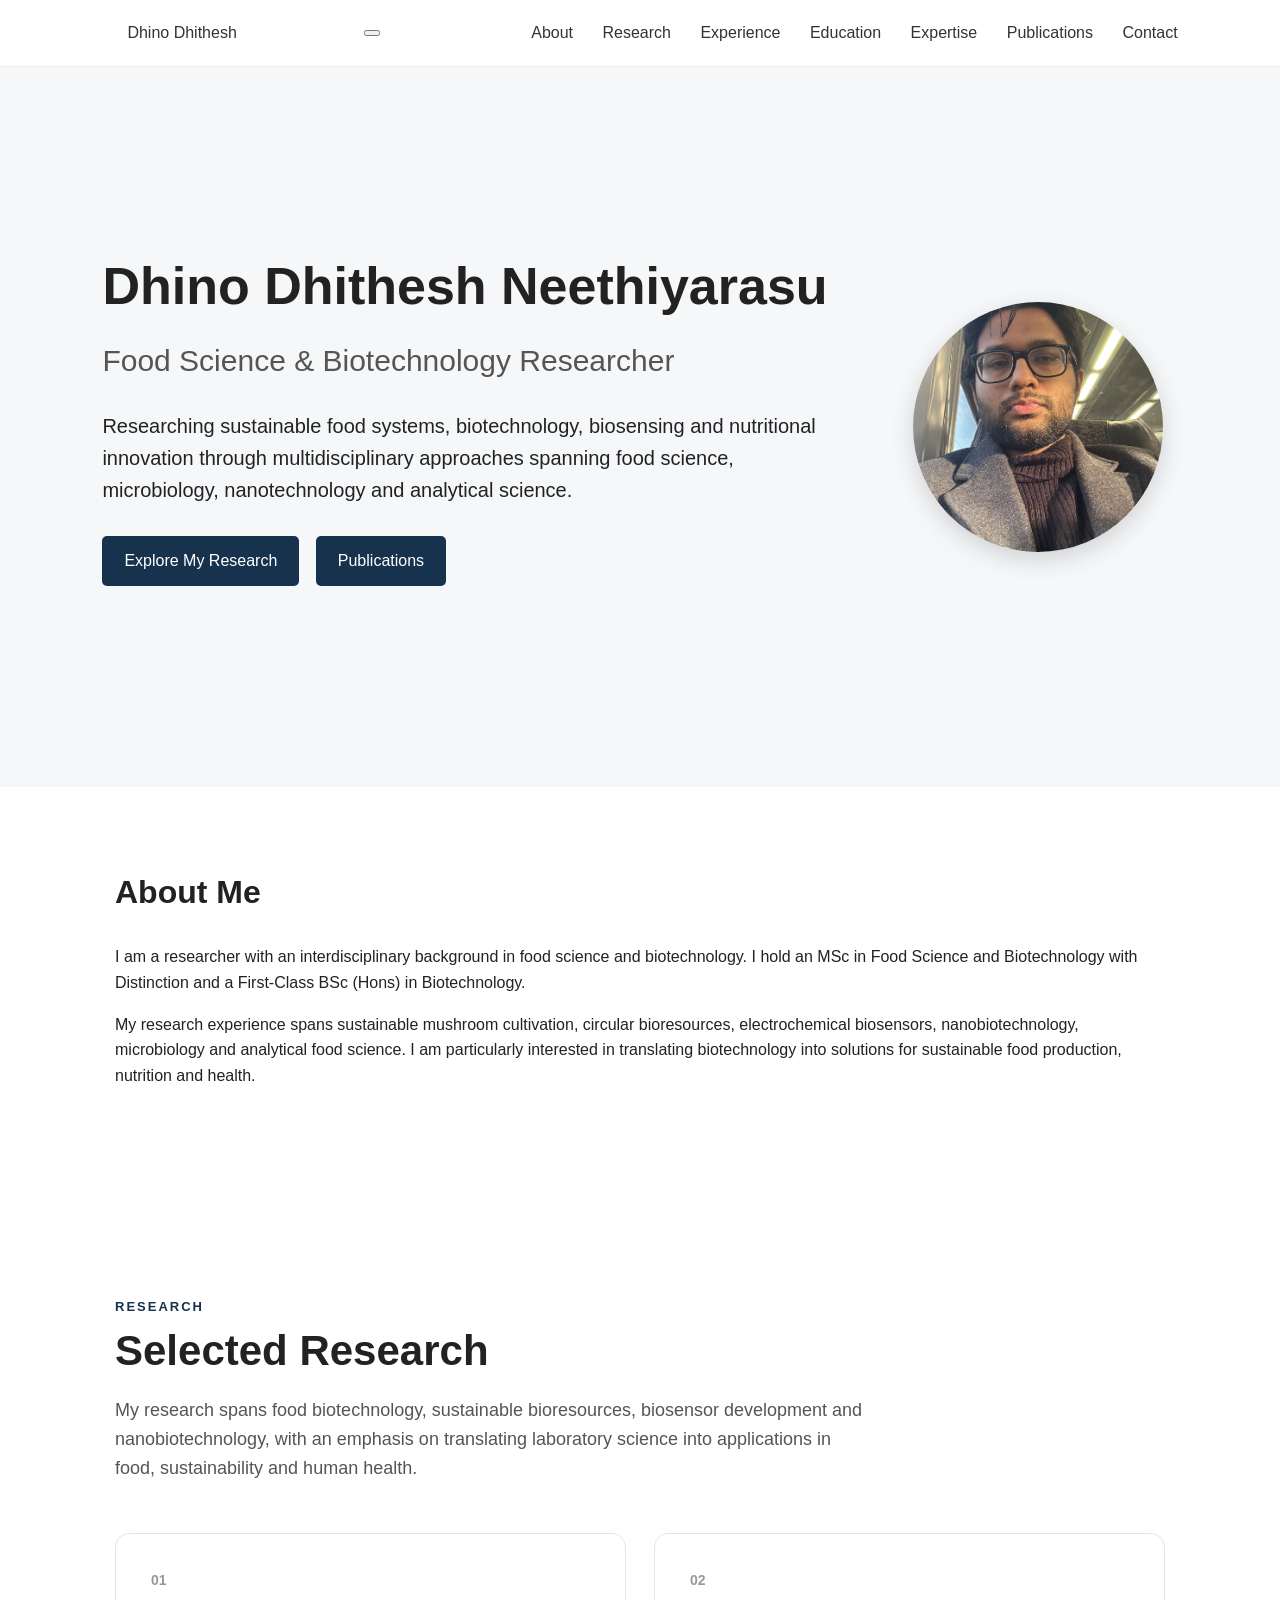
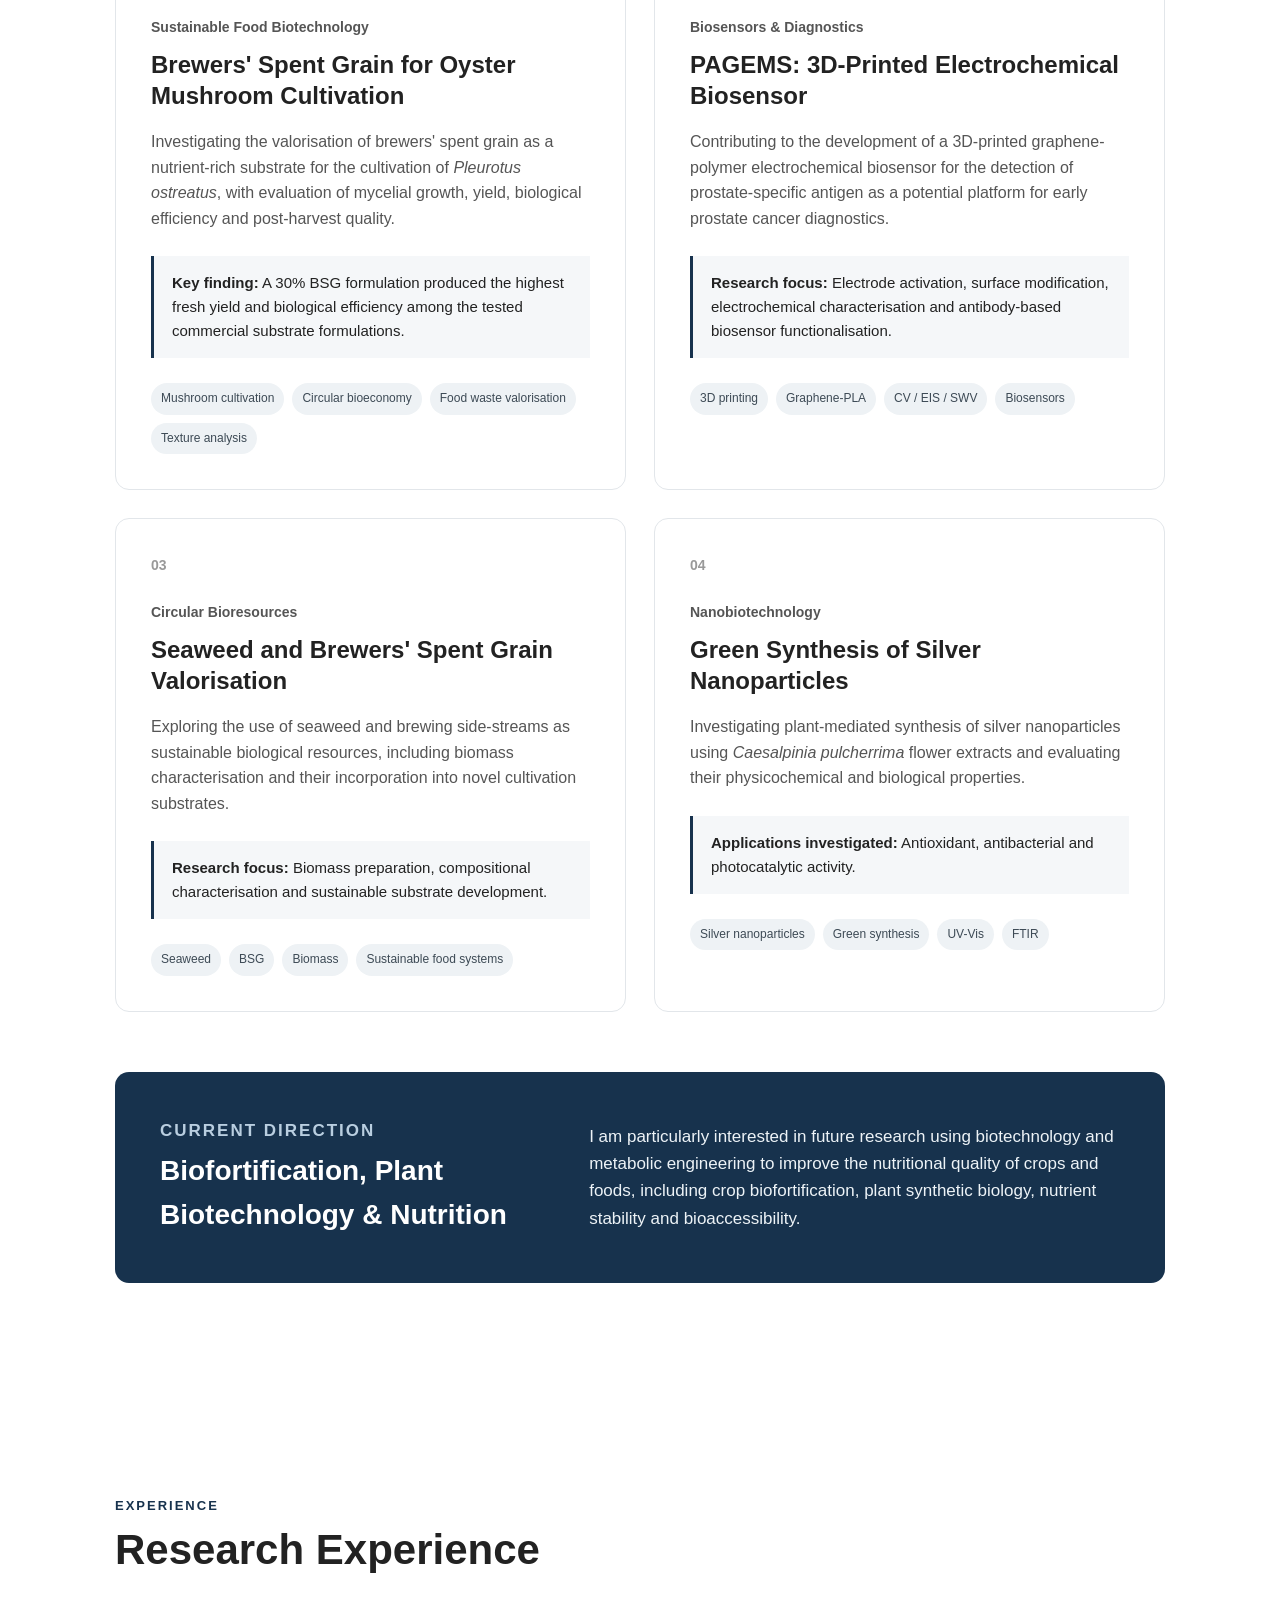
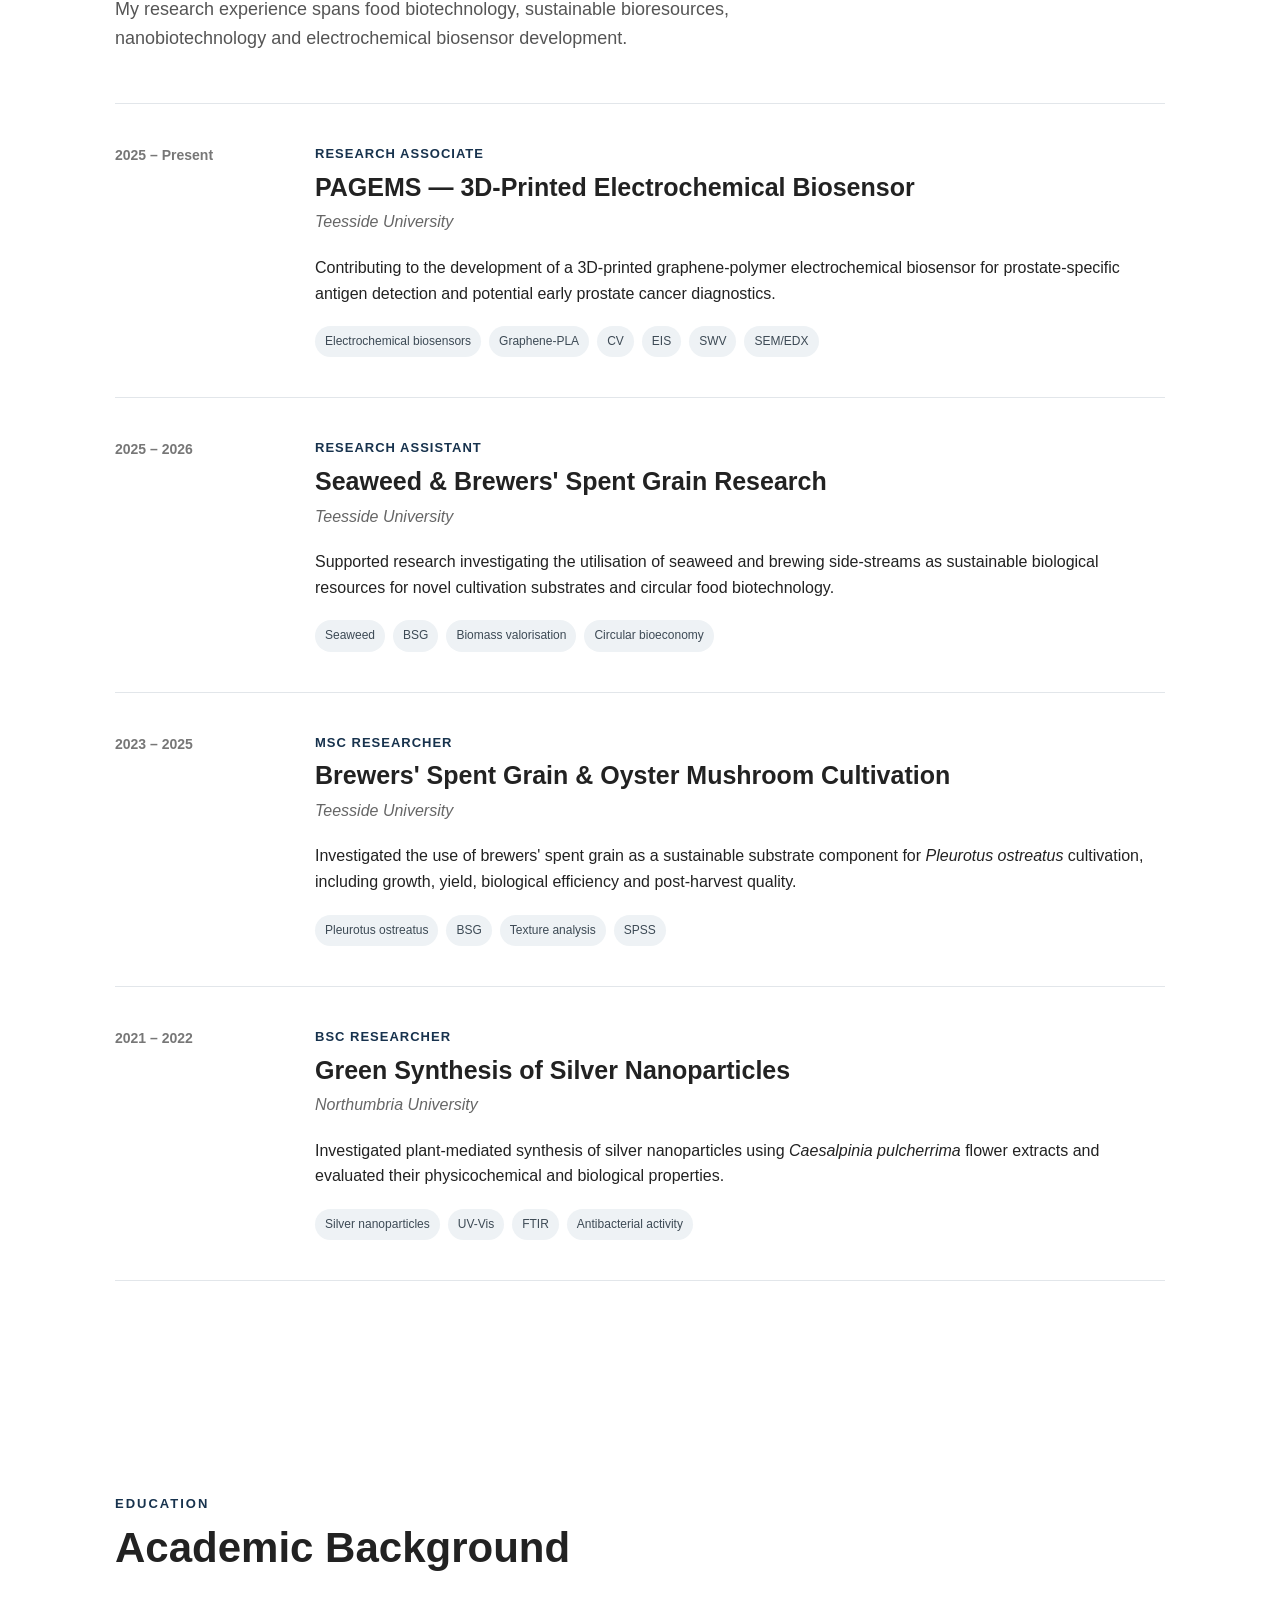
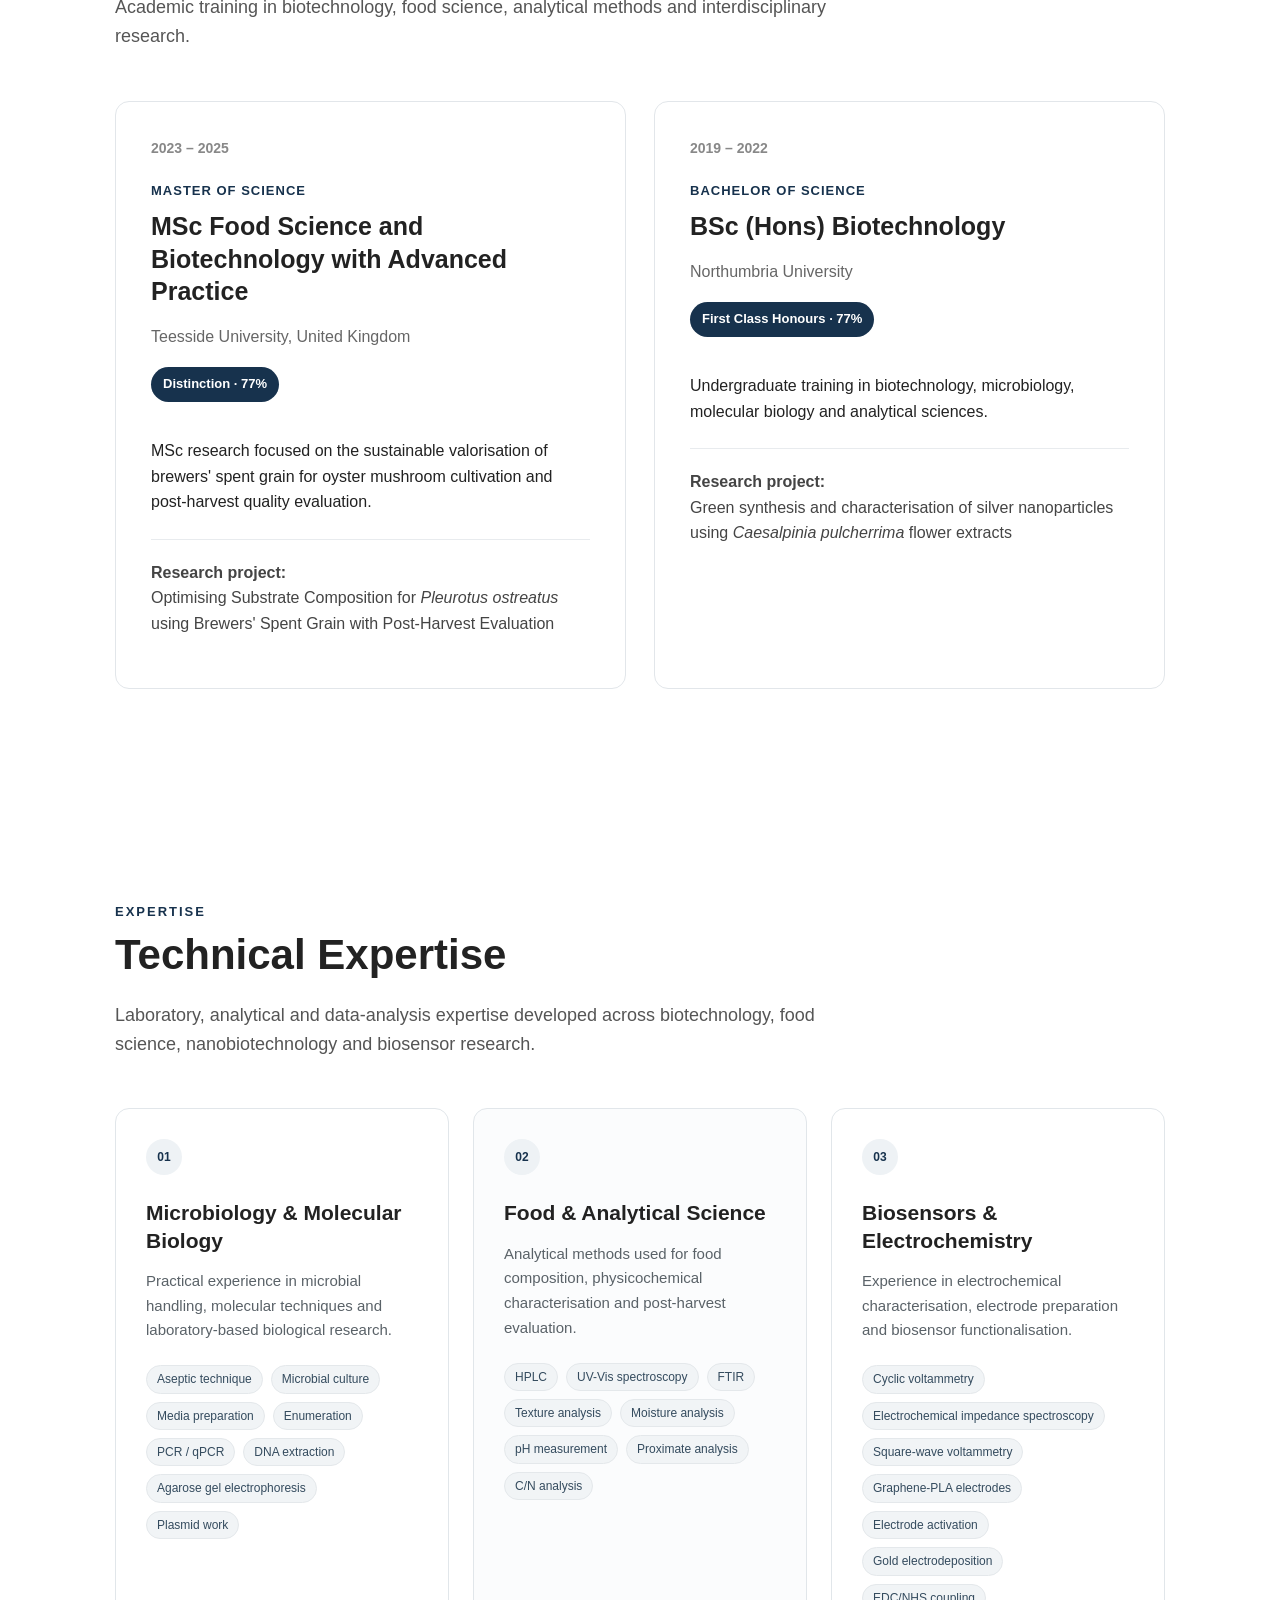
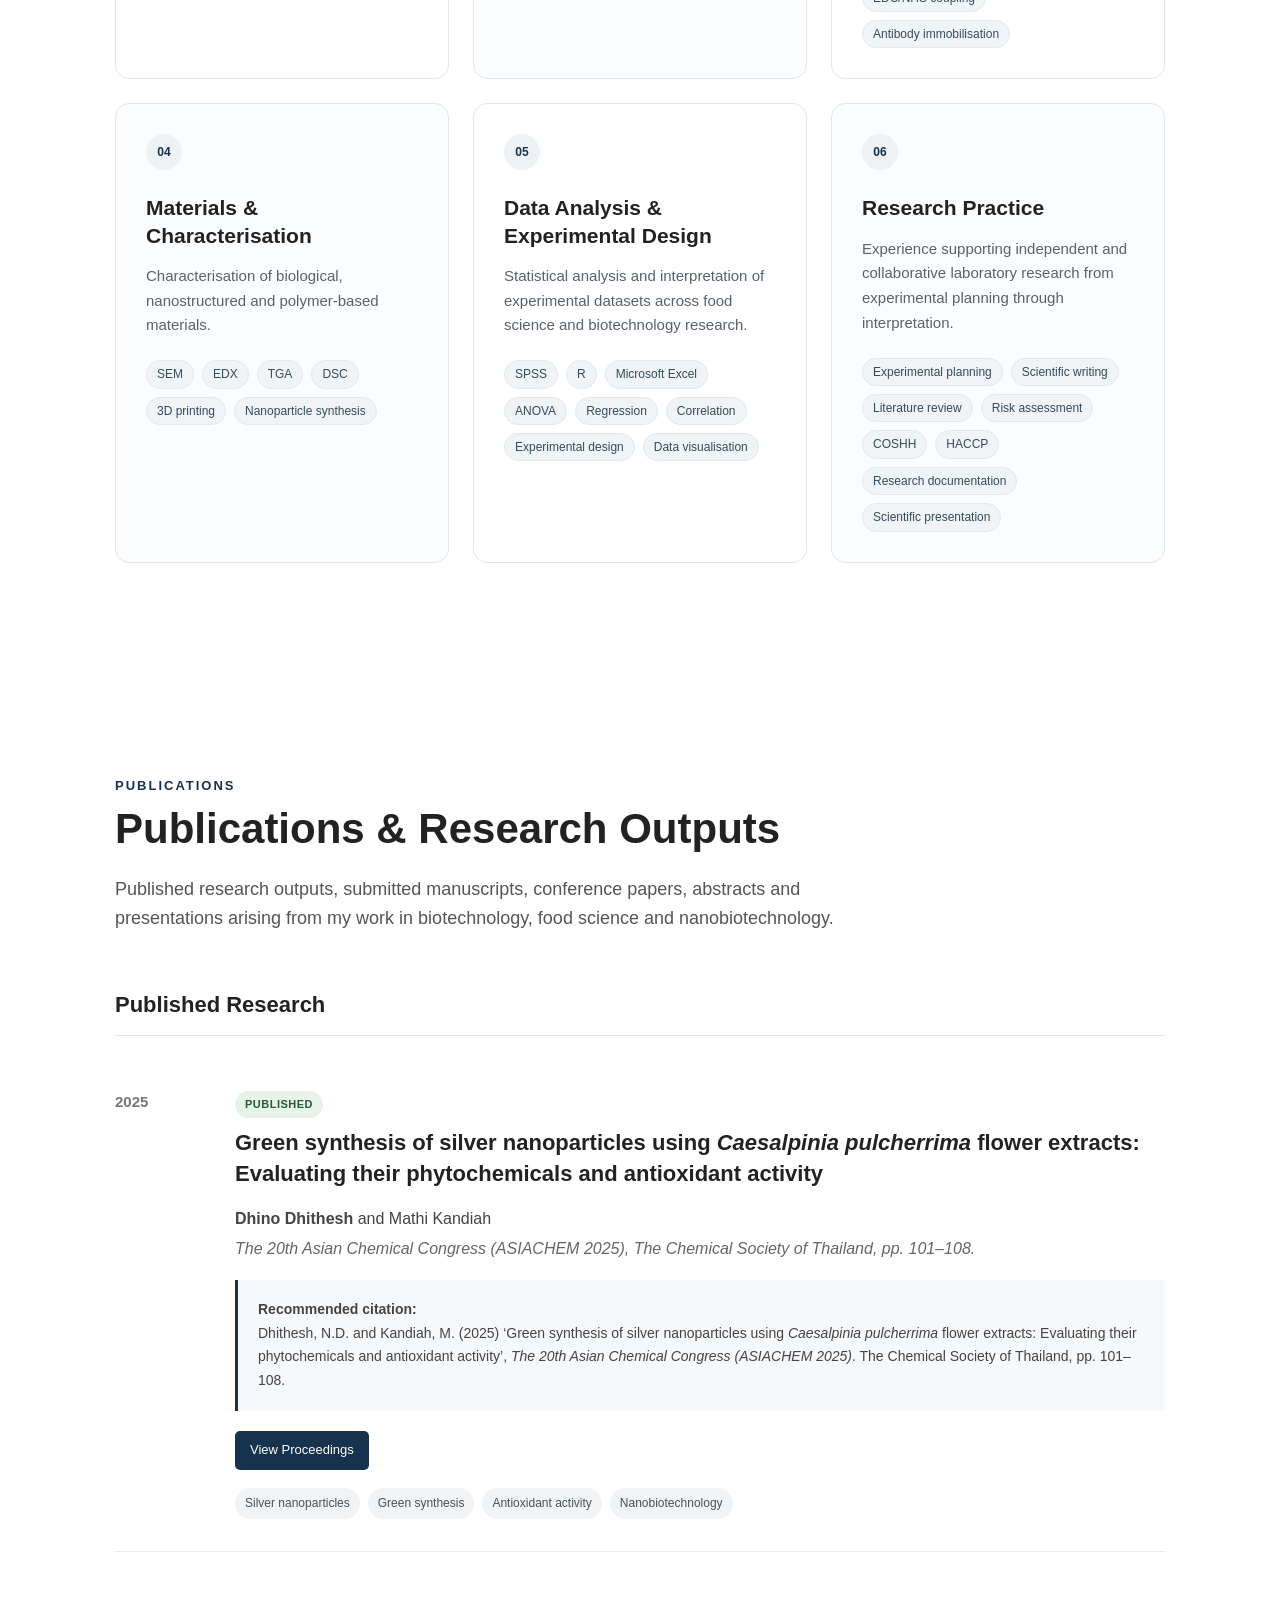
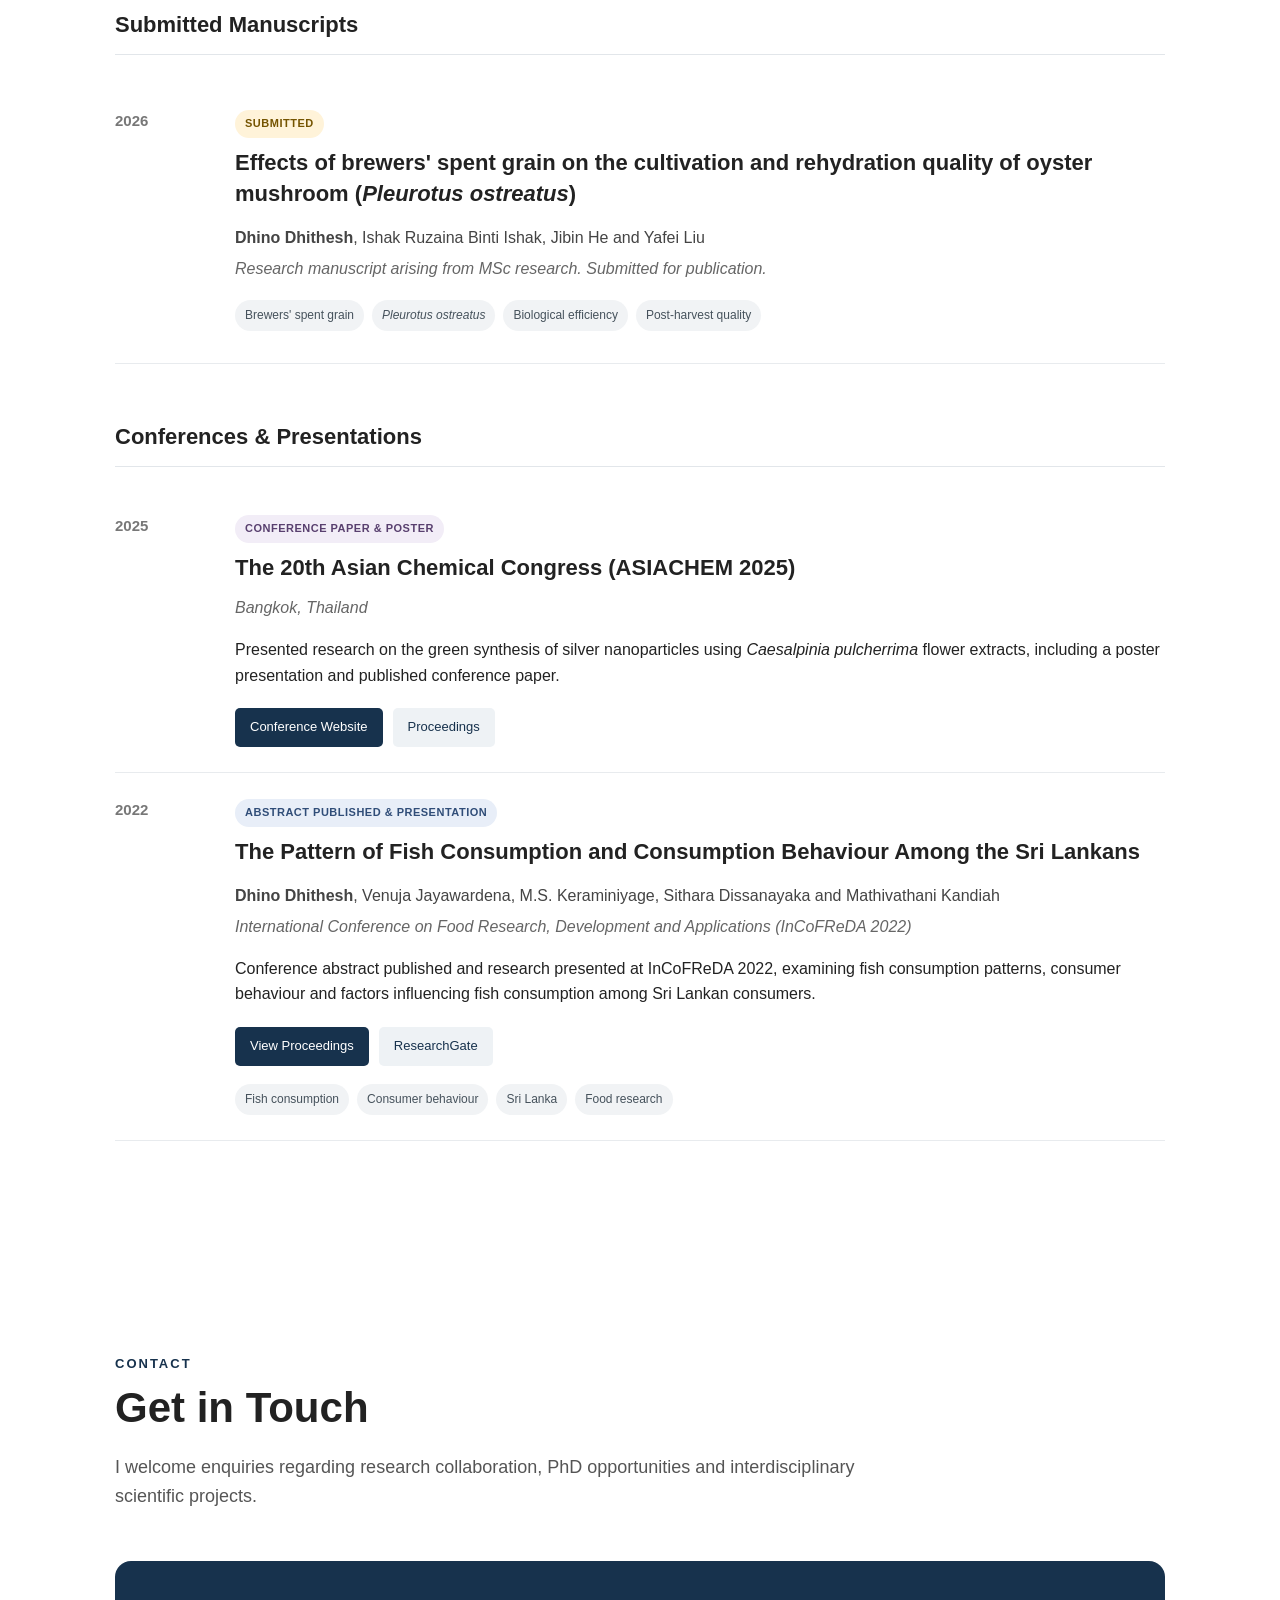
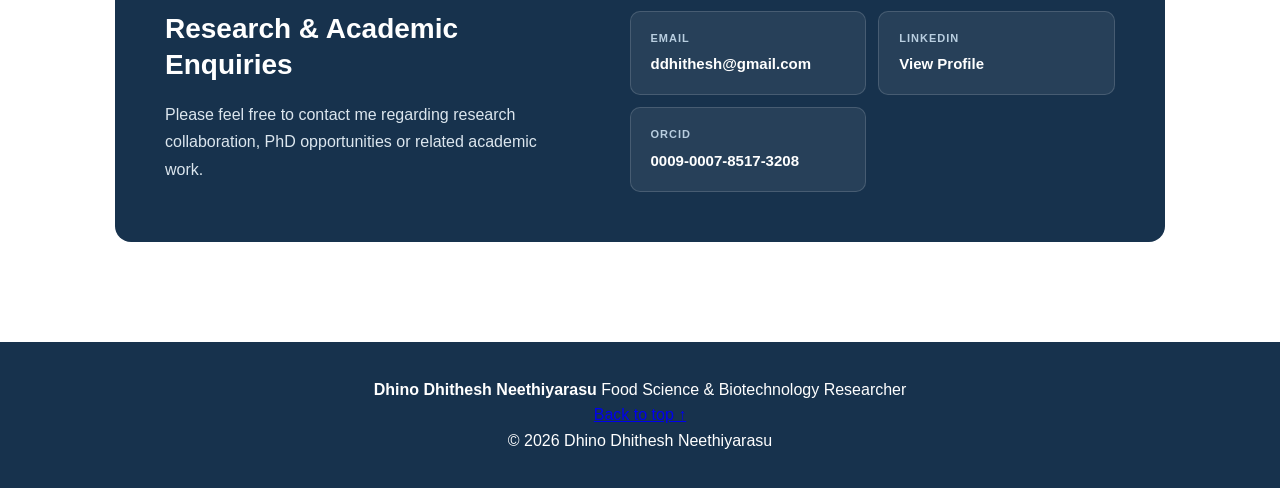
==== commit 0414ba3e: "Update index.html" ====
--- a/index.html
+++ b/index.html
@@ -11,21 +11,37 @@
 
 </head>
 
-<body>
-
-<nav>
-
-    <strong>Dhino Dhithesh</strong>
-<div>
-    <a href="#about">About</a>
-    <a href="#research">Research</a>
-    <a href="#experience">Experience</a>
-    <a href="#education">Education</a>
-    <a href="#skills">Expertise</a>
-    <a href="#publications">Publications</a>
-    <a href="#contact">Contact</a>
-</div>
-    
+<body id="top">
+
+<nav class="site-nav">
+
+    <a href="#top" class="nav-brand">
+        Dhino Dhithesh
+    </a>
+
+    <button class="nav-toggle"
+            aria-label="Open navigation menu"
+            aria-expanded="false"
+            aria-controls="nav-links">
+
+        <span></span>
+        <span></span>
+        <span></span>
+
+    </button>
+
+    <div class="nav-links" id="nav-links">
+
+        <a href="#about">About</a>
+        <a href="#research">Research</a>
+        <a href="#experience">Experience</a>
+        <a href="#education">Education</a>
+        <a href="#skills">Expertise</a>
+        <a href="#publications">Publications</a>
+        <a href="#contact">Contact</a>
+
+    </div>
+
 </nav>
 
 <section class="hero">
@@ -1226,11 +1242,65 @@
 
 </section>
     
-<footer>
-
-    © 2026 Dhino Dhithesh Neethiyarasu
+<footer class="site-footer">
+
+    <div class="footer-inner">
+
+        <div class="footer-identity">
+
+            <strong>
+                Dhino Dhithesh Neethiyarasu
+            </strong>
+
+            <span>
+                Food Science & Biotechnology Researcher
+            </span>
+
+        </div>
+
+        <a href="#top" class="back-to-top">
+            Back to top ↑
+        </a>
+
+    </div>
+
+    <div class="footer-bottom">
+
+        © 2026 Dhino Dhithesh Neethiyarasu
+
+    </div>
 
 </footer>
 
+    <script>
+
+    const navToggle = document.querySelector(".nav-toggle");
+    const navLinks = document.querySelector(".nav-links");
+
+    navToggle.addEventListener("click", function () {
+
+        navLinks.classList.toggle("open");
+
+        const isOpen = navLinks.classList.contains("open");
+
+        navToggle.setAttribute("aria-expanded", isOpen);
+
+    });
+
+
+    document.querySelectorAll(".nav-links a").forEach(link => {
+
+        link.addEventListener("click", function () {
+
+            navLinks.classList.remove("open");
+
+            navToggle.setAttribute("aria-expanded", "false");
+
+        });
+
+    });
+
+</script>
+    
 </body>
 </html>
